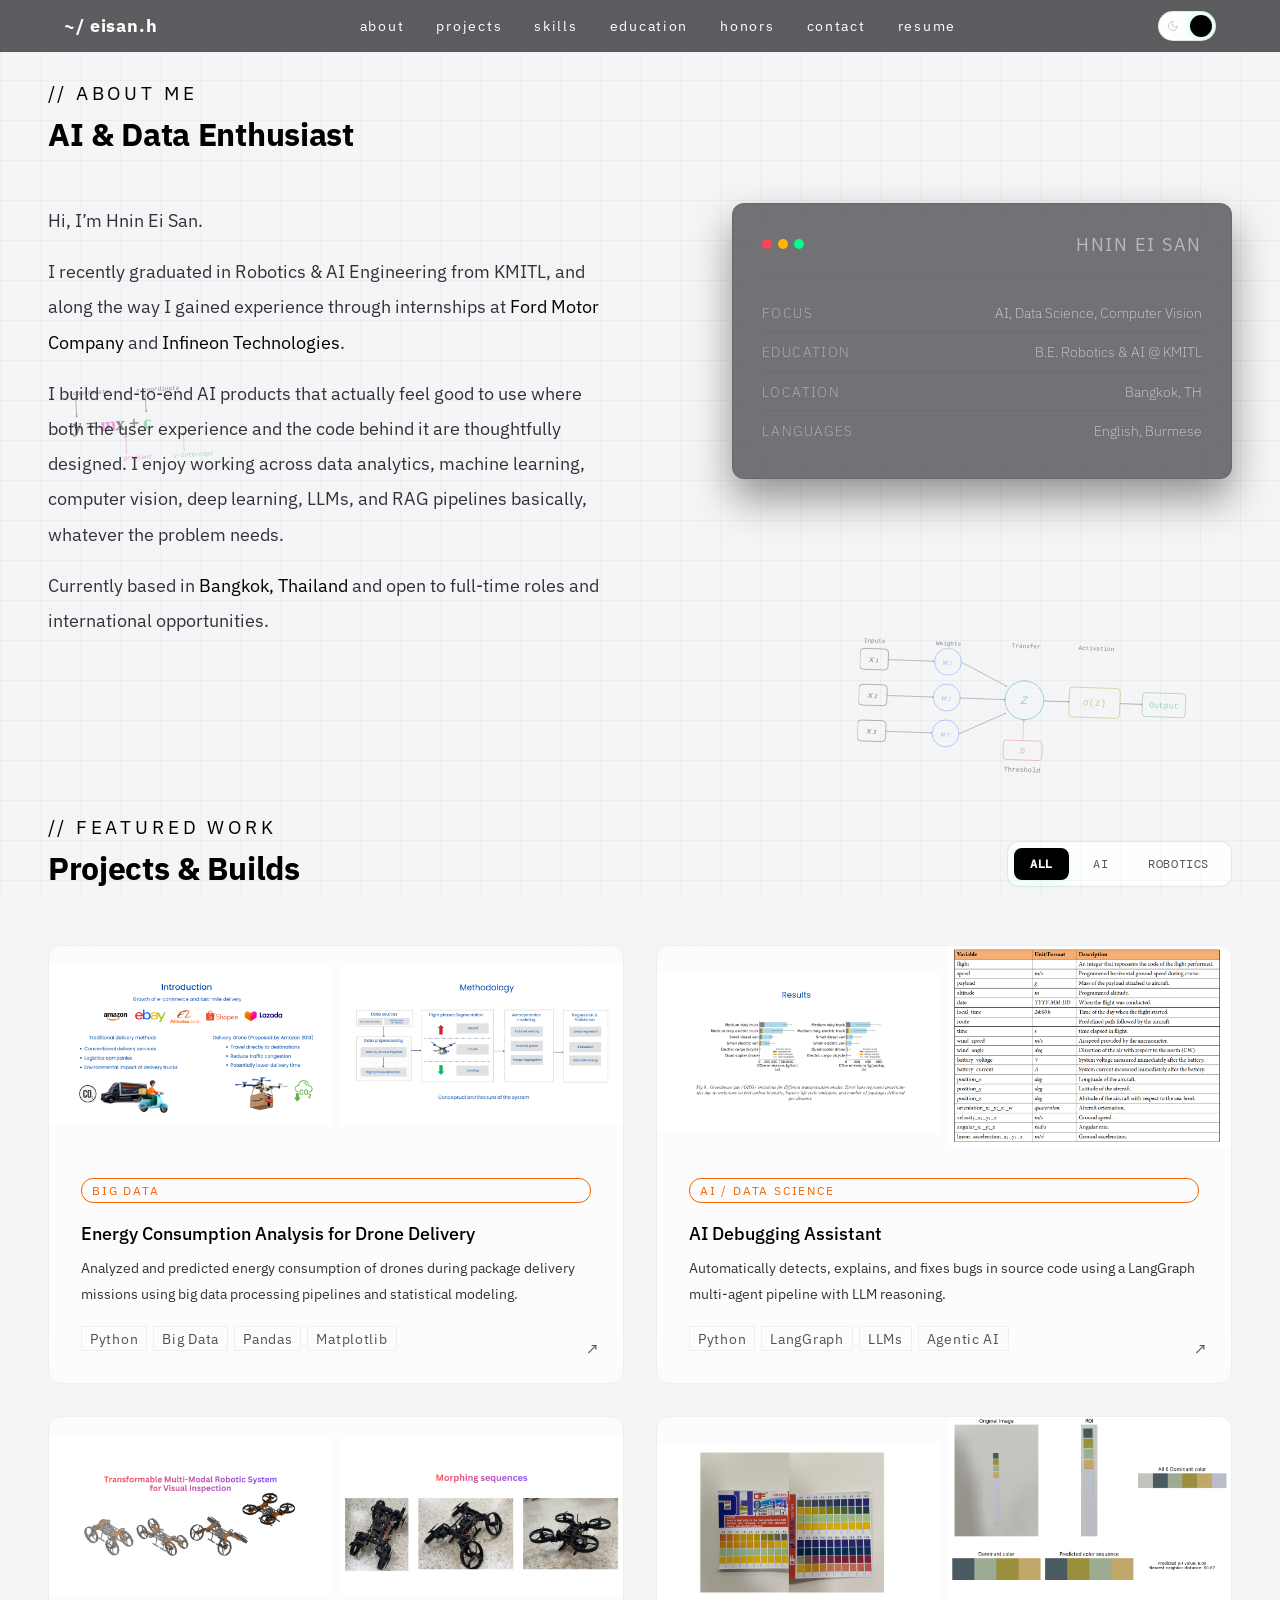
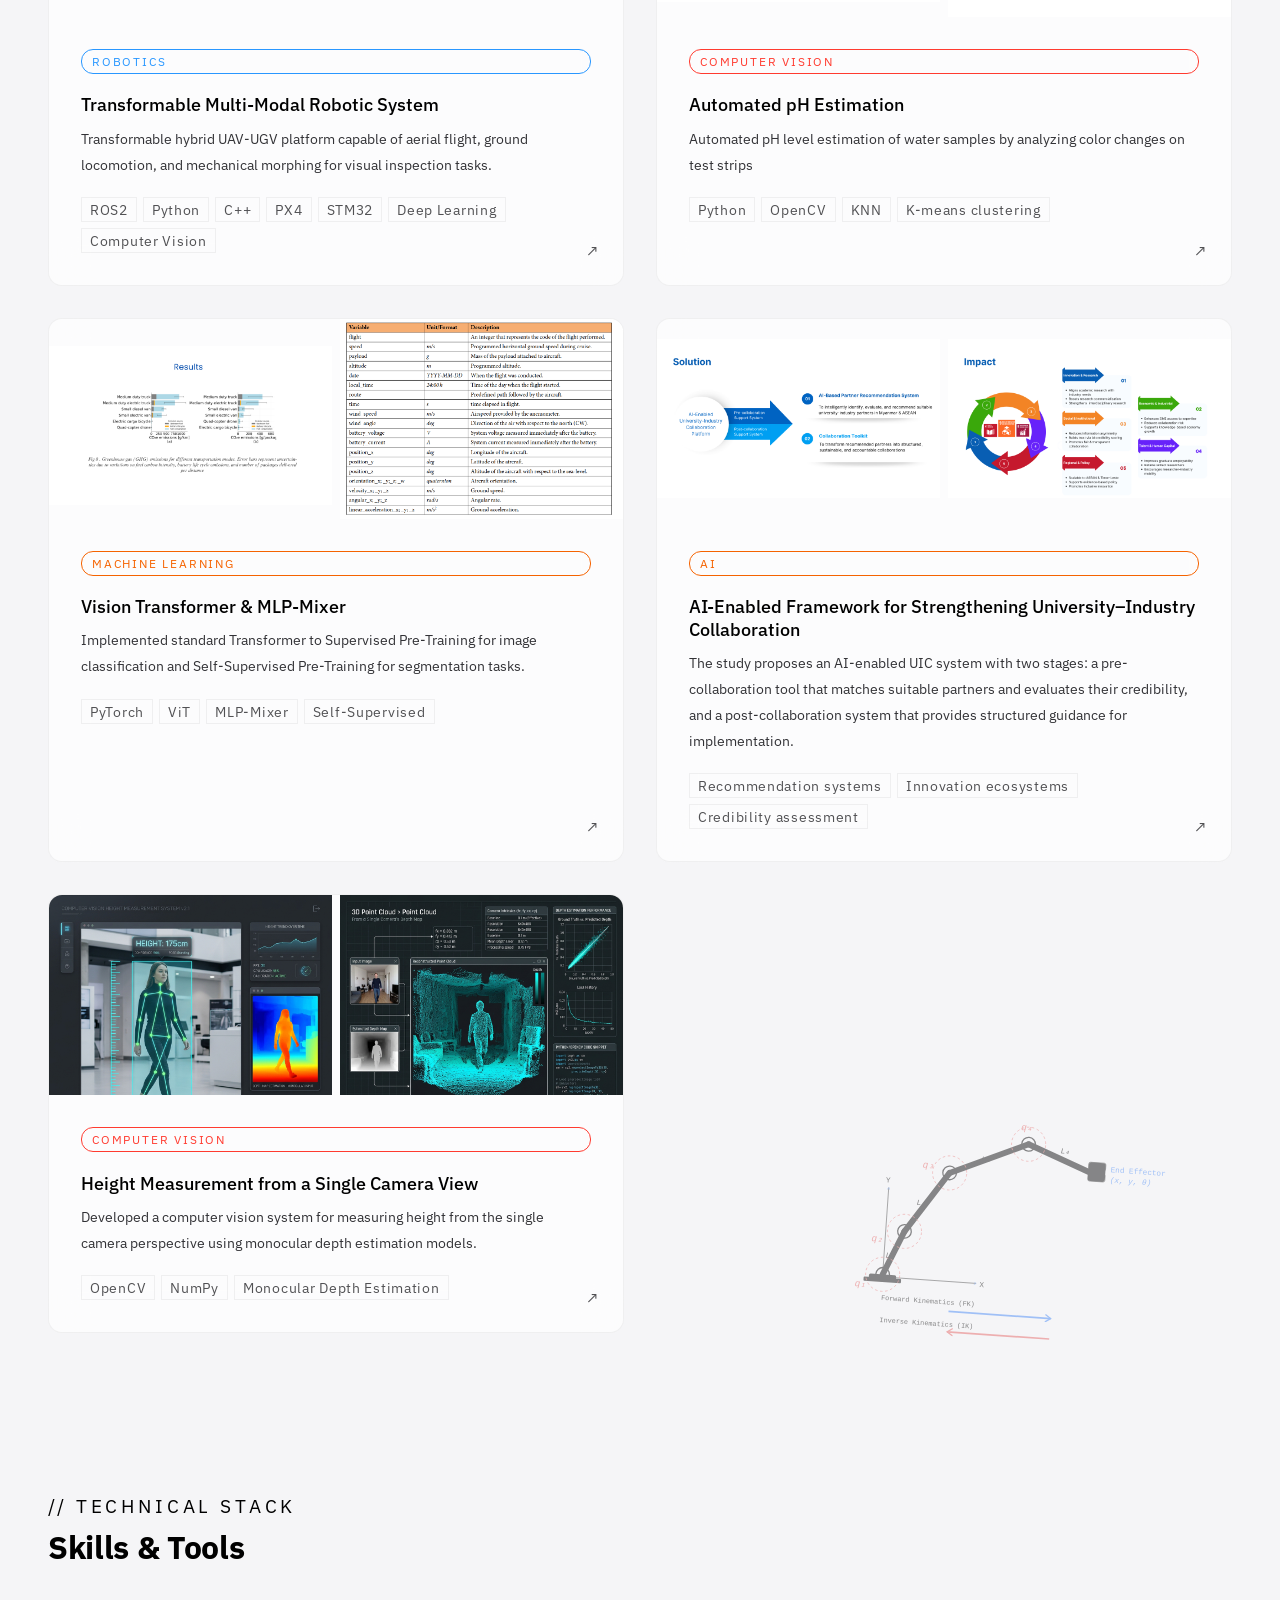
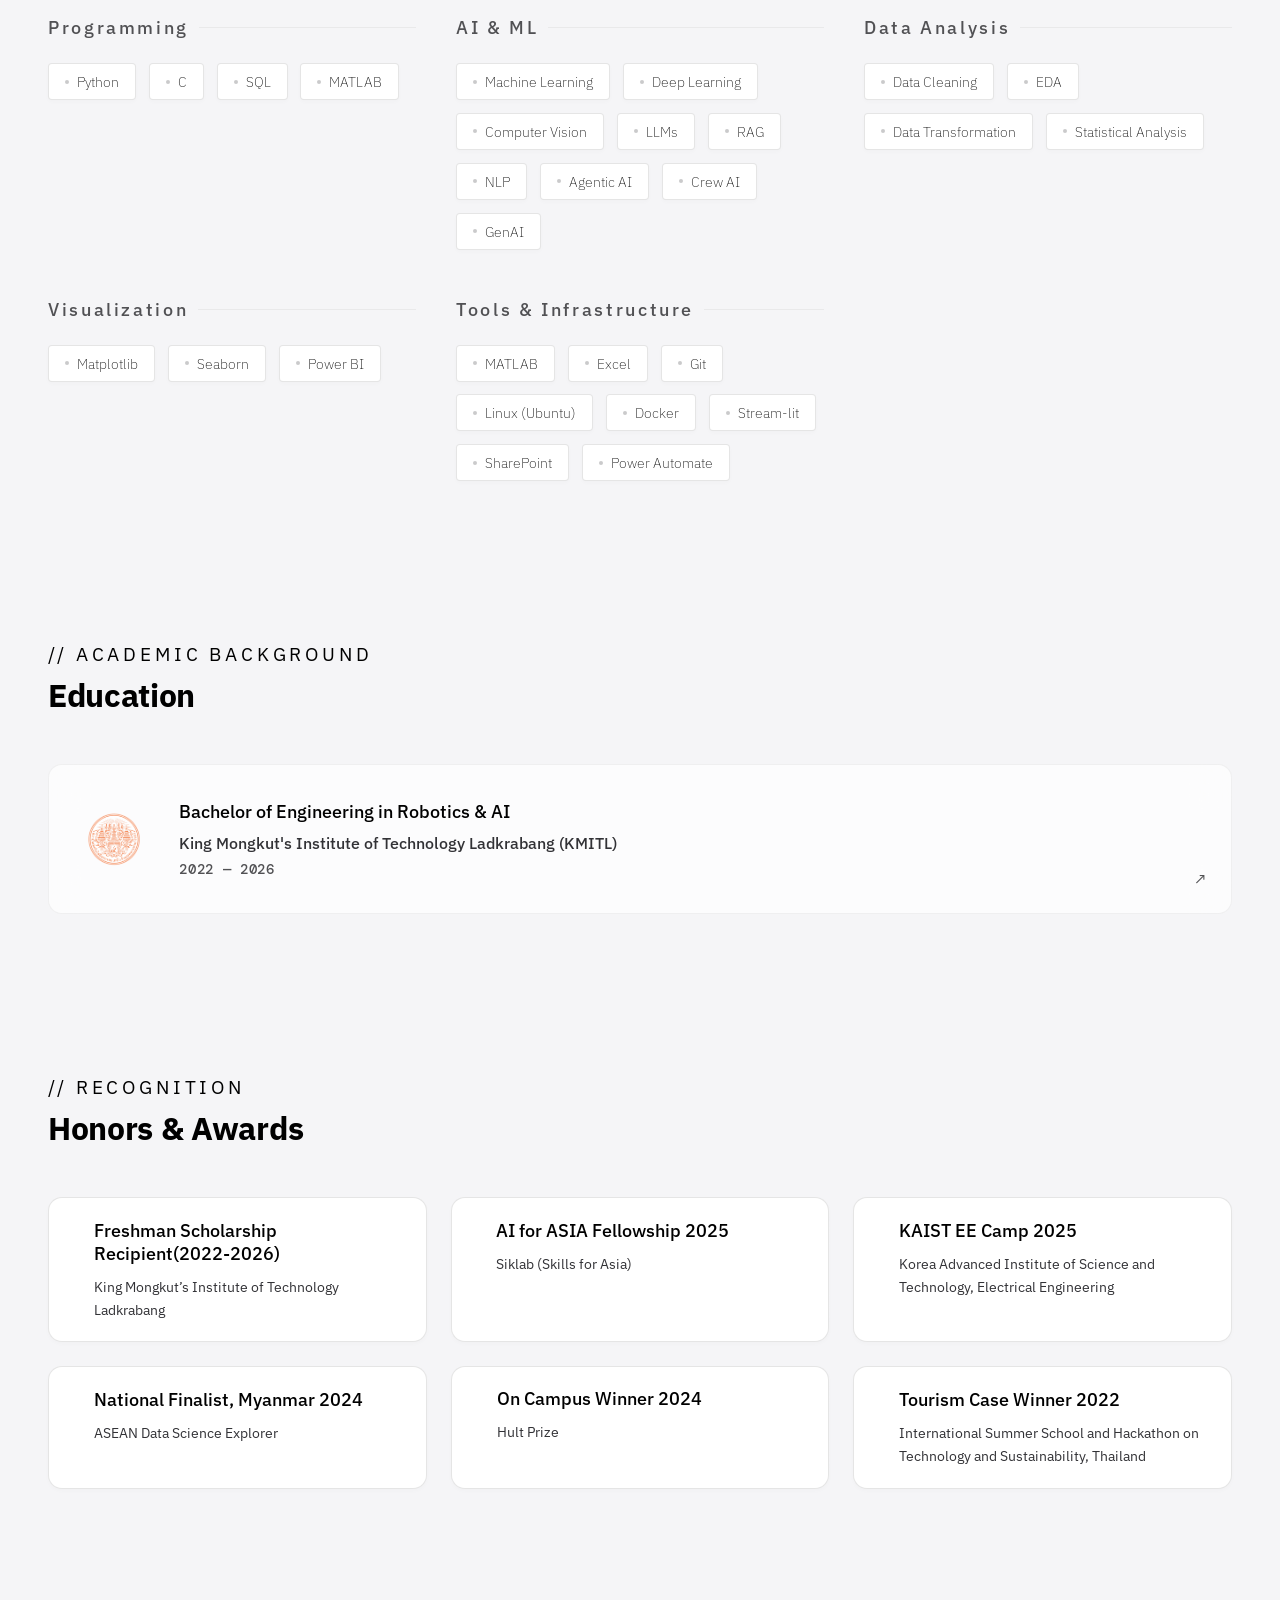
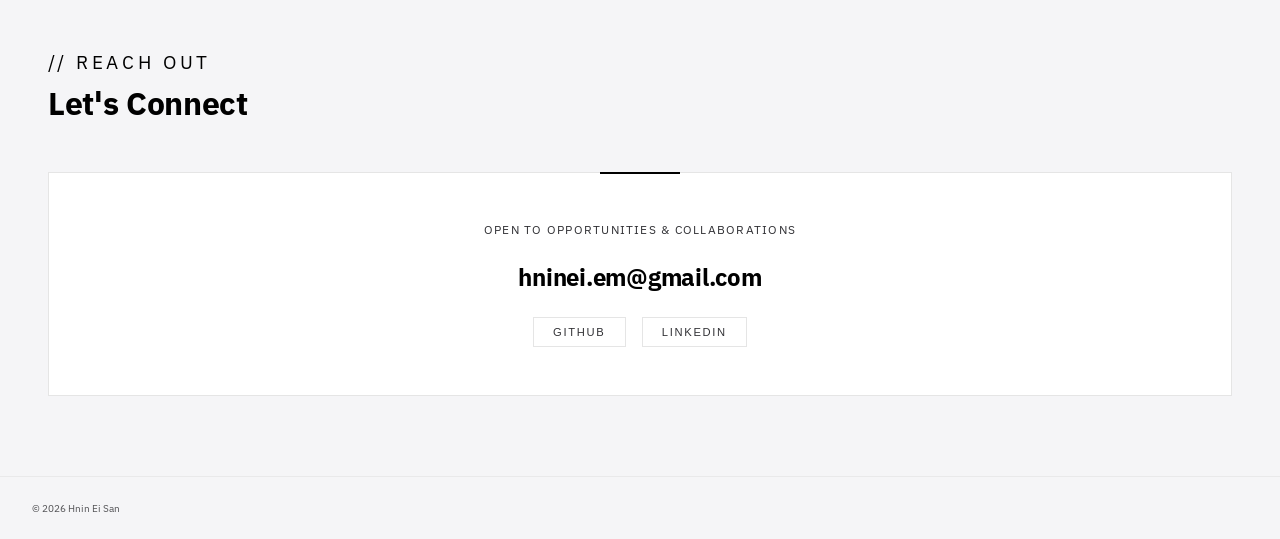
==== index.html @ 5f5bf23e "add details of education" ====
<!DOCTYPE html>
<html lang="en">

<head>
  <meta charset="UTF-8">
  <meta name="viewport" content="width=device-width, initial-scale=1.0">
  <title>Hnin Ei San — Robotics & AI Engineer</title>
  <link
    href="https://fonts.googleapis.com/css2?family=DM+Mono:wght@300;400;500&family=IBM+Plex+Sans:wght@300;400;500;600;700&display=swap"
    rel="stylesheet">
  <link rel="stylesheet" href="assets/css/style.css">
</head>

<body>

  <!-- Grid background -->
  <div class="grid-bg"></div>

  <!-- Decorative Background Illustrations -->
  <div class="decorative-bg" aria-hidden="true">
    <!-- 1. y = mx + c (top-left) -->
    <div class="bg-illustration illus-eq">
      <svg viewBox="0 0 320 160" xmlns="http://www.w3.org/2000/svg">
        <defs>
          <marker id="arr-eq" viewBox="0 0 10 10" refX="8" refY="5" markerWidth="5" markerHeight="5"
            orient="auto-start-reverse">
            <path d="M2 1L8 5L2 9" fill="none" stroke="currentColor" stroke-width="1.5" stroke-linecap="round" />
          </marker>
        </defs>
        <text x="14" y="90" font-size="32" font-weight="700" font-family="Georgia,serif" fill="currentColor"
          letter-spacing="-1">y = <tspan fill="#d63ab8">m</tspan>x + <tspan fill="#2db84b">c</tspan></text>
        <text x="6" y="28" font-size="10" font-family="monospace" fill="currentColor"
          font-style="italic">y-coordinate</text>
        <line x1="22" y1="32" x2="22" y2="65" stroke="currentColor" stroke-width="1" marker-end="url(#arr-eq)" />
        <text x="123" y="28" font-size="10" font-family="monospace" fill="currentColor"
          font-style="italic">x-coordinate</text>
        <line x1="138" y1="32" x2="138" y2="62" stroke="currentColor" stroke-width="1" marker-end="url(#arr-eq)" />
        <text x="96" y="140" font-size="10" font-family="monospace" fill="#d63ab8" font-style="italic">gradient</text>
        <line x1="102" y1="130" x2="102" y2="100" stroke="#d63ab8" stroke-width="1" marker-end="url(#arr-eq)" />
        <text x="180" y="140" font-size="10" font-family="monospace" fill="#2db84b"
          font-style="italic">y-intercept</text>
        <line x1="198" y1="130" x2="198" y2="100" stroke="#2db84b" stroke-width="1" marker-end="url(#arr-eq)" />
      </svg>
    </div>



    <!-- 3. Single Neuron (bottom-left) -->
    <div class="bg-illustration illus-neuron">
      <svg viewBox="0 0 480 200" xmlns="http://www.w3.org/2000/svg">
        <defs>
          <marker id="arr-n" viewBox="0 0 10 10" refX="8" refY="5" markerWidth="4" markerHeight="4"
            orient="auto-start-reverse">
            <path d="M2 1L8 5L2 9" fill="none" stroke="currentColor" stroke-width="1.5" stroke-linecap="round" />
          </marker>
        </defs>
        <!-- Input boxes -->
        <rect x="0" y="18" width="38" height="28" rx="5" fill="none" stroke="currentColor" stroke-width="0.8" />
        <rect x="0" y="66" width="38" height="28" rx="5" fill="none" stroke="currentColor" stroke-width="0.8" />
        <rect x="0" y="114" width="38" height="28" rx="5" fill="none" stroke="currentColor" stroke-width="0.8" />
        <text x="19" y="36" font-size="12" font-family="monospace" fill="currentColor" text-anchor="middle"
          font-style="italic">x₁</text>
        <text x="19" y="84" font-size="12" font-family="monospace" fill="currentColor" text-anchor="middle"
          font-style="italic">x₂</text>
        <text x="19" y="132" font-size="12" font-family="monospace" fill="currentColor" text-anchor="middle"
          font-style="italic">x₃</text>
        <!-- Weight circles -->
        <circle cx="118" cy="32" r="18" fill="none" stroke="#3b82f6" stroke-width="1" />
        <circle cx="118" cy="80" r="18" fill="none" stroke="#3b82f6" stroke-width="1" />
        <circle cx="118" cy="128" r="18" fill="none" stroke="#3b82f6" stroke-width="1" />
        <text x="118" y="36" font-size="11" font-family="monospace" fill="#3b82f6" text-anchor="middle"
          font-style="italic">w₁</text>
        <text x="118" y="84" font-size="11" font-family="monospace" fill="#3b82f6" text-anchor="middle"
          font-style="italic">w₂</text>
        <text x="118" y="132" font-size="11" font-family="monospace" fill="#3b82f6" text-anchor="middle"
          font-style="italic">w₃</text>
        <!-- x→w -->
        <line x1="38" y1="32" x2="100" y2="32" stroke="currentColor" stroke-width="0.7" marker-end="url(#arr-n)" />
        <line x1="38" y1="80" x2="100" y2="80" stroke="currentColor" stroke-width="0.7" marker-end="url(#arr-n)" />
        <line x1="38" y1="128" x2="100" y2="128" stroke="currentColor" stroke-width="0.7" marker-end="url(#arr-n)" />
        <!-- Transfer Z -->
        <circle cx="222" cy="80" r="26" fill="none" stroke="#0ea5a5" stroke-width="1.2" />
        <text x="222" y="85" font-size="15" font-family="monospace" fill="#0ea5a5" text-anchor="middle"
          font-style="italic">Z</text>
        <!-- w→Z -->
        <line x1="136" y1="32" x2="198" y2="62" stroke="currentColor" stroke-width="0.7" marker-end="url(#arr-n)" />
        <line x1="136" y1="80" x2="196" y2="80" stroke="currentColor" stroke-width="0.7" marker-end="url(#arr-n)" />
        <line x1="136" y1="128" x2="198" y2="98" stroke="currentColor" stroke-width="0.7" marker-end="url(#arr-n)" />
        <!-- Bias -->
        <rect x="196" y="134" width="52" height="26" rx="4" fill="none" stroke="#e45c5c" stroke-width="1" />
        <text x="222" y="151" font-size="12" font-family="monospace" fill="#e45c5c" text-anchor="middle"
          font-style="italic">b</text>
        <line x1="222" y1="134" x2="222" y2="106" stroke="#e45c5c" stroke-width="0.8" marker-end="url(#arr-n)" />
        <text x="222" y="176" font-size="9" font-family="monospace" fill="currentColor" text-anchor="middle"
          opacity="0.6">Threshold</text>
        <!-- Activation -->
        <rect x="282" y="60" width="68" height="40" rx="5" fill="none" stroke="#b68a14" stroke-width="1" />
        <text x="316" y="84" font-size="13" font-family="monospace" fill="#b68a14" text-anchor="middle">σ(z)</text>
        <line x1="248" y1="80" x2="282" y2="80" stroke="currentColor" stroke-width="0.8" marker-end="url(#arr-n)" />
        <!-- Output -->
        <rect x="380" y="64" width="58" height="32" rx="5" fill="none" stroke="#2db84b" stroke-width="1" />
        <text x="409" y="84" font-size="11" font-family="monospace" fill="#2db84b" text-anchor="middle">Output</text>
        <line x1="350" y1="80" x2="380" y2="80" stroke="currentColor" stroke-width="0.8" marker-end="url(#arr-n)" />
        <!-- Column labels -->
        <text x="19" y="10" font-size="8" font-family="monospace" fill="currentColor" text-anchor="middle"
          opacity="0.5">Inputs</text>
        <text x="118" y="10" font-size="8" font-family="monospace" fill="currentColor" text-anchor="middle"
          opacity="0.5">Weights</text>
        <text x="222" y="10" font-size="8" font-family="monospace" fill="currentColor" text-anchor="middle"
          opacity="0.5">Transfer</text>
        <text x="316" y="10" font-size="8" font-family="monospace" fill="currentColor" text-anchor="middle"
          opacity="0.5">Activation</text>
      </svg>
    </div>

    <!-- 4. Robot Arm Kinematics (bottom-right) -->
    <div class="bg-illustration illus-arm">
      <svg viewBox="0 0 420 320" xmlns="http://www.w3.org/2000/svg">
        <defs>
          <marker id="arr-fk" viewBox="0 0 10 10" refX="8" refY="5" markerWidth="5" markerHeight="5"
            orient="auto-start-reverse">
            <path d="M2 1L8 5L2 9" fill="none" stroke="#3b82f6" stroke-width="1.5" stroke-linecap="round" />
          </marker>
          <marker id="arr-ik" viewBox="0 0 10 10" refX="8" refY="5" markerWidth="5" markerHeight="5"
            orient="auto-start-reverse">
            <path d="M2 1L8 5L2 9" fill="none" stroke="#e45c5c" stroke-width="1.5" stroke-linecap="round" />
          </marker>
        </defs>
        <!-- Axes -->
        <line x1="50" y1="255" x2="50" y2="150" stroke="currentColor" stroke-width="0.8" opacity="0.6"
          marker-end="url(#arr-fk)" />
        <line x1="50" y1="255" x2="160" y2="255" stroke="currentColor" stroke-width="0.8" opacity="0.6"
          marker-end="url(#arr-fk)" />
        <text x="46" y="144" font-size="9" font-family="monospace" fill="currentColor" opacity="0.6">Y</text>
        <text x="164" y="259" font-size="9" font-family="monospace" fill="currentColor" opacity="0.6">X</text>
        <!-- Base -->
        <rect x="34" y="252" width="32" height="6" rx="2" fill="currentColor" opacity="0.5" />
        <rect x="28" y="256" width="44" height="5" rx="1" fill="currentColor" opacity="0.3" />
        <!-- Arm links -->
        <line x1="50" y1="252" x2="72" y2="200" stroke="currentColor" stroke-width="7" stroke-linecap="round"
          opacity="0.65" />
        <line x1="72" y1="200" x2="120" y2="128" stroke="currentColor" stroke-width="7" stroke-linecap="round"
          opacity="0.65" />
        <line x1="120" y1="128" x2="210" y2="88" stroke="currentColor" stroke-width="7" stroke-linecap="round"
          opacity="0.65" />
        <line x1="210" y1="88" x2="284" y2="116" stroke="currentColor" stroke-width="7" stroke-linecap="round"
          opacity="0.65" />
        <!-- Joints -->
        <circle cx="50" cy="252" r="8" fill="none" stroke="currentColor" stroke-width="1.5" opacity="0.85" />
        <circle cx="72" cy="200" r="8" fill="none" stroke="currentColor" stroke-width="1.5" opacity="0.85" />
        <circle cx="120" cy="128" r="8" fill="none" stroke="currentColor" stroke-width="1.5" opacity="0.85" />
        <circle cx="210" cy="88" r="8" fill="none" stroke="currentColor" stroke-width="1.5" opacity="0.85" />
        <!-- Joint angle arcs -->
        <circle cx="50" cy="252" r="20" fill="none" stroke="#e45c5c" stroke-width="0.8" stroke-dasharray="3,3" />
        <circle cx="72" cy="200" r="20" fill="none" stroke="#e45c5c" stroke-width="0.8" stroke-dasharray="3,3" />
        <circle cx="120" cy="128" r="20" fill="none" stroke="#e45c5c" stroke-width="0.8" stroke-dasharray="3,3" />
        <circle cx="210" cy="88" r="20" fill="none" stroke="#e45c5c" stroke-width="0.8" stroke-dasharray="3,3" />
        <!-- q labels -->
        <text x="18" y="268" font-size="11" font-family="monospace" fill="#e45c5c" font-style="italic">q₁</text>
        <text x="34" y="214" font-size="11" font-family="monospace" fill="#e45c5c" font-style="italic">q₂</text>
        <text x="88" y="124" font-size="11" font-family="monospace" fill="#e45c5c" font-style="italic">q₃</text>
        <text x="200" y="72" font-size="11" font-family="monospace" fill="#e45c5c" font-style="italic">q₄</text>
        <!-- L labels -->
        <text x="52" y="232" font-size="9" font-family="monospace" fill="currentColor" opacity="0.6"
          font-style="italic">L₁</text>
        <text x="84" y="168" font-size="9" font-family="monospace" fill="currentColor" opacity="0.6"
          font-style="italic">L₂</text>
        <text x="156" y="112" font-size="9" font-family="monospace" fill="currentColor" opacity="0.6"
          font-style="italic">L₃</text>
        <text x="248" y="96" font-size="9" font-family="monospace" fill="currentColor" opacity="0.6"
          font-style="italic">L₄</text>
        <!-- End effector -->
        <rect x="282" y="104" width="20" height="22" rx="3" fill="currentColor" opacity="0.5" />
        <rect x="282" y="104" width="20" height="9" rx="2" fill="none" stroke="currentColor" stroke-width="0.8"
          opacity="0.7" />
        <rect x="282" y="117" width="20" height="9" rx="2" fill="none" stroke="currentColor" stroke-width="0.8"
          opacity="0.7" />
        <!-- EE pose label -->
        <text x="308" y="114" font-size="9" font-family="monospace" fill="#3b82f6" opacity="0.9">End Effector</text>
        <text x="308" y="126" font-size="9" font-family="monospace" fill="#3b82f6" opacity="0.9" font-style="italic">(x,
          y, θ)</text>
        <!-- FK / IK -->
        <text x="50" y="282" font-size="8" font-family="monospace" fill="currentColor" opacity="0.5">Forward Kinematics
          (FK)</text>
        <line x1="130" y1="290" x2="250" y2="290" stroke="#3b82f6" stroke-width="2" marker-end="url(#arr-fk)"
          opacity="0.7" />
        <text x="50" y="308" font-size="8" font-family="monospace" fill="currentColor" opacity="0.5">Inverse Kinematics
          (IK)</text>
        <line x1="250" y1="314" x2="130" y2="314" stroke="#e45c5c" stroke-width="2" marker-end="url(#arr-ik)"
          opacity="0.7" />
      </svg>
    </div>
  </div>

  <!-- Navigation -->
  <nav>
    <div class="logo">~/ eisan.h</div>
    <div class="nav-links">
      <a href="#about">about</a>
      <a href="#projects">projects</a>
      <a href="#skills">skills</a>
      <a href="#education">education</a>
      <a href="#honors">honors</a>
      <a href="#contact">contact</a>
      <a href="resume.html">resume</a>
    </div>
    <button id="theme-toggle" class="theme-toggle" aria-label="Toggle Theme">
      <div class="track-icons">
        <svg xmlns="http://www.w3.org/2000/svg" viewBox="0 0 24 24" fill="none" stroke="currentColor" stroke-width="2"
          stroke-linecap="round" stroke-linejoin="round">
          <path d="M12 3a6 6 0 0 0 9 9 9 9 0 1 1-9-9Z" />
        </svg>
        <svg xmlns="http://www.w3.org/2000/svg" viewBox="0 0 24 24" fill="none" stroke="currentColor" stroke-width="2"
          stroke-linecap="round" stroke-linejoin="round">
          <circle cx="12" cy="12" r="4" />
          <path d="M12 2v2" />
          <path d="M12 20v2" />
          <path d="m4.93 4.93 1.41 1.41" />
          <path d="m17.66 17.66 1.41 1.41" />
          <path d="M2 12h2" />
          <path d="M20 12h2" />
          <path d="m6.34 17.66-1.41 1.41" />
          <path d="m19.07 4.93-1.41 1.41" />
        </svg>
      </div>
      <div class="toggle-thumb">
        <svg xmlns="http://www.w3.org/2000/svg" viewBox="0 0 24 24" fill="none" stroke="currentColor" stroke-width="2"
          stroke-linecap="round" stroke-linejoin="round" class="sun-icon">
          <circle cx="12" cy="12" r="4" />
          <path d="M12 2v2" />
          <path d="M12 20v2" />
          <path d="m4.93 4.93 1.41 1.41" />
          <path d="m17.66 17.66 1.41 1.41" />
          <path d="M2 12h2" />
          <path d="M20 12h2" />
          <path d="m6.34 17.66-1.41 1.41" />
          <path d="m19.07 4.93-1.41 1.41" />
        </svg>
        <svg xmlns="http://www.w3.org/2000/svg" viewBox="0 0 24 24" fill="none" stroke="currentColor" stroke-width="2"
          stroke-linecap="round" stroke-linejoin="round" class="moon-icon">
          <path d="M12 3a6 6 0 0 0 9 9 9 9 0 1 1-9-9Z" />
        </svg>
      </div>
    </button>
  </nav>

  <!-- About Section -->
  <section id="about">
    <p class="section-label">ABOUT ME</p>
    <h2>AI & <span>Data Enthusiast</span></h2>
    <div class="about-grid">
      <div>
        <div class="about-text">
          <p>Hi, I’m Hnin Ei San.</p>
          <p>I recently graduated in Robotics &amp; AI Engineering from KMITL, and along the way I gained experience
            through internships at <span class="highlight">Ford Motor Company</span> and <span
              class="highlight">Infineon Technologies</span>.
          <p>I build end-to-end AI products that actually feel good to use where both the user experience and the code
            behind it are thoughtfully designed. I enjoy working across data analytics, machine learning, computer
            vision, deep learning, LLMs, and RAG
            pipelines basically, whatever the problem needs.
          </p>
          <p>Currently based in <span class="highlight">Bangkok, Thailand</span> and open to full-time roles and
            international opportunities.</p>
        </div>
      </div>
      <div class="hero-terminal">
        <div class="term-header">
          <div class="term-dot" style="background:#ff4455"></div>
          <div class="term-dot" style="background:#ffb800"></div>
          <div class="term-dot" style="background:#00ff88"></div>
          <span class="term-title">HNIN EI SAN</span>
        </div>
        <div>
          <ul class="info-list">

            <li><span class="key">FOCUS</span><span>AI, Data Science, Computer Vision</span></li>
            <li><span class="key">EDUCATION</span><span>B.E. Robotics &amp; AI @ KMITL</span></li>
            <li><span class="key">LOCATION</span><span>Bangkok, TH</span></li>
            <li><span class="key">LANGUAGES</span><span>English, Burmese</span></li>
          </ul>
        </div>
      </div>
    </div>
  </section>



  <!-- Stats Bar -->
  <!--
  <div class="stats-bar">
    <div class="stat">
      <div class="stat-num">5+</div>
      <div class="stat-label">PROJECTS BUILT</div>
    </div>
    <div class="stat">
      <div class="stat-num">2</div>
      <div class="stat-label">INTERNSHIPS</div>
    </div>
    <div class="stat">
      <div class="stat-num">5</div>
      <div class="stat-label">AWARDS WON</div>
    </div>

  </div>
  -->

  <!-- Projects Section -->
  <section id="projects">
    <div class="projects-header">
      <div>
        <p class="section-label">FEATURED WORK</p>
        <h2>Projects <span>&</span> Builds</h2>
      </div>
      <div class="project-filters">
        <button class="filter-btn active" data-filter="all">All</button>
        <button class="filter-btn" data-filter="ai">AI</button>
        <button class="filter-btn" data-filter="robotics">Robotics</button>
      </div>
    </div>
    <div class="projects-grid">

      <div class="project-card" id="drone-project" data-category="ai">
        <div class="project-card-img">
          <img src="assets/images/project1_1.png" alt="Energy Consumption Analysis 1">
          <img src="assets/images/project1_2.png" alt="Energy Consumption Analysis 2">
        </div>
        <div class="project-card-body">
          <div class="card-tag ai">BIG DATA</div>
          <div class="card-title">Energy Consumption Analysis for Drone Delivery</div>
          <div class="card-desc">Analyzed and predicted energy consumption of drones during package delivery missions
            using big data processing pipelines and statistical modeling.</div>
          <div class="card-stack">
            <span class="stack-tag">Python</span>
            <span class="stack-tag">Big Data</span>
            <span class="stack-tag">Pandas</span>
            <span class="stack-tag">Matplotlib</span>
          </div>
          <div class="card-arrow">↗</div>
        </div>
      </div>

      <div class="project-card" data-category="ai">
        <div class="project-card-img">
          <img src="assets/images/Big Data(1).png" alt="AI Debugging Assistant 1">
          <img src="assets/images/image(1).png" alt="AI Debugging Assistant 2">
        </div>
        <div class="project-card-body">
          <div class="card-tag ai">AI / DATA SCIENCE</div>
          <div class="card-title">AI Debugging Assistant</div>
          <div class="card-desc">Automatically detects, explains, and fixes bugs in source code using a LangGraph
            multi-agent pipeline with LLM reasoning.</div>
          <div class="card-stack">
            <span class="stack-tag">Python</span>
            <span class="stack-tag">LangGraph</span>
            <span class="stack-tag">LLMs</span>
            <span class="stack-tag">Agentic AI</span>
          </div>
          <div class="card-arrow">↗</div>
        </div>
      </div>

      <div class="project-card" data-category="robotics">
        <div class="project-card-img">
          <img src="assets/images/project3_5.png" alt="Transformable Robotic System 1">
          <img src="assets/images/project3_4.png" alt="Transformable Robotic System 2">
        </div>
        <div class="project-card-body">
          <div class="card-tag robotics">ROBOTICS</div>
          <div class="card-title">Transformable Multi-Modal Robotic System</div>
          <div class="card-desc">Transformable hybrid UAV-UGV platform capable of aerial flight, ground locomotion, and
            mechanical morphing for visual inspection tasks.</div>
          <div class="card-stack">
            <span class="stack-tag">ROS2</span>
            <span class="stack-tag">Python</span>
            <span class="stack-tag">C++</span>
            <span class="stack-tag">PX4</span>
            <span class="stack-tag">STM32</span>
            <span class="stack-tag">Deep Learning</span>
            <span class="stack-tag">Computer Vision</span>
          </div>
          <div class="card-arrow">↗</div>
        </div>
      </div>

      <div class="project-card" data-category="ai">
        <div class="project-card-img">
          <img src="assets/images/project4_2.png" alt="Automated pH Estimation 1">
          <img src="assets/images/project4_1.png" alt="Automated pH Estimation 2">
        </div>
        <div class="project-card-body">
          <div class="card-tag cv">COMPUTER VISION</div>
          <div class="card-title">Automated pH Estimation</div>
          <div class="card-desc">Automated pH level estimation of water samples
            by analyzing color changes on test strips</div>
          <div class="card-stack">
            <span class="stack-tag">Python</span>
            <span class="stack-tag">OpenCV</span>
            <span class="stack-tag">KNN</span>
            <span class="stack-tag">K-means clustering</span>

          </div>
          <div class="card-arrow">↗</div>
        </div>
      </div>

      <div class="project-card" data-category="ai">
        <div class="project-card-img">
          <img src="assets/images/Big Data(1).png" alt="Vision Transformer 1">
          <img src="assets/images/image(1).png" alt="Vision Transformer 2">
        </div>
        <div class="project-card-body">
          <div class="card-tag ai">MACHINE LEARNING</div>
          <div class="card-title">Vision Transformer &amp; MLP-Mixer</div>
          <div class="card-desc">Implemented standard Transformer to Supervised Pre-Training for image classification
            and
            Self-Supervised Pre-Training for segmentation tasks.</div>
          <div class="card-stack">
            <span class="stack-tag">PyTorch</span>
            <span class="stack-tag">ViT</span>
            <span class="stack-tag">MLP-Mixer</span>
            <span class="stack-tag">Self-Supervised</span>
          </div>
          <div class="card-arrow">↗</div>
        </div>
      </div>

      <a href="aiforasia.pdf" target="_blank" class="project-card" data-category="ai">
        <div class="project-card-img">
          <img src="assets/images/aiforasia1.png" alt="LLM & RAG 1">
          <img src="assets/images/aiforasia2.png" alt="LLM & RAG 2">
        </div>
        <div class="project-card-body">
          <div class="card-tag ai">AI</div>
          <div class="card-title">AI-Enabled Framework for Strengthening University–Industry Collaboration</div>
          <div class="card-desc">The study proposes an AI-enabled UIC system with two stages: a pre-collaboration tool
            that matches suitable partners and evaluates their credibility, and a post-collaboration system that
            provides structured guidance for implementation.</div>
          <div class="card-stack">
            <span class="stack-tag">Recommendation systems</span>
            <span class="stack-tag">Innovation ecosystems</span>
            <span class="stack-tag">Credibility assessment</span>
          </div>
          <div class="card-arrow">↗</div>
        </div>
      </a>

      <div class="project-card" data-category="ai">
        <div class="project-card-img">
          <img src="assets/images/height_cv1.png" alt="Height Measurement 1">
          <img src="assets/images/height_cv2.png" alt="Height Measurement 2">
        </div>
        <div class="project-card-body">
          <div class="card-tag cv">COMPUTER VISION</div>
          <div class="card-title">Height Measurement from a Single Camera View</div>
          <div class="card-desc">Developed a computer vision system for measuring height from the single camera
            perspective using monocular depth estimation models.</div>
          <div class="card-stack">
            <span class="stack-tag">OpenCV</span>
            <span class="stack-tag">NumPy</span>
            <span class="stack-tag">Monocular Depth Estimation</span>
          </div>
          <div class="card-arrow">↗</div>
        </div>
      </div>

    </div>
  </section>

  <!-- Skills Section -->
  <section id="skills">
    <p class="section-label">TECHNICAL STACK</p>
    <h2>Skills <span>&</span> Tools</h2>
    <div class="skills-container">

      <div class="skill-group">
        <h3>Programming</h3>
        <div class="skill-tag-list">
          <div class="skill-tag">Python</div>
          <div class="skill-tag">C</div>
          <div class="skill-tag">SQL</div>
          <div class="skill-tag">MATLAB</div>
        </div>
      </div>

      <div class="skill-group">
        <h3>AI & ML</h3>
        <div class="skill-tag-list">
          <div class="skill-tag">Machine Learning</div>
          <div class="skill-tag">Deep Learning</div>
          <div class="skill-tag">Computer Vision</div>
          <div class="skill-tag">LLMs</div>
          <div class="skill-tag">RAG</div>
          <div class="skill-tag">NLP</div>
          <div class="skill-tag">Agentic AI</div>
          <div class="skill-tag">Crew AI</div>
          <div class="skill-tag">GenAI</div>
        </div>
      </div>

      <div class="skill-group">
        <h3>Data Analysis</h3>
        <div class="skill-tag-list">
          <div class="skill-tag">Data Cleaning</div>
          <div class="skill-tag">EDA</div>
          <div class="skill-tag">Data Transformation</div>
          <div class="skill-tag">Statistical Analysis</div>
        </div>
      </div>

      <div class="skill-group">
        <h3>Visualization</h3>
        <div class="skill-tag-list">
          <div class="skill-tag">Matplotlib</div>
          <div class="skill-tag">Seaborn</div>
          <div class="skill-tag">Power BI</div>
        </div>
      </div>

      <div class="skill-group">
        <h3>Tools & Infrastructure</h3>
        <div class="skill-tag-list">
          <div class="skill-tag">MATLAB</div>
          <div class="skill-tag">Excel</div>
          <div class="skill-tag">Git</div>
          <div class="skill-tag">Linux (Ubuntu)</div>
          <div class="skill-tag">Docker</div>
          <div class="skill-tag">Stream-lit</div>
          <div class="skill-tag">SharePoint</div>
          <div class="skill-tag">Power Automate</div>
        </div>
      </div>

    </div>
  </section>

  <!-- Education Section -->
  <section id="education">
    <p class="section-label">ACADEMIC BACKGROUND</p>
    <h2>Education</h2>
    <div class="honors-grid">
      <div id="education-card">
        <div class="honor-icon">
          <img src="assets/images/uni1.png" alt="KMITL Logo">
        </div>
        <div class="project-card-info">
          <h3>Bachelor of Engineering in Robotics & AI</h3>
          <p>King Mongkut's Institute of Technology Ladkrabang (KMITL)</p>
          <p class="edu-date">2022 — 2026</p>
        </div>
        <div class="card-arrow">↗</div>
      </div>
    </div>
  </section>

  <!-- Honors Section -->
  <section id="honors">
    <p class="section-label">RECOGNITION</p>
    <h2>Honors <span>&</span> Awards</h2>
    <div class="honors-grid">
      <div class="honor-card">
        <div class="honor-icon">
          <svg viewBox="0 0 24 24" fill="none" stroke="currentColor" stroke-width="2" stroke-linecap="round"
            stroke-linejoin="round">
            <path d="M19 21l-7-5-7 5V5a2 2 0 0 1 2-2h10a2 2 0 0 1 2 2z" />
          </svg>
        </div>
        <div class="honor-info">
          <h3>Freshman Scholarship Recipient(2022-2026)</h3>
          <p>King Mongkut’s Institute of Technology Ladkrabang </p>
        </div>
      </div>
      <div class="honor-card">
        <div class="honor-icon">
          <svg viewBox="0 0 24 24" fill="none" stroke="currentColor" stroke-width="2" stroke-linecap="round"
            stroke-linejoin="round">
            <circle cx="12" cy="8" r="7" />
            <polyline points="8.21 13.89 7 23 12 20 17 23 15.79 13.88" />
          </svg>
        </div>
        <div class="honor-info">
          <h3>AI for ASIA Fellowship 2025</h3>
          <p>Siklab (Skills for Asia)</p>
        </div>
      </div>
      <div class="honor-card">
        <div class="honor-icon">
          <svg viewBox="0 0 24 24" fill="none" stroke="currentColor" stroke-width="2" stroke-linecap="round"
            stroke-linejoin="round">
            <path d="M22 10v6M2 10v6M12 4v16M4 15h16" />
            <path d="M12 4c4.5 0 8 3.5 8 8s-3.5 8-8 8-8-3.5-8-8 3.5-8 8-8z" />
          </svg>
        </div>
        <div class="honor-info">
          <h3>KAIST EE Camp 2025</h3>
          <p>Korea Advanced Institute of Science and Technology, Electrical Engineering</p>
        </div>
      </div>
      <div class="honor-card">
        <div class="honor-icon">
          <svg viewBox="0 0 24 24" fill="none" stroke="currentColor" stroke-width="2" stroke-linecap="round"
            stroke-linejoin="round">
            <path d="M21.21 15.89A10 10 0 1 1 8 2.83M22 12A10 10 0 0 0 12 2v10z" />
          </svg>
        </div>
        <div class="honor-info">
          <h3>National Finalist, Myanmar 2024</h3>
          <p>ASEAN Data Science Explorer</p>
        </div>
      </div>
      <div class="honor-card">
        <div class="honor-icon">
          <svg viewBox="0 0 24 24" fill="none" stroke="currentColor" stroke-width="2" stroke-linecap="round"
            stroke-linejoin="round">
            <path d="M6 9H4.5a2.5 2.5 0 0 1 0-5H6" />
            <path d="M18 9h1.5a2.5 2.5 0 0 0 0-5H18" />
            <path d="M4 22h16" />
            <path d="M10 14.66V17c0 .55-.47.98-.97 1.21C7.85 18.75 7 20.24 7 22" />
            <path d="M14 14.66V17c0 .55.47.98.97 1.21C16.15 18.75 17 20.24 17 22" />
            <path d="M18 2H6v7a6 6 0 0 0 12 0V2Z" />
          </svg>
        </div>
        <div class="honor-info">
          <h3>On Campus Winner 2024</h3>
          <p>Hult Prize</p>
        </div>
      </div>
      <div class="honor-card">
        <div class="honor-icon">
          <svg viewBox="0 0 24 24" fill="none" stroke="currentColor" stroke-width="2" stroke-linecap="round"
            stroke-linejoin="round">
            <path d="M14.5 2H6a2 2 0 0 0-2 2v16a2 2 0 0 0 2 2h12a2 2 0 0 0 2-2V7.5L14.5 2z" />
            <polyline points="14 2 14 8 20 8" />
          </svg>
        </div>
        <div class="honor-info">
          <h3>Tourism Case Winner 2022</h3>
          <p>International Summer School and Hackathon on Technology and Sustainability, Thailand</p>
        </div>
      </div>
    </div>
  </section>

  <!-- Contact Section -->
  <section id="contact">
    <p class="section-label">REACH OUT</p>
    <h2>Let's <span>Connect</span></h2>
    <div class="contact-box">
      <p style="font-size:0.78rem;color:var(--text2);letter-spacing:0.1em">OPEN TO OPPORTUNITIES &amp; COLLABORATIONS
      </p>
      <div class="contact-email">hninei.em@gmail.com</div>
      <div class="contact-links">
        <a href="https://github.com/Hninei-san" target="_blank" rel="noopener noreferrer"><button
            class="contact-link">GITHUB</button></a>
        <a href="https://www.linkedin.com/in/hnin-ei-san-57493b177/" target="_blank" rel="noopener noreferrer"><button
            class="contact-link">LINKEDIN</button></a>


      </div>
    </div>
  </section>

  <!-- Footer -->
  <footer>
    <span>© 2026 Hnin Ei San </span>

  </footer>

  <!-- Project Detail Modal -->
  <div id="project-modal" class="project-modal">
    <div class="modal-backdrop" id="modal-backdrop"></div>
    <div class="modal-content">
      <div class="modal-header">
        <div class="logo">~/ case_study.sh</div>
        <button class="close-modal" id="close-modal">
          <svg width="20" height="20" viewBox="0 0 24 24" fill="none" stroke="currentColor" stroke-width="2">
            <path d="M18 6L6 18M6 6l12 12" />
          </svg>
          Close
        </button>
      </div>
      <div class="modal-body">
        <span class="modal-tag">FEATURED CASE STUDY</span>
        <h2 class="modal-title">Energy Consumption Analysis for Drone Delivery</h2>
        <p class="modal-desc-long">
          This project is designed to predict the energy requirements of autonomous drones during package delivery
          lifecycles. By integrating high-fidelity telemetry data with physical and statistical modeling, the system
          achieves an understanding of flight dynamics and battery performance.
        </p>

        <div class="case-card-grid">

          <div class="case-card">
            <h4>Technical Overview</h4>
            <ul>
              <li><strong>Identify Flight Regimes :</strong> Automatically detect takeoff, cruise, and landing phases
                using altitude-time profiles and Gaussian filtering.</li>
              <li><strong>Calculate Physic Components :</strong> Compute induced power and other energy-related metrics
                based on flight dynamics and environmental conditions.</li>
              <li><strong>Model Energy Consumption :</strong> Train a linear regression model that correlates physical
                power requirements with measured battery usage.</li>
              <li><strong>Validate Model :</strong> Estimate energy consumption for test flights and evaluate accuracy
                using Average Relative Error (ARE).</li>
            </ul>
          </div>

          <div class="case-card">
            <h4>Analytics & Results</h4>
            <ul>
              <li><strong>Environmental Impact :</strong> Evaluated CO₂ reduction potential, demonstrating drones as a
                sustainable alternative for last-mile delivery.</li>
              <li><strong>Model Reliability :</strong> Achieved high precision regression results, validated against
                real-world test flight data using ARE metrics.</li>
              <li><strong>Variable Correlation :</strong> Identified key drivers of battery discharge, providing
                insights
                into how payload affects energy usage.</li>
              <li><strong>Actionable Data :</strong> Developed a pipeline for processing telemetry data, enabling
                better path planning for autonomous missions.</li>
            </ul>
          </div>
        </div>

        <div class="case-gallery">
          <div class="case-img-container">
            <img src="assets/images/Big Data.png" alt="Methodology Diagram">
            <div class="case-img-caption">Conceptual architecture and flight phase segmentation methodology.</div>
          </div>
          <div class="case-img-container">
            <img src="assets/images/Big Data(1).png" alt="GHG Results Chart">
            <div class="case-img-caption">GHG emission comparison between drones and conventional transport.</div>
          </div>
          <div class="case-img-container">
            <img src="assets/images/image(1).png" alt="Data Variables Table">
            <div class="case-img-caption">Technical Variable description for the processed high-frequency data records.
            </div>
          </div>
        </div>
      </div>
    </div>
  </div>

  <!-- Education Detail Modal -->
  <div id="education-modal" class="project-modal">
    <div class="modal-backdrop" id="edu-modal-backdrop"></div>
    <div class="modal-content">
      <div class="modal-header">
        <div class="logo">~/ education_details.sh</div>
        <button class="close-modal" id="close-edu-modal">
          <svg width="20" height="20" viewBox="0 0 24 24" fill="none" stroke="currentColor" stroke-width="2">
            <path d="M18 6L6 18M6 6l12 12" />
          </svg>
          Close
        </button>
      </div>
      <div class="modal-body">
        <span class="modal-tag">King Mongkut's Institute of Technology Ladkrabang</span>
        <h2 class="modal-title">Robotics & AI Engineering</h2>

        <div class="case-card-grid" style="grid-template-columns: 1fr;">
          <div class="case-card">
            <h4>Highlights</h4>
            <ul>
              <li>KMITL Freshman Scholarship Recipient</li>
              <li>Teacher Assistant @ Physics Lab I</li>
              <li>Teacher Assistant @ Physics Lab II</li>
              <li>Teacher Assistant @ Introduction to AI Course</li>
              <li>GPA : 3.64/4.00</li>
            </ul>
          </div>

          <div class="case-card">
            <h4>Coursework</h4>

            <ul class="stack-list"
              style="display: grid; grid-template-columns: 1fr 1fr; gap: 0.8rem; list-style: none;">
              <li style="font-size: 0.9rem; color: var(--text2); display: flex; align-items: center; gap: 8px;">
                <span style="color: var(--green); opacity: 0.6;"></span> Machine Learning in Practice
              </li>
              <li style="font-size: 0.9rem; color: var(--text2); display: flex; align-items: center; gap: 8px;">
                <span style="color: var(--green); opacity: 0.6;"></span> Computer Vision
              </li>
              <li style="font-size: 0.9rem; color: var(--text2); display: flex; align-items: center; gap: 8px;">
                <span style="color: var(--green); opacity: 0.6;"></span> Introduction to Data Science
              </li>
              <li style="font-size: 0.9rem; color: var(--text2); display: flex; align-items: center; gap: 8px;">
                <span style="color: var(--green); opacity: 0.6;"></span> Big Data
              </li>
              <li style="font-size: 0.9rem; color: var(--text2); display: flex; align-items: center; gap: 8px;">
                <span style="color: var(--green); opacity: 0.6;"></span> Artificial Intelligence Technology
              </li>
              <li style="font-size: 0.9rem; color: var(--text2); display: flex; align-items: center; gap: 8px;">
                <span style="color: var(--green); opacity: 0.6;"></span> Mathematics of Data Science
              </li>
              <li style="font-size: 0.9rem; color: var(--text2); display: flex; align-items: center; gap: 8px;">
                <span style="color: var(--green); opacity: 0.6;"></span> Probability and Statistics
              </li>
              <li style="font-size: 0.9rem; color: var(--text2); display: flex; align-items: center; gap: 8px;">
                <span style="color: var(--green); opacity: 0.6;"></span> Differential Equations & Matrix Algebra
              </li>
              <li style="font-size: 0.9rem; color: var(--text2); display: flex; align-items: center; gap: 8px;">
                <span style="color: var(--green); opacity: 0.6;"></span> Introduction to Algorithms
              </li>
              <li style="font-size: 0.9rem; color: var(--text2); display: flex; align-items: center; gap: 8px;">
                <span style="color: var(--green); opacity: 0.6;"></span> Information Systems & Databases
              </li>
              <li style="font-size: 0.9rem; color: var(--text2); display: flex; align-items: center; gap: 8px;">
                <span style="color: var(--green); opacity: 0.6;"></span> Mobile Application Development
              </li>
              <li style="font-size: 0.9rem; color: var(--text2); display: flex; align-items: center; gap: 8px;">
                <span style="color: var(--green); opacity: 0.6;"></span> Microprocessor & Interface
              </li>
              <li style="font-size: 0.9rem; color: var(--text2); display: flex; align-items: center; gap: 8px;">
                <span style="color: var(--green); opacity: 0.6;"></span> Robotics Laboratory
              </li>
            </ul>
          </div>
        </div>
      </div>
    </div>
  </div>

  <script src="assets/js/theme.js"></script>

</body>

</html>
---- assets/css/style.css ----
/* ============================================================
   ROBOTICS AI PORTFOLIO — style.css
   ============================================================ */

/* Reset */
* {
  margin: 0;
  padding: 0;
  box-sizing: border-box;
}

/* CSS Variables */
:root {
  --green: #f5f5f7;
  /* Apple Silver */
  --green-dim: #d2d2d7;
  --green-dark: #86868b;
  --cyan: #2997ff;
  /* Apple Blue */
  --amber: #f56300;
  --red: #ff3b30;
  --bg: #000000;
  /* True Black */
  --bg2: #1c1c1e;
  /* Space Grey */
  --bg3: #2c2c2e;
  --border: rgba(255, 255, 255, 0.1);
  --border2: rgba(255, 255, 255, 0.15);
  --text: #f5f5f7;
  /* Silver Text */
  --text2: #86868b;
  /* System Grey */
  --text3: #424245;
}

/* Light Mode Overrides */
body.light-mode {
  --bg: #f5f5f7;
  /* Apple Off-white */
  --bg2: #ffffff;
  --bg3: #f1f1f4;
  --border: rgba(0, 0, 0, 0.05);
  --border2: rgba(0, 0, 0, 0.1);
  --text: #000000;
  /* Pure Black for headers */
  --text2: #323236;
  /* High-contrast dark grey for secondary */
  --text3: #515154;
  /* Solid grey for tertiary labels */
  --green: #000000;
  /* Pure Black focus */
}

body.light-mode .grid-bg {
  opacity: 0.3;
}

body.light-mode .decorative-bg {
  opacity: 0.45;
}

body.light-mode .decorative-bg svg * {
  opacity: 1 !important;
}

body.light-mode body::before {
  opacity: 0.01;
}

/* Base */
body {
  background: var(--bg);
  color: var(--text);
  font-family: 'IBM Plex Sans', sans-serif;
  overflow-x: hidden;
  position: relative;
}

/* Scanline overlay */
body::before {
  content: '';
  position: fixed;
  top: 0;
  left: 0;
  right: 0;
  bottom: 0;
  background: repeating-linear-gradient(0deg,
      transparent, transparent 2px,
      rgba(45, 212, 191, 0.01) 2px, rgba(45, 212, 191, 0.01) 4px);
  pointer-events: none;
  z-index: 999;
}

/* Decorative background */
.decorative-bg {
  position: absolute;
  top: 0;
  left: 0;
  width: 100%;
  height: 100%;
  z-index: -1;
  pointer-events: none;
  opacity: 0.45;
  overflow: hidden;
  user-select: none;
}

.bg-illustration {
  position: absolute;
  color: var(--green);
}

.bg-illustration svg {
  width: 100%;
  height: auto;
}

.illus-eq {
  top: 7%;
  left: 5%;
  width: clamp(120px, 15vw, 200px);
  transform: rotate(-3deg);
}



.illus-neuron {
  top: 12%;
  right: 5%;
  width: clamp(200px, 28vw, 400px);
  transform: rotate(2deg);
}

.illus-arm {
  top: 50%;
  right: 6%;
  width: clamp(200px, 28vw, 380px);
  transform: rotate(4deg);
}

@media(max-width: 600px) {

  .illus-neuron,
  .illus-arm {
    display: none;
  }

  .illus-eq {
    width: 140px;
  }
}

/* Grid background */
.grid-bg {
  position: fixed;
  top: 0;
  left: 0;
  right: 0;
  bottom: 0;
  background-image:
    linear-gradient(var(--border2) 1px, transparent 1px),
    linear-gradient(90deg, var(--border2) 1px, transparent 1px);
  background-size: 40px 40px;
  opacity: 0.2;
  pointer-events: none;
}

/* ── Navigation ── */
nav {
  position: fixed;
  top: 0;
  left: 0;
  right: 0;
  z-index: 100;
  background: rgba(var(--bg-rgb, 28, 28, 30), 0.7);
  border-bottom: 1px solid var(--border);
  backdrop-filter: blur(25px);
  -webkit-backdrop-filter: blur(25px);
  padding: 0 4rem;
  display: flex;
  align-items: center;
  justify-content: space-between;
  height: 52px;
}

.logo {
  font-family: 'IBM Plex Sans', sans-serif;
  font-weight: 800;
  font-size: 1.1rem;
  color: #fff !important;
  letter-spacing: 0.05em;
}

.logo span {
  color: var(--text2);
  font-weight: 400;
}

.nav-links {
  display: flex;
  gap: 2rem;
}

.nav-links a {
  color: #fff !important;
  text-decoration: none;
  font-size: 0.9rem;
  letter-spacing: 0.12em;
  transition: color 0.2s;
}

.nav-links a:hover {
  color: var(--green);
}

.nav-status {
  display: flex;
  align-items: center;
  gap: 8px;
  font-size: 0.65rem;
  color: var(--text3);
}

.status-dot {
  width: 6px;
  height: 6px;
  border-radius: 50%;
  background: var(--green);
  box-shadow: 0 0 6px var(--green);
  animation: pulse 2s infinite;
}

@keyframes pulse {

  0%,
  100% {
    opacity: 1
  }

  50% {
    opacity: 0.4
  }
}

/* ── Theme Toggle Switch ── */
.theme-toggle {
  background: var(--bg2);
  border: 1px solid var(--border2);
  width: 58px;
  height: 30px;
  border-radius: 20px;
  display: flex;
  align-items: center;
  padding: 3px;
  cursor: pointer;
  transition: all 0.3s cubic-bezier(0.4, 0, 0.2, 1);
  position: relative;
  overflow: hidden;
}

.theme-toggle:hover {
  border-color: var(--green);
  box-shadow: 0 0 10px rgba(0, 255, 136, 0.1);
}

.toggle-thumb {
  width: 22px;
  height: 22px;
  background: var(--green);
  border-radius: 50%;
  display: flex;
  align-items: center;
  justify-content: center;
  transition: transform 0.3s cubic-bezier(0.4, 0, 0.2, 1), background-color 0.3s;
  z-index: 2;
  box-shadow: 0 0 8px rgba(0, 255, 136, 0.3);
}

.theme-toggle svg {
  width: 14px;
  height: 14px;
  color: #000;
  transition: opacity 0.2s;
}

/* Position mapping */
body.light-mode .toggle-thumb {
  transform: translateX(28px);
}

.sun-icon {
  display: none;
}

.moon-icon {
  display: block;
}

body.light-mode .sun-icon {
  display: block;
}

body.light-mode .moon-icon {
  display: none;
}

/* Subtle background indicators */
.theme-toggle .track-icons {
  position: absolute;
  width: 100%;
  height: 100%;
  left: 0;
  top: 0;
  display: flex;
  justify-content: space-between;
  align-items: center;
  padding: 0 8px;
  opacity: 0.3;
  pointer-events: none;
}

.theme-toggle .track-icons svg {
  width: 12px;
  height: 12px;
  color: var(--text3);
}

/* ── Hero ── */
.hero {
  min-height: 100vh;
  display: flex;
  align-items: center;
  padding: 6rem 3rem 4rem;
  position: relative;
  max-width: 1400px;
  margin: 0 auto;
}

.hero-content {
  flex: 1;
}

.hero-label {
  font-size: 0.68rem;
  letter-spacing: 0.2em;
  color: var(--green);
  margin-bottom: 1rem;
  display: flex;
  align-items: center;
  gap: 8px;
}

.hero-label::before {
  content: '>';
  color: var(--green);
}

h1 {
  font-family: 'IBM Plex Sans', sans-serif;
  font-size: clamp(2.8rem, 6vw, 5.5rem);
  color: var(--text);
  margin-bottom: 1.5rem;
  letter-spacing: -0.02em;
}

h1 .accent {
  color: var(--green);
  display: block;
}

h1 .sub {
  font-size: clamp(1.4rem, 3vw, 2.5rem);
  color: var(--text2);
  font-weight: 400;
  display: block;
  margin-top: 0.3rem;
}

.hero-desc {
  font-size: 1.3rem;
  color: var(--text2);
  line-height: 1.8;
  max-width: 520px;
  margin-bottom: 2.5rem;
  font-family: 'DM Mono', monospace;
}

.hero-btns {
  display: flex;
  gap: 1rem;
  flex-wrap: wrap;
}

.btn-primary {
  background: var(--green);
  color: #000;
  padding: 0.75rem 2rem;
  font-family: 'DM Mono', monospace;
  font-size: 0.78rem;
  font-weight: 700;
  letter-spacing: 0.1em;
  border: none;
  cursor: pointer;
  transition: all 0.2s;
  text-decoration: none;
  display: inline-block;
}

.btn-primary:hover {
  background: var(--text);
  color: var(--bg);
  box-shadow: 0 4px 15px rgba(255, 255, 255, 0.1);
  transform: translateY(-1px);
}

.btn-outline {
  background: transparent;
  color: var(--green);
  padding: 0.75rem 2rem;
  font-family: 'DM Mono', monospace;
  font-size: 0.78rem;
  font-weight: 500;
  letter-spacing: 0.1em;
  border: 1px solid var(--border2);
  cursor: pointer;
  transition: all 0.2s;
  text-decoration: none;
  display: inline-block;
}

.btn-outline:hover {
  border-color: var(--green);
  background: rgba(0, 255, 136, 0.05);
}

/* Hero terminal */
.hero-terminal {
  position: relative;
  width: 100%;
  max-width: 500px;
  background: rgba(28, 28, 30, 0.6);
  border: 1px solid var(--border2);
  backdrop-filter: blur(20px);
  -webkit-backdrop-filter: blur(20px);
  padding: 1.8rem;
  margin-left: auto;
  border-radius: 12px;
  box-shadow: 0 20px 40px rgba(0, 0, 0, 0.4);
  color: #fff;
}

@media(max-width:900px) {
  .hero-terminal {
    margin: 2rem auto 0;
  }
}

.term-header {
  display: flex;
  align-items: center;
  gap: 6px;
  margin-bottom: 1rem;
  padding-bottom: 1.3rem;
  border-bottom: 1px solid var(--border);
}

.term-dot {
  width: 10px;
  height: 10px;
  border-radius: 50%;
}

.term-title {
  font-size: 1.1rem;
  color: #fff;
  opacity: 0.5;
  margin-left: auto;
  letter-spacing: 0.1em;
}

.term-line {
  font-size: 0.7rem;
  line-height: 2;
  color: var(--text2);
}

.term-line .prompt {
  color: var(--green);
}

.term-line .cmd {
  color: var(--text);
}

.term-line .out {
  color: var(--text3);
}

.term-line .hi {
  color: var(--cyan);
}

.cursor {
  display: inline-block;
  width: 8px;
  height: 14px;
  background: var(--green);
  animation: blink 1s step-end infinite;
  vertical-align: middle;
  margin-left: 2px;
}

@keyframes blink {
  50% {
    opacity: 0;
  }
}

/* ── Stats Bar ── */
.stats-bar {
  background: var(--bg2);
  border-top: 1px solid var(--border);
  border-bottom: 1px solid var(--border);
  padding: 1.2rem 2rem;
  display: flex;
  gap: 3rem;
  justify-content: center;
  overflow-x: auto;
}

.stat {
  text-align: center;
}

.stat-num {
  font-family: 'IBM Plex Sans', sans-serif;
  font-size: 1.6rem;
  font-weight: 800;
  color: var(--green);
}

.stat-label {
  font-size: 0.62rem;
  color: var(--text3);
  letter-spacing: 0.15em;
  margin-top: 2px;
}

/* ── Sections ── */
section {
  max-width: 1400px;
  margin: 0 auto;
  padding: 5rem 3rem;
}

.section-label {
  font-size: 1.2rem;
  letter-spacing: 0.2em;
  color: var(--green);
  margin-bottom: 0.5rem;
  display: flex;
  align-items: center;
  gap: 8px;
}

.section-label::before {
  content: '//';
}

h2 {
  font-family: 'IBM Plex Sans', sans-serif;
  font-size: 2rem;
  font-weight: 800;
  color: var(--text);
  margin-bottom: 3rem;
  letter-spacing: -0.01em;
}

h2 span {
  color: var(--green);
}

.projects-header {
  display: flex;
  justify-content: space-between;
  align-items: flex-end;
  margin-bottom: 3.5rem;
}

.projects-header h2 {
  margin-bottom: 0;
}

@media(max-width: 768px) {
  .projects-header {
    flex-direction: column;
    align-items: flex-start;
    gap: 1.5rem;
  }
}

.project-filters {
  display: flex;
  gap: 0.5rem;
  background: var(--bg2);
  padding: 6px;
  border-radius: 12px;
  border: 1px solid var(--border2);
  margin-bottom: 2px;
}

.filter-btn {
  background: transparent;
  border: none;
  color: var(--text3);
  font-family: 'DM Mono', monospace;
  font-size: 0.75rem;
  padding: 8px 16px;
  border-radius: 8px;
  cursor: pointer;
  transition: all 0.3s;
  letter-spacing: 0.05em;
  text-transform: uppercase;
}

.filter-btn:hover {
  color: var(--text2);
  background: rgba(255, 255, 255, 0.03);
}

.filter-btn.active {
  background: var(--green);
  color: #000;
  font-weight: 700;
  box-shadow: 0 4px 12px rgba(0, 255, 136, 0.2);
}

body.light-mode .filter-btn.active {
  color: #fff;
  box-shadow: 0 4px 12px rgba(0, 255, 136, 0.1);
}

/* ── Project Cards ── */
.projects-grid {
  display: grid;
  grid-template-columns: repeat(2, 1fr);
  gap: 2rem;
}

@media(max-width: 1000px) {
  .projects-grid {
    grid-template-columns: 1fr;
  }
}

.project-card {
  text-decoration: none;
  color: inherit;
  background: rgba(var(--bg-rgb), 0.4);
  backdrop-filter: blur(20px);
  -webkit-backdrop-filter: blur(20px);
  border: 1px solid var(--border);
  border-radius: 14px;
  display: flex;
  flex-direction: column;
  height: 100%;
  transition: all 0.4s cubic-bezier(0.4, 0, 0.2, 1);
  position: relative;
  overflow: hidden;
  cursor: pointer;
  padding: 0;
}

body.light-mode .project-card {
  background: rgba(255, 255, 255, 0.7);
  border: 1px solid rgba(0, 0, 0, 0.05);
}

.project-card:hover {
  border-color: rgba(255, 255, 255, 0.3);
  background: rgba(255, 255, 255, 0.05);
  box-shadow: 0 15px 35px rgba(0, 0, 0, 0.25);
}

body.light-mode .project-card:hover {
  border-color: rgba(0, 0, 0, 0.2);
  background: rgba(0, 0, 0, 0.02);
  box-shadow: 0 15px 35px rgba(0, 0, 0, 0.05);
}

/* ── Interactive Education Card (Separate from Project Filtering) ── */
#education-card {
  /* Base card styles (copied from project-card but isolated from filtering JS) */
  background: rgba(var(--bg-rgb, 28, 28, 30), 0.4);
  backdrop-filter: blur(20px);
  -webkit-backdrop-filter: blur(20px);
  border: 1px solid var(--border);
  border-radius: 14px;
  transition: all 0.4s cubic-bezier(0.4, 0, 0.2, 1);
  position: relative;
  overflow: hidden;

  /* Layout overrides */
  padding: 2.2rem;
  display: flex !important;
  flex-direction: row;
  align-items: center;
  gap: 2.2rem;
  cursor: pointer;
  backface-visibility: hidden;
  transform: translateZ(0);
}

body.light-mode #education-card {
  background: rgba(255, 255, 255, 0.7);
  border: 1px solid rgba(0, 0, 0, 0.05);
}

@media (max-width: 768px) {

  #education-card,
  .education-card {
    flex-direction: column;
    align-items: flex-start;
    gap: 1.5rem;
    padding: 2rem;
  }
}

#education-card .honor-icon,
.education-card .honor-icon {
  flex-shrink: 0;
  width: 60px;
  height: 60px;
  display: flex;
  align-items: center;
  justify-content: center;
}

#education-card .honor-icon img {
  width: 100%;
  height: 100%;
  object-fit: contain;
}

#education-card h3 {

  margin-bottom: 0.6rem;
  font-family: 'IBM Plex Sans', sans-serif;
  font-size: 1.1rem;
  font-weight: 500;
  color: var(--text);
}

#education-card p {
  font-weight: 500;
  color: var(--text2);
  font-size: 1rem;
  margin: 0;
}

#education-card .edu-date {
  font-size: 0.85rem;
  color: var(--text3);
  margin-top: 8px;
  letter-spacing: 0.05em;
  font-family: 'DM Mono', monospace;
}

#education-card:hover {
  /* Override project-card hover with honor-card hover */
  border-color: rgba(255, 255, 255, 0.4) !important;
  background: rgba(255, 255, 255, 0.05) !important;
  box-shadow: 0 4px 12px rgba(0, 0, 0, 0.1) !important;
}

body.light-mode #education-card:hover {
  border-color: rgba(0, 0, 0, 0.2) !important;
  box-shadow: 0 4px 12px rgba(0, 0, 0, 0.05) !important;
}

/* Top bar removed for calmer aesthetic */
.project-card-img {
  width: 100%;
  height: 200px;
  overflow: hidden;
  display: grid;
  grid-template-columns: 1fr 1fr;
  gap: 8px;
}

.project-card-img img {
  width: 100%;
  height: 100%;
  object-fit: contain;
  transition: opacity 0.3s ease;
}

.project-card-body {
  padding: 2rem;
  display: flex;
  flex-direction: column;
  flex-grow: 1;
}

/* Hover line removed */

.card-tag {
  font-size: 0.75rem;
  letter-spacing: 0.15em;
  padding: 4px 10px;
  background: rgba(255, 255, 255, 0.03);
  border: 1px solid var(--border2);
  color: var(--text2);
  display: inline-block;
  margin-bottom: 1.2rem;
  border-radius: 12px;
}

.card-tag.robotics {
  border-color: var(--cyan);
  color: var(--cyan);
}

.card-tag.ai {
  border-color: var(--amber);
  color: var(--amber);
}

.card-tag.cv {
  border-color: var(--red);
  color: var(--red);
}

.card-title {
  font-family: 'IBM Plex Sans', sans-serif;
  font-size: 1.1rem;
  font-weight: 500;
  color: var(--text);
  margin-bottom: 0.6rem;
}

.card-desc {
  font-size: 0.9rem;
  color: var(--text2);
  line-height: 1.8;
  margin-bottom: 1.2rem;
}

.card-stack {
  display: flex;
  flex-wrap: wrap;
  gap: 6px;
}

.stack-tag {
  font-size: 0.9rem;
  background: rgba(255, 255, 255, 0.04);
  border: 1px solid var(--border);
  color: var(--text3);
  padding: 2px 8px;
  letter-spacing: 0.05em;
}

.card-arrow {
  position: absolute;
  bottom: 1.5rem;
  right: 1.5rem;
  color: var(--text3);
  font-size: 1rem;
  transition: all 0.2s;
}

.project-card:hover .card-arrow {
  color: var(--text);
  transform: translate(3px, -3px);
}

/* ── Skills & Technical Stack ── */
.skills-container {
  display: grid;
  grid-template-columns: repeat(auto-fit, minmax(300px, 1fr));
  gap: 3rem 2.5rem;
}

.skill-group h3 {
  font-family: 'IBM Plex Sans', sans-serif;

  font-size: 1.1rem;
  font-weight: 500;

  color: var(--text3);
  letter-spacing: 0.15em;
  /* text-transform: uppercase; */
  margin-bottom: 1.5rem;
  display: flex;
  align-items: center;
  gap: 10px;
}

.skill-group h3::after {
  content: '';
  flex: 1;
  height: 1px;
  background: var(--border);
}

.skill-tag-list {
  display: flex;
  flex-wrap: wrap;
  gap: 0.8rem;
}

.skill-tag {
  background: var(--bg2);
  border: 1px solid var(--border2);
  padding: 0.5rem 1rem;
  font-size: 0.9rem;
  font-weight: 200;
  color: var(--text);
  border-radius: 4px;
  transition: all 0.3s cubic-bezier(0.4, 0, 0.2, 1);
  display: flex;
  align-items: center;
  gap: 8px;
  cursor: default;
}


/* Icons/Logo place holders (can be added later if needed) */
.skill-tag::before {
  content: '';
  width: 4px;
  height: 4px;
  background: var(--text3);
  border-radius: 50%;
  opacity: 0.3;
}

body.light-mode .skill-tag {
  box-shadow: 0 2px 4px rgba(0, 0, 0, 0.02);
}

/* ── About ── */
.about-grid {
  display: grid;
  grid-template-columns: 1fr 1fr;
  gap: 3rem;
  align-items: start;
}

@media(max-width:700px) {
  .about-grid {
    grid-template-columns: 1fr;
  }
}

.about-text {
  font-size: 1.1rem;
  color: var(--text2);
  line-height: 2;
}

.about-text p {
  margin-bottom: 1rem;
}

.highlight {
  color: var(--green);
}

.info-list {
  list-style: none;
}

.info-list li {
  display: flex;
  justify-content: space-between;
  font-size: 0.9rem;
  font-weight: 200;
  padding: 0.6rem 0;
  border-bottom: 1px solid var(--border);
  color: rgba(255, 255, 255, 0.82);
}

.info-list li:last-child {
  border: none;
}

.info-list .key {
  color: #fff;
  opacity: 0.6;
  letter-spacing: 0.1em;
}

/* ── Resume ── */
.resume-actions {
  display: flex;
  gap: 1.5rem;
  margin-bottom: 2.5rem;
  justify-content: flex-start;
}

.resume-viewer-container {
  width: 100%;
  background: rgba(28, 28, 30, 0.4);
  backdrop-filter: blur(15px);
  -webkit-backdrop-filter: blur(15px);
  border: 1px solid var(--border2);
  border-radius: 16px;
  overflow: hidden;
  box-shadow: 0 30px 60px rgba(0, 0, 0, 0.4);
  position: relative;
}

body.light-mode .resume-viewer-container {
  background: rgba(255, 255, 255, 0.7);
  border: 1px solid rgba(0, 0, 0, 0.05);
  box-shadow: 0 30px 60px rgba(0, 0, 0, 0.08);
}

.resume-viewer-container iframe {
  filter: grayscale(0.1);
  transition: filter 0.3s;
}

.resume-viewer-container:hover iframe {
  filter: grayscale(0);
}

/* ── Honors & Awards ── */
.honors-grid {
  display: grid;
  grid-template-columns: repeat(auto-fit, minmax(300px, 1fr));
  gap: 1.5rem;
}

.honor-card {
  background: rgba(var(--bg-rgb, 28, 28, 30), 0.4);
  backdrop-filter: blur(20px);
  -webkit-backdrop-filter: blur(20px);
  border: 1px solid var(--border);
  border-radius: 14px;
  padding: 1.3rem;
  display: flex;
  gap: 1.5rem;
  align-items: flex-start;
  transition: all 0.4s cubic-bezier(0.4, 0, 0.2, 1);
  position: relative;
  overflow: hidden;
  backface-visibility: hidden;
  transform: translateZ(0);
}

body.light-mode .honor-card {
  background: rgba(255, 255, 255, 0.7);
  border: 1px solid rgba(0, 0, 0, 0.05);
}

.honor-card:hover {
  border-color: rgba(255, 255, 255, 0.4);
  background: rgba(255, 255, 255, 0.05);
  box-shadow: 0 4px 12px rgba(0, 0, 0, 0.1);
}

.honor-icon {
  color: var(--green);
  opacity: 0.8;
  flex-shrink: 0;
}

.honor-info h3 {
  font-size: 1.1rem;
  font-family: 'IBM Plex Sans', sans-serif;
  font-weight: 500;
  margin-bottom: 0.6rem;
  color: var(--text);
}

.honor-info p {
  font-size: 0.9rem;
  color: var(--text2);
  line-height: 1.6;
}

body.light-mode .honor-card {
  background: var(--bg2);
  border: 1px solid var(--border2);
  box-shadow: 0 2px 4px rgba(0, 0, 0, 0.02);
}

.honor-card:hover {
  border-color: rgba(255, 255, 255, 0.4);
  background: rgba(255, 255, 255, 0.05);
  box-shadow: 0 4px 12px rgba(0, 0, 0, 0.1);
}

body.light-mode .honor-card:hover {
  border-color: rgba(0, 0, 0, 0.2);
  background: rgba(0, 0, 0, 0.02);
  box-shadow: 0 4px 12px rgba(0, 0, 0, 0.05);
}

/* ── Contact ── */
.contact-box {
  background: var(--bg2);
  border: 1px solid var(--border2);
  padding: 3rem;
  text-align: center;
  position: relative;
}

.contact-box::after {
  content: '';
  position: absolute;
  top: -1px;
  left: 50%;
  transform: translateX(-50%);
  width: 80px;
  height: 2px;
  background: var(--green);
}

.contact-email {
  font-family: 'IBM Plex Sans', sans-serif;
  font-size: 1.5rem;
  font-weight: 700;
  color: var(--green);
  margin: 1.5rem 0;
  letter-spacing: -0.01em;
}

.contact-links {
  display: flex;
  gap: 1rem;
  justify-content: center;
  margin-top: 1.5rem;
  flex-wrap: wrap;
}

.contact-link {
  font-size: 0.7rem;
  letter-spacing: 0.15em;
  color: var(--text2);
  padding: 0.5rem 1.2rem;
  border: 1px solid var(--border2);
  transition: all 0.2s;
  cursor: pointer;
  background: none;
}

.contact-link:hover {
  color: var(--text);
  border-color: rgba(255, 255, 255, 0.3);
  background: rgba(255, 255, 255, 0.05);
}

body.light-mode .contact-link:hover {
  color: var(--text);
  border-color: rgba(0, 0, 0, 0.2);
  background: rgba(0, 0, 0, 0.02);
}

/* ── Footer ── */
footer {
  border-top: 1px solid var(--border);
  padding: 1.5rem 2rem;
  display: flex;
  justify-content: space-between;
  align-items: center;
  font-size: 0.65rem;
  color: var(--text3);
  max-width: 1400px;
  margin: 0 auto;
}

/* ── Scrollbar ── */
::-webkit-scrollbar {
  width: 4px;
}

::-webkit-scrollbar-track {
  background: var(--bg);
}

::-webkit-scrollbar-thumb {
  background: var(--border2);
}

/* ── Animations ── */
.fade-in {
  opacity: 0;
  transform: translateY(16px);
  animation: fadeUp 0.6s forwards;
}

@keyframes fadeUp {
  to {
    opacity: 1;
    transform: translateY(0);
  }
}

.d1 {
  animation-delay: 0.1s;
}

.d2 {
  animation-delay: 0.2s;
}

.d3 {
  animation-delay: 0.3s;
}

.d4 {
  animation-delay: 0.4s;
}

/* ── Project Modal (Case Study) ── */
.project-modal {
  position: fixed;
  top: 0;
  left: 0;
  width: 100%;
  height: 100%;
  z-index: 2000;
  visibility: hidden;
  opacity: 0;
  transition: all 0.5s cubic-bezier(0.4, 0, 0.2, 1);
  display: flex;
  justify-content: flex-end;
}

.project-modal.active {
  visibility: visible;
  opacity: 1;
}

.modal-backdrop {
  position: absolute;
  top: 0;
  left: 0;
  width: 100%;
  height: 100%;
  background: rgba(0, 0, 0, 0.4);
  backdrop-filter: blur(10px);
  -webkit-backdrop-filter: blur(10px);
}

.modal-content {
  position: relative;
  width: 100%;
  max-width: 850px;
  height: 100%;
  background: var(--bg);
  border-left: 1px solid var(--border);
  box-shadow: -20px 0 50px rgba(0, 0, 0, 0.3);
  padding: 0;
  transform: translateX(100%);
  transition: transform 0.6s cubic-bezier(0.4, 0, 0.2, 1);
  overflow-y: auto;
  display: flex;
  flex-direction: column;
}

.project-modal.active .modal-content {
  transform: translateX(0);
}

.modal-header {
  position: sticky;
  top: 0;
  background: var(--bg);
  padding: 1.5rem 3rem;
  border-bottom: 1px solid var(--border);
  display: flex;
  justify-content: space-between;
  align-items: center;
  z-index: 10;
}

.close-modal {
  background: none;
  border: none;
  color: var(--text2);
  font-size: 0.8rem;
  letter-spacing: 0.1em;
  text-transform: uppercase;
  cursor: pointer;
  display: flex;
  align-items: center;
  gap: 8px;
  transition: color 0.2s;
}

.close-modal:hover {
  color: var(--green);
}

.modal-body {
  padding: 4rem 3rem;
}

.modal-tag {
  color: var(--green);
  font-weight: 500;
  letter-spacing: 0.2em;
  font-size: 0.9rem;
  margin-bottom: 1rem;
  display: block;
}

.modal-title {
  font-family: 'IBM Plex Sans', sans-serif;
  font-size: 1.5rem;
  font-weight: 500;
  line-height: 1.1;
  margin-bottom: 1.5rem;
}

.modal-desc-long {
  font-size: 1.12rem;
  line-height: 1.8;
  color: var(--text2);
  margin-bottom: 3.5rem;
}

.case-card-grid {
  display: grid;
  grid-template-columns: 1fr 1fr;
  gap: 1.5rem;
  margin-bottom: 4rem;
}

.case-card {
  padding: 1.8rem;
  background: rgba(45, 184, 75, 0.04);
  border: 1px solid var(--border2);
  border-radius: 12px;
}

.case-card h4 {
  font-size: 1.1rem;
  text-align: center;
  font-weight: 500;
  /* text-transform: uppercase; */
  letter-spacing: 0.15em;
  color: var(--green);
  margin-bottom: 1.2rem;
}

.case-card ul {
  list-style: none;
  padding: 0;
  margin: 0;
}

.case-card li {
  font-size: 0.92rem;
  color: var(--text2);
  margin-bottom: 0.8rem;
  display: flex;
  gap: 12px;
  line-height: 1.4;
}

.case-card li strong {
  font-weight: 500;
  color: var(--green);
  opacity: 0.9;
}

.case-card li::before {
  content: '•';
  color: var(--green);
  font-weight: 800;
}

.case-gallery {
  display: grid;
  grid-template-columns: 1fr;
  gap: 3rem;
  margin-top: 2rem;
}

.case-img-container {
  border: 1px solid var(--border);
  border-radius: 16px;
  overflow: hidden;
  background: rgba(0, 0, 0, 0.2);
  box-shadow: 0 30px 60px rgba(0, 0, 0, 0.2);
}

.case-img-container img {
  width: 100%;
  height: auto;
  display: block;
}

.case-img-caption {
  padding: 1.2rem;
  font-size: 0.8rem;
  color: var(--text3);
  text-align: center;
  font-style: italic;
  border-top: 1px solid var(--border);
  background: var(--bg2);
}

@media (max-width: 900px) {
  .modal-content {
    max-width: 100%;
    transform: translateY(100%);
    border-left: none;
    border-top: 1px solid var(--border);
  }

  .project-modal.active .modal-content {
    transform: translateY(0);
    transform: translateX(0);
  }

  .case-card-grid {
    grid-template-columns: 1fr;
  }

  .modal-body {
    padding: 3rem 1.5rem;
  }

  .modal-title {
    font-size: 2rem;
  }
}
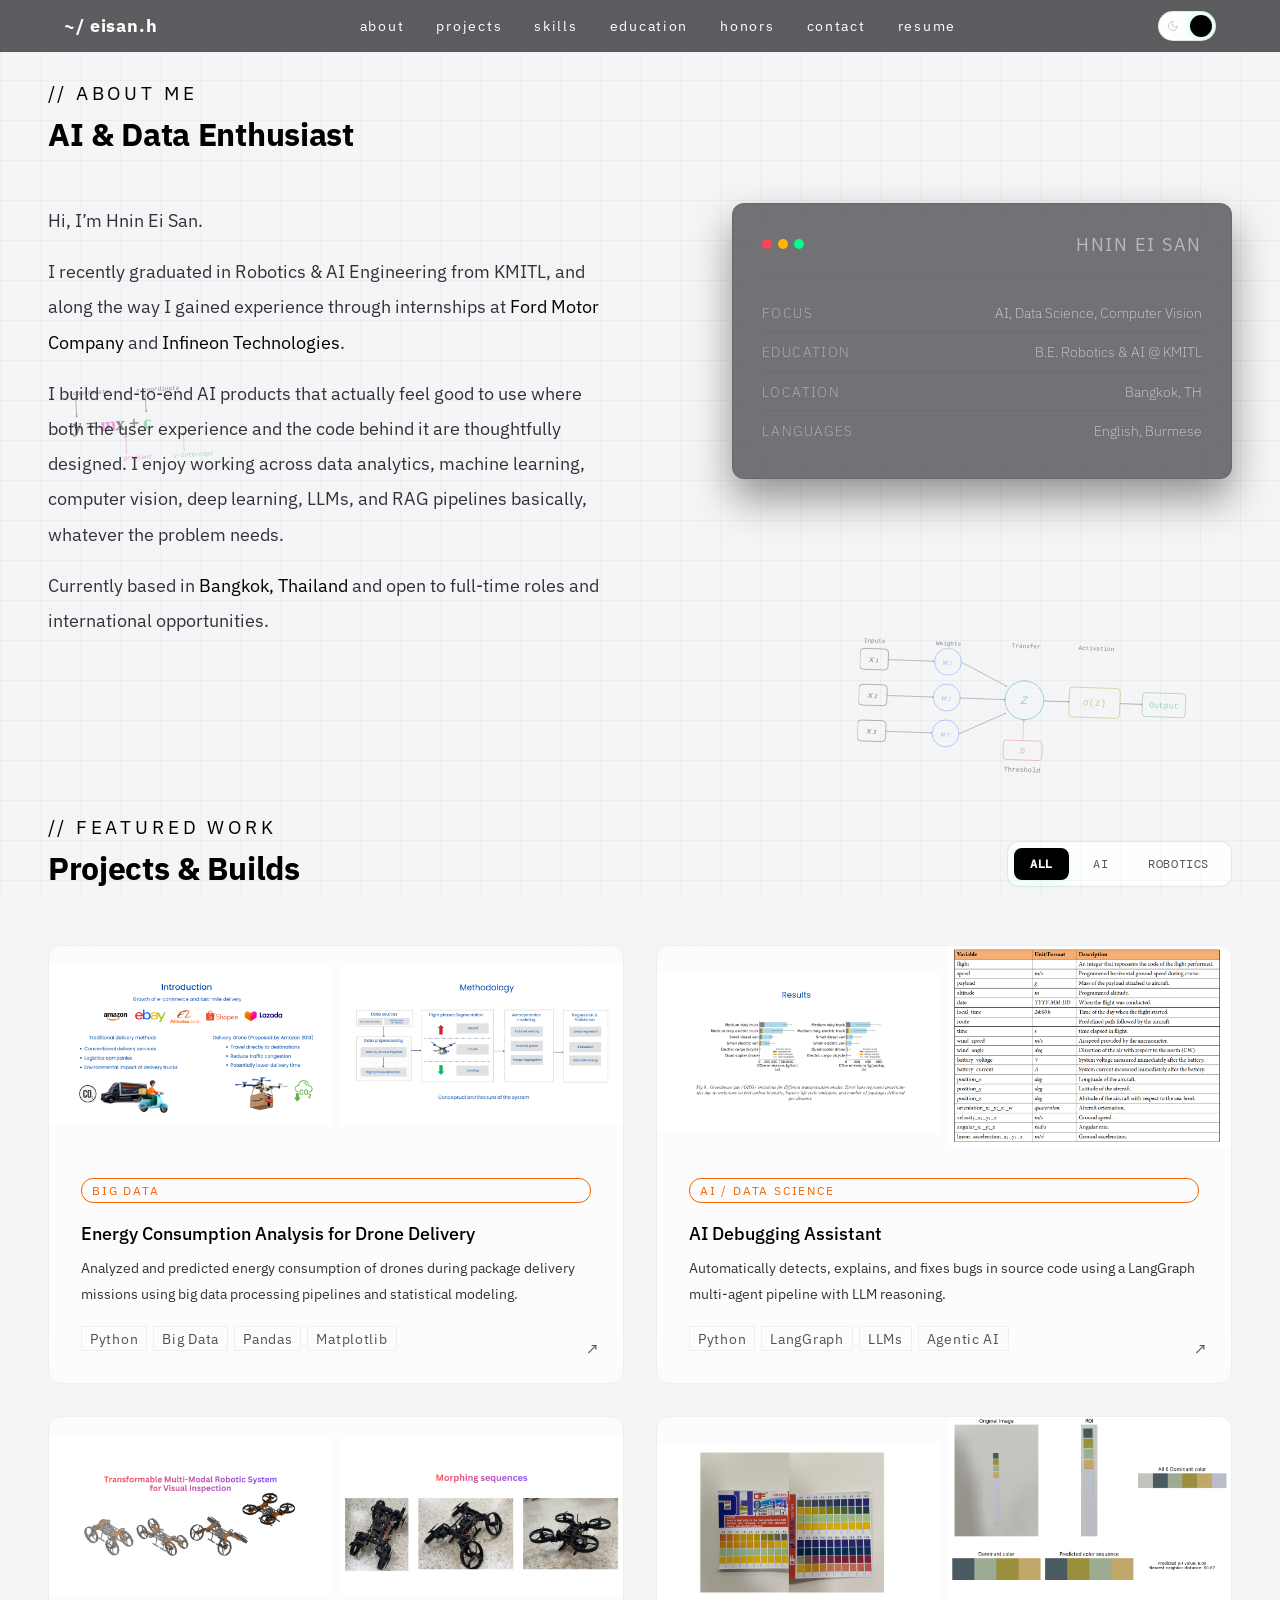
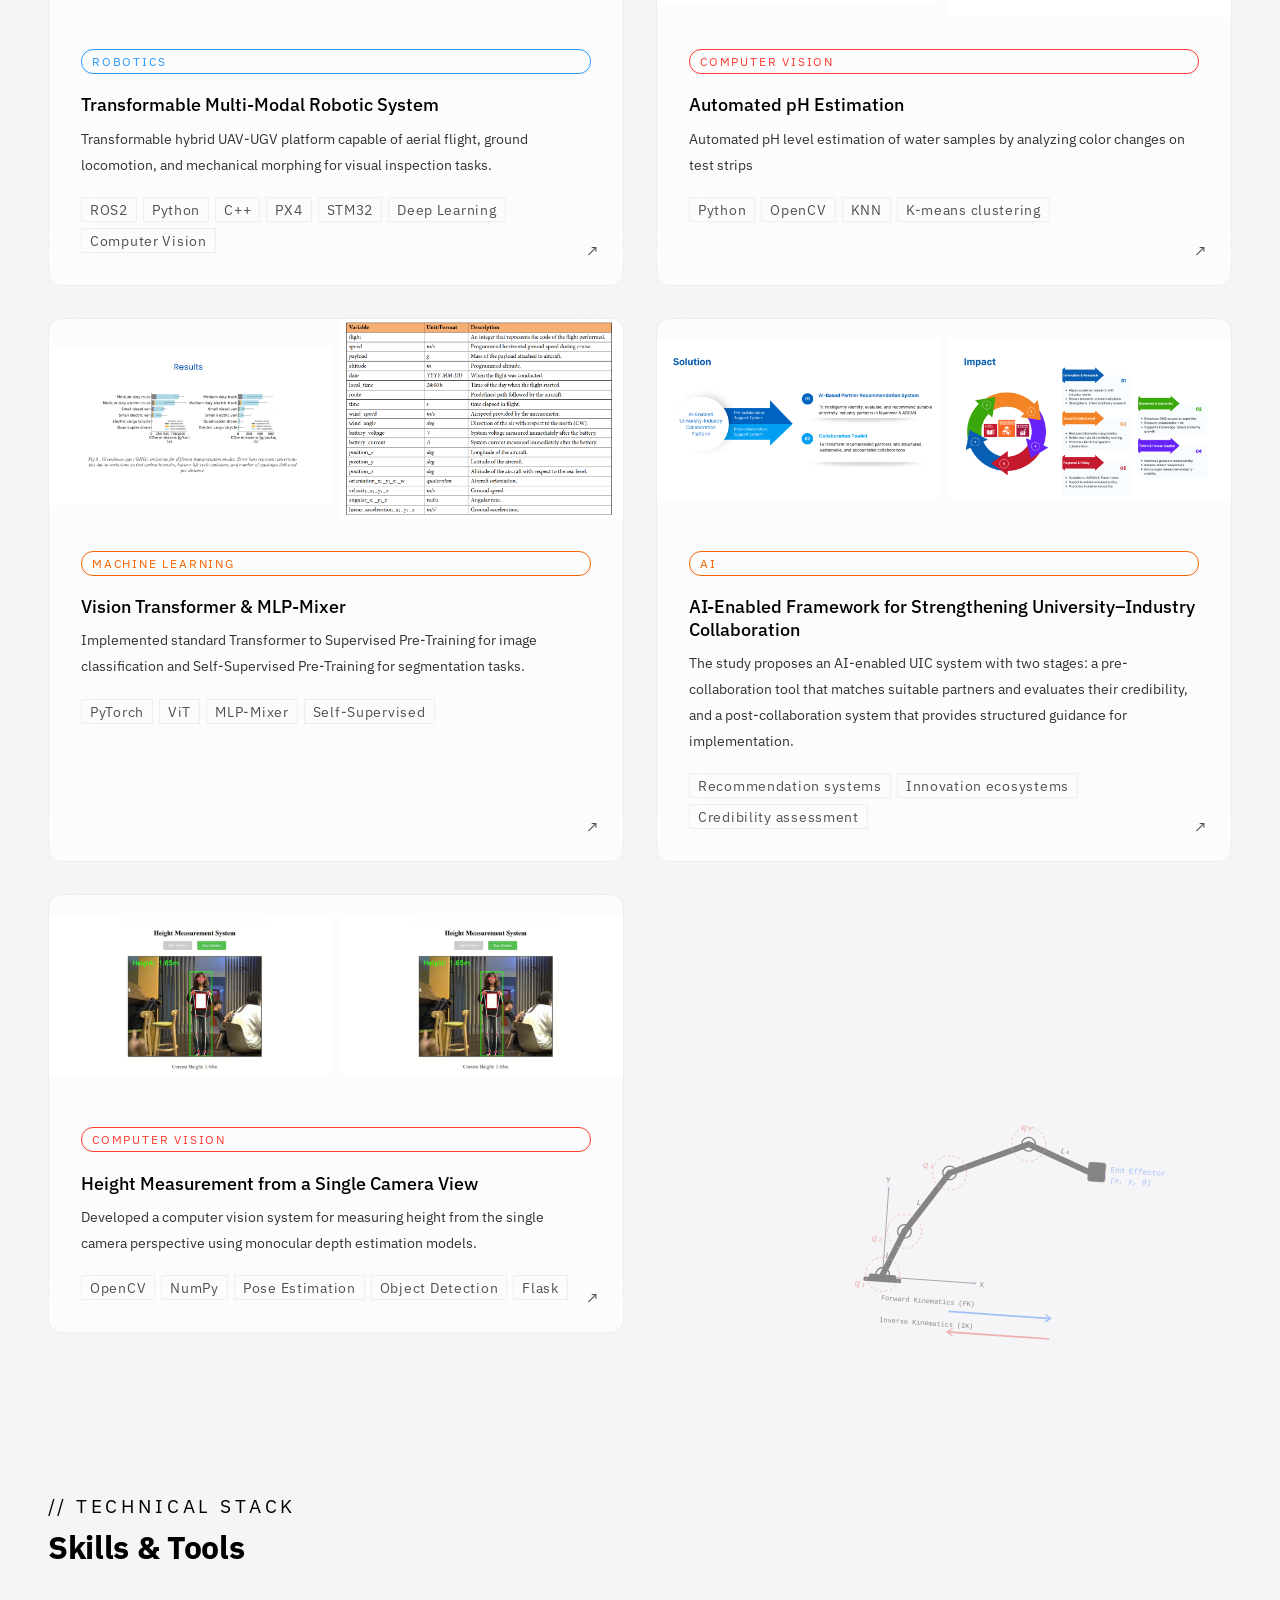
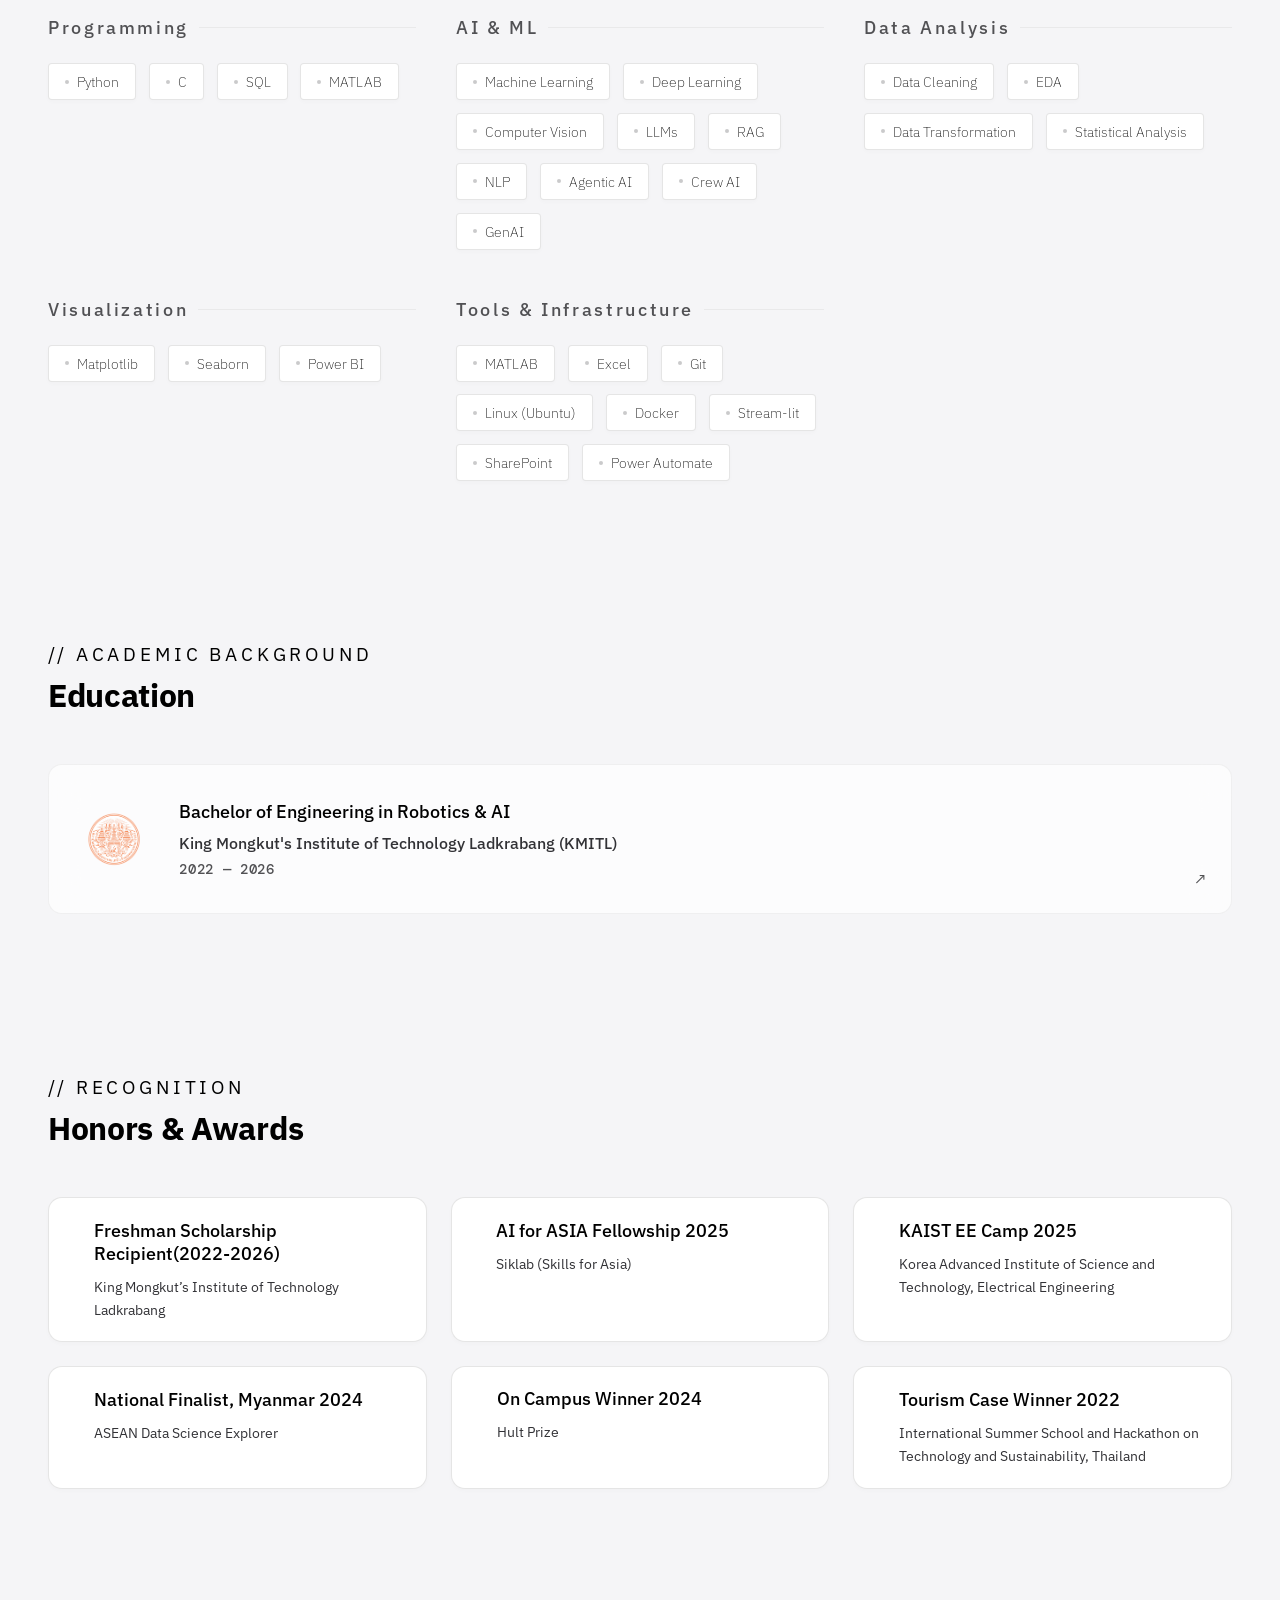
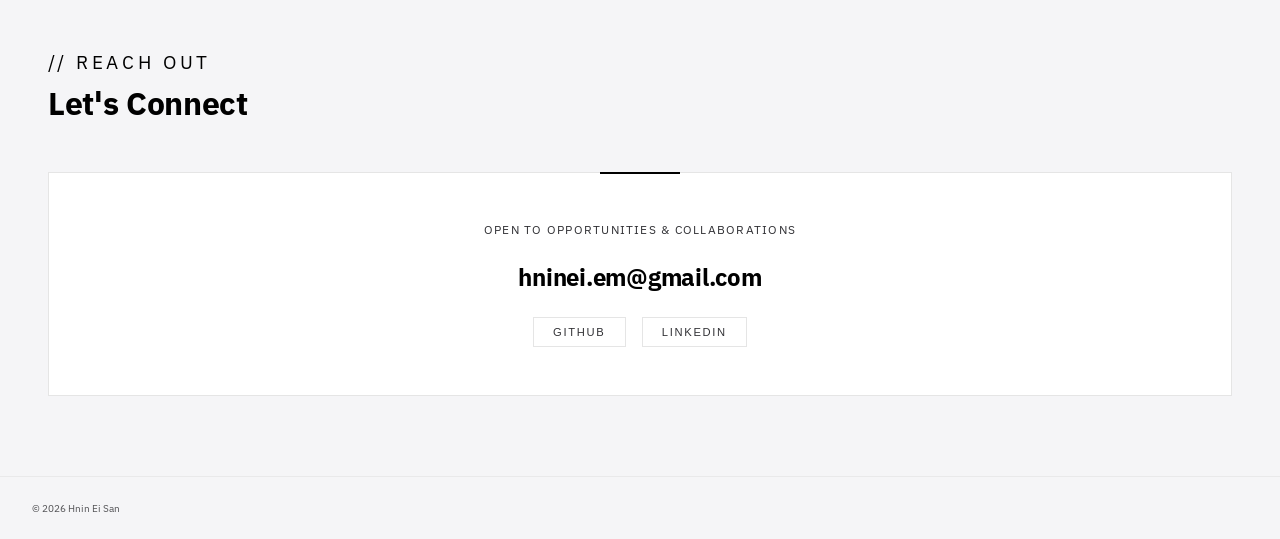
==== commit 711e8b3c: "add details of education" ====
--- a/index.html
+++ b/index.html
@@ -340,7 +340,7 @@
         </div>
       </div>
 
-      <div class="project-card" data-category="ai">
+      <div class="project-card" id="ai-debugger-project" data-category="ai">
         <div class="project-card-img">
           <img src="assets/images/Big Data(1).png" alt="AI Debugging Assistant 1">
           <img src="assets/images/image(1).png" alt="AI Debugging Assistant 2">
@@ -360,7 +360,7 @@
         </div>
       </div>
 
-      <div class="project-card" data-category="robotics">
+      <div class="project-card" id="robotics-system-project" data-category="robotics">
         <div class="project-card-img">
           <img src="assets/images/project3_5.png" alt="Transformable Robotic System 1">
           <img src="assets/images/project3_4.png" alt="Transformable Robotic System 2">
@@ -383,7 +383,7 @@
         </div>
       </div>
 
-      <div class="project-card" data-category="ai">
+      <div class="project-card" id="ph-estimation-project" data-category="ai">
         <div class="project-card-img">
           <img src="assets/images/project4_2.png" alt="Automated pH Estimation 1">
           <img src="assets/images/project4_1.png" alt="Automated pH Estimation 2">
@@ -445,10 +445,10 @@
         </div>
       </a>
 
-      <div class="project-card" data-category="ai">
+      <div class="project-card" id="height-measurement-project" data-category="ai">
         <div class="project-card-img">
-          <img src="assets/images/height_cv1.png" alt="Height Measurement 1">
-          <img src="assets/images/height_cv2.png" alt="Height Measurement 2">
+          <img src="assets/images/height.png" alt="Height Measurement 1">
+          <img src="assets/images/height.png" alt="Height Measurement 2">
         </div>
         <div class="project-card-body">
           <div class="card-tag cv">COMPUTER VISION</div>
@@ -458,7 +458,9 @@
           <div class="card-stack">
             <span class="stack-tag">OpenCV</span>
             <span class="stack-tag">NumPy</span>
-            <span class="stack-tag">Monocular Depth Estimation</span>
+            <span class="stack-tag">Pose Estimation</span>
+            <span class="stack-tag">Object Detection</span>
+            <span class="stack-tag">Flask</span>
           </div>
           <div class="card-arrow">↗</div>
         </div>
@@ -681,7 +683,17 @@
       </div>
       <div class="modal-body">
         <span class="modal-tag">FEATURED CASE STUDY</span>
-        <h2 class="modal-title">Energy Consumption Analysis for Drone Delivery</h2>
+        <div style="display: flex; align-items: center; gap: 1.2rem; margin-bottom: 1.5rem;">
+          <h2 class="modal-title" style="margin-bottom: 0;">Energy Consumption Analysis for Drone Delivery</h2>
+          <a href="https://github.com/Hninei-san/Energy-Consumption-Analysis-and-Prediction-for-Drone-Based-Package-Delivery"
+            target="_blank" class="github-link" style="color: var(--text3); transition: color 0.2s;"
+            onmouseover="this.style.color='var(--text)'" onmouseout="this.style.color='var(--text3)'">
+            <svg width="24" height="24" viewBox="0 0 24 24" fill="currentColor">
+              <path
+                d="M12 0C5.37 0 0 5.37 0 12c0 5.31 3.435 9.795 8.205 11.385.6.105.825-.255.825-.57 0-.285-.015-1.23-.015-2.22-3.33.72-4.035-1.41-4.035-1.41-.54-1.38-1.32-1.755-1.32-1.755-1.08-.735.075-.72.075-.72 1.205.085 1.835 1.24 1.835 1.24 1.07 1.835 2.805 1.305 3.495.995.105-.775.42-1.305.765-1.605-2.67-.3-5.46-1.335-5.46-5.925 0-1.305.465-2.385 1.23-3.225-.12-.3-.54-1.53.12-3.18 0 0 1.005-.315 3.3 1.23.96-.27 1.98-.405 3-.405s2.04.135 3 .405c2.295-1.56 3.3-1.23 3.3-1.23.66 1.65.24 2.88.12 3.18.765.84 1.23 1.92 1.23 3.225 0 4.605-2.805 5.625-5.475 5.925.435.375.81 1.125.81 2.265 0 1.635-.015 2.955-.015 3.345 0 .315.225.69.825.57A12.02 12.02 0 0024 12c0-6.63-5.37-12-12-12z" />
+            </svg>
+          </a>
+        </div>
         <p class="modal-desc-long">
           This project is designed to predict the energy requirements of autonomous drones during package delivery
           lifecycles. By integrating high-fidelity telemetry data with physical and statistical modeling, the system
@@ -693,13 +705,13 @@
           <div class="case-card">
             <h4>Technical Overview</h4>
             <ul>
-              <li><strong>Identify Flight Regimes :</strong> Automatically detect takeoff, cruise, and landing phases
+              <li>Automatically detect takeoff, cruise, and landing phases
                 using altitude-time profiles and Gaussian filtering.</li>
-              <li><strong>Calculate Physic Components :</strong> Compute induced power and other energy-related metrics
+              <li>Compute induced power and other energy-related metrics
                 based on flight dynamics and environmental conditions.</li>
-              <li><strong>Model Energy Consumption :</strong> Train a linear regression model that correlates physical
+              <li>Train a linear regression model that correlates physical
                 power requirements with measured battery usage.</li>
-              <li><strong>Validate Model :</strong> Estimate energy consumption for test flights and evaluate accuracy
+              <li>Estimate energy consumption for test flights and evaluate accuracy
                 using Average Relative Error (ARE).</li>
             </ul>
           </div>
@@ -707,14 +719,13 @@
           <div class="case-card">
             <h4>Analytics & Results</h4>
             <ul>
-              <li><strong>Environmental Impact :</strong> Evaluated CO₂ reduction potential, demonstrating drones as a
+              <li>Evaluated CO₂ reduction potential, demonstrating drones as a
                 sustainable alternative for last-mile delivery.</li>
-              <li><strong>Model Reliability :</strong> Achieved high precision regression results, validated against
+              <li>Achieved high precision regression results, validated against
                 real-world test flight data using ARE metrics.</li>
-              <li><strong>Variable Correlation :</strong> Identified key drivers of battery discharge, providing
-                insights
-                into how payload affects energy usage.</li>
-              <li><strong>Actionable Data :</strong> Developed a pipeline for processing telemetry data, enabling
+              <li>Identified key drivers of battery discharge, providing
+                insights into how payload affects energy usage.</li>
+              <li>Developed a pipeline for processing telemetry data, enabling
                 better path planning for autonomous missions.</li>
             </ul>
           </div>
@@ -756,7 +767,7 @@
         <span class="modal-tag">King Mongkut's Institute of Technology Ladkrabang</span>
         <h2 class="modal-title">Robotics & AI Engineering</h2>
 
-        <div class="case-card-grid" style="grid-template-columns: 1fr;">
+        <div class="case-card-grid">
           <div class="case-card">
             <h4>Highlights</h4>
             <ul>
@@ -819,6 +830,293 @@
     </div>
   </div>
 
+  <!-- AI Debugger Detail Modal -->
+  <div id="ai-debugger-modal" class="project-modal">
+    <div class="modal-backdrop" id="ai-debugger-backdrop"></div>
+    <div class="modal-content">
+      <div class="modal-header">
+        <div class="logo">~/ ai_debugger_overview.sh</div>
+        <button class="close-modal" id="close-ai-debugger-modal">
+          <svg width="20" height="20" viewBox="0 0 24 24" fill="none" stroke="currentColor" stroke-width="2">
+            <path d="M18 6L6 18M6 6l12 12" />
+          </svg>
+          Close
+        </button>
+      </div>
+      <div class="modal-body">
+        <span class="modal-tag">AGENTIC AI CASE STUDY</span>
+        <div style="display: flex; align-items: center; gap: 1.2rem; margin-bottom: 1.5rem;">
+          <h2 class="modal-title" style="margin-bottom: 0;">AI Debugging Assistant</h2>
+          <a href="https://github.com/Hninei-san/AI-Debugging-Assistant" target="_blank" class="github-link"
+            style="color: var(--text3); transition: color 0.2s;" onmouseover="this.style.color='var(--text)'"
+            onmouseout="this.style.color='var(--text3)'">
+            <svg width="24" height="24" viewBox="0 0 24 24" fill="currentColor">
+              <path
+                d="M12 0C5.37 0 0 5.37 0 12c0 5.31 3.435 9.795 8.205 11.385.6.105.825-.255.825-.57 0-.285-.015-1.23-.015-2.22-3.33.72-4.035-1.41-4.035-1.41-.54-1.38-1.32-1.755-1.32-1.755-1.08-.735.075-.72.075-.72 1.205.085 1.835 1.24 1.835 1.24 1.07 1.835 2.805 1.305 3.495.995.105-.775.42-1.305.765-1.605-2.67-.3-5.46-1.335-5.46-5.925 0-1.305.465-2.385 1.23-3.225-.12-.3-.54-1.53.12-3.18 0 0 1.005-.315 3.3 1.23.96-.27 1.98-.405 3-.405s2.04.135 3 .405c2.295-1.56 3.3-1.23 3.3-1.23.66 1.65.24 2.88.12 3.18.765.84 1.23 1.92 1.23 3.225 0 4.605-2.805 5.625-5.475 5.925.435.375.81 1.125.81 2.265 0 1.635-.015 2.955-.015 3.345 0 .315.225.69.825.57A12.02 12.02 0 0024 12c0-6.63-5.37-12-12-12z" />
+            </svg>
+          </a>
+        </div>
+        <p class="modal-desc-long">
+          Modern software debugging is often time-consuming. This assistant leverages a multi-agent orchestration
+          framework using LangGraph to automate the detection, analysis, and fixing of bugs within Python applications,
+          simulating a senior developer's reasoning process.
+        </p>
+
+        <div class="case-card-grid">
+          <div class="case-card">
+            <h4>Technical Overview</h4>
+            <ul>
+              <li>Orchestrates specialized agents (Scanner, Explainer, Fixer) utilizing LangGraph for complex iterative
+                reasoning.</li>
+              <li>Employs advanced LLMs to perform deep semantic analysis of codebases to identify subtle logical
+                errors.
+              </li>
+              <li>Generates and validates precise code fixes, ensuring high reliability through integrated verification.
+              </li>
+              <li>Uses feedback loops to continuously improve fix suggestions until the detected bug is resolved.</li>
+            </ul>
+          </div>
+
+          <div class="case-card">
+            <h4>Analytics & Results</h4>
+            <ul>
+              <li>Significantly reduced debugging time for complex Python applications by providing clear explanations
+                and fixes.</li>
+              <li>Successfully processed multi-file repositories with interdependent modules, demonstrating the
+                robustness of the approach.</li>
+              <li>High success rate in identifying and fixing edge cases that traditional static analysis tools often
+                miss.</li>
+            </ul>
+          </div>
+        </div>
+      </div>
+    </div>
+  </div>
+
+  <!-- Robotics System Detail Modal -->
+  <div id="robotics-system-modal" class="project-modal">
+    <div class="modal-backdrop" id="robotics-system-backdrop"></div>
+    <div class="modal-content">
+      <div class="modal-header">
+        <div class="logo">~/ robotics_system_overview.sh</div>
+        <button class="close-modal" id="close-robotics-system-modal">
+          <svg width="20" height="20" viewBox="0 0 24 24" fill="none" stroke="currentColor" stroke-width="2">
+            <path d="M18 6L6 18M6 6l12 12" />
+          </svg>
+          Close
+        </button>
+      </div>
+      <div class="modal-body">
+        <span class="modal-tag">HYBRID ROBOTICS CASE STUDY</span>
+        <div style="display: flex; align-items: center; gap: 1.2rem; margin-bottom: 1.5rem;">
+          <h2 class="modal-title" style="margin-bottom: 0;">Transformable Multi-Modal Robotic System</h2>
+          <a href="https://github.com/thura-robotics/Hybrid_UAV-UGV" target="_blank" class="github-link"
+            style="color: var(--text3); transition: color 0.2s;" onmouseover="this.style.color='var(--text)'"
+            onmouseout="this.style.color='var(--text3)'">
+            <svg width="24" height="24" viewBox="0 0 24 24" fill="currentColor">
+              <path
+                d="M12 0C5.37 0 0 5.37 0 12c0 5.31 3.435 9.795 8.205 11.385.6.105.825-.255.825-.57 0-.285-.015-1.23-.015-2.22-3.33.72-4.035-1.41-4.035-1.41-.54-1.38-1.32-1.755-1.32-1.755-1.08-.735.075-.72.075-.72 1.205.085 1.835 1.24 1.835 1.24 1.07 1.835 2.805 1.305 3.495.995.105-.775.42-1.305.765-1.605-2.67-.3-5.46-1.335-5.46-5.925 0-1.305.465-2.385 1.23-3.225-.12-.3-.54-1.53.12-3.18 0 0 1.005-.315 3.3 1.23.96-.27 1.98-.405 3-.405s2.04.135 3 .405c2.295-1.56 3.3-1.23 3.3-1.23.66 1.65.24 2.88.12 3.18.765.84 1.23 1.92 1.23 3.225 0 4.605-2.805 5.625-5.475 5.925.435.375.81 1.125.81 2.265 0 1.635-.015 2.955-.015 3.345 0 .315.225.69.825.57A12.02 12.02 0 0024 12c0-6.63-5.37-12-12-12z" />
+            </svg>
+          </a>
+        </div>
+        <p class="modal-desc-long">
+          Development of a hybrid UAV-UGV platform capable of seamless transitions between aerial and terrestrial
+          locomotion for enhanced operational versatility in complex environments.
+        </p>
+
+        <!-- <div class="case-card-grid">
+          <div class="case-card">
+            <h4>Technical Overview</h4>
+            <ul>
+              <li>Developed a specialized control architecture that enables smooth transitioning between flight (UAV
+                mode) and ground movement (UGV mode).</li>
+              <li>Programmed the flight controller and ground drive logic, optimized for real-time response during
+                high-stakes transitions.</li>
+              <li>Engineered a transformable chassis that reconfigures its physical state to optimize for aerodynamic
+                stability or terrestrial power efficiency.</li>
+              <li>Integrated multi-modal sensor arrays (LiDAR, IMU, GPS) to maintain state awareness during both aerial
+                and ground phases.</li>
+            </ul>
+          </div>
+
+          <div class="case-card">
+            <h4>Analytics & Results</h4>
+            <ul>
+              <li>Successfully demonstrated the platform's ability to navigate through narrow terrestrial passages and
+                bypass vertical obstacles via flight.</li>
+              <li>Achieved a significant increase in mission duration by utilizing energy-efficient ground locomotion
+                whenever flight was not required.</li>
+              <li>Completed a series of rigorous field tests in simulated "search and rescue" scenarios, verifying the
+                reliability of the transformation mechanism.</li>
+            </ul>
+          </div>
+        </div> -->
+
+        <div class="case-gallery">
+          <div class="case-img-container">
+            <img src="assets/images/poster.png" alt="poster">
+            <div class="case-img-caption">Poster</div>
+          </div>
+          <div class="case-img-container">
+            <img src="assets/images/project3_5.png" alt="Transformation Mechanism">
+            <div class="case-img-caption">Physical transformation mechanism engaged during UAV-to-UGV transition.</div>
+          </div>
+          <div class="case-img-container">
+            <img src="assets/images/project3_4.png" alt="Embedded Controller">
+            <div class="case-img-caption">Custom embedded control board for multi-modal operation.</div>
+          </div>
+        </div>
+      </div>
+    </div>
+  </div>
+
+  <!-- pH Estimation Detail Modal -->
+  <div id="ph-estimation-modal" class="project-modal">
+    <div class="modal-backdrop" id="ph-estimation-backdrop"></div>
+    <div class="modal-content">
+      <div class="modal-header">
+        <div class="logo">~/ ph_estimation_overview.sh</div>
+        <button class="close-modal" id="close-ph-estimation-modal">
+          <svg width="20" height="20" viewBox="0 0 24 24" fill="none" stroke="currentColor" stroke-width="2">
+            <path d="M18 6L6 18M6 6l12 12" />
+          </svg>
+          Close
+        </button>
+      </div>
+      <div class="modal-body">
+        <span class="modal-tag">COMPUTER VISION CASE STUDY</span>
+        <div style="display: flex; align-items: center; gap: 1.2rem; margin-bottom: 1.5rem;">
+          <h2 class="modal-title" style="margin-bottom: 0;">Automated pH Estimation</h2>
+          <a href="https://github.com/Hninei-san/Automated-pH-Estimation-using-Computer-Vision-" target="_blank"
+            class="github-link" style="color: var(--text3); transition: color 0.2s;"
+            onmouseover="this.style.color='var(--text)'" onmouseout="this.style.color='var(--text3)'">
+            <svg width="24" height="24" viewBox="0 0 24 24" fill="currentColor">
+              <path
+                d="M12 0C5.37 0 0 5.37 0 12c0 5.31 3.435 9.795 8.205 11.385.6.105.825-.255.825-.57 0-.285-.015-1.23-.015-2.22-3.33.72-4.035-1.41-4.035-1.41-.54-1.38-1.32-1.755-1.32-1.755-1.08-.735.075-.72.075-.72 1.205.085 1.835 1.24 1.835 1.24 1.07 1.835 2.805 1.305 3.495.995.105-.775.42-1.305.765-1.605-2.67-.3-5.46-1.335-5.46-5.925 0-1.305.465-2.385 1.23-3.225-.12-.3-.54-1.53.12-3.18 0 0 1.005-.315 3.3 1.23.96-.27 1.98-.405 3-.405s2.04.135 3 .405c2.295-1.56 3.3-1.23 3.3-1.23.66 1.65.24 2.88.12 3.18.765.84 1.23 1.92 1.23 3.225 0 4.605-2.805 5.625-5.475 5.925.435.375.81 1.125.81 2.265 0 1.635-.015 2.955-.015 3.345 0 .315.225.69.825.57A12.02 12.02 0 0024 12c0-6.63-5.37-12-12-12z" />
+            </svg>
+          </a>
+        </div>
+        <p class="modal-desc-long">
+          An automated system for pH level estimation using computer vision and machine learning, designed to provide
+          accurate and real-time analysis of chemical indicator strips.
+        </p>
+
+        <div class="case-card-grid">
+          <div class="case-card">
+            <h4>Technical Overview</h4>
+            <ul>
+              <li>Developed a CV-based pipeline that automatically segments pH indicator strips and extracts precise
+                color values from test regions.</li>
+              <li>Implemented a robust normalization algorithm that uses a reference color chart to account for varied
+                lighting conditions.</li>
+              <li>Trained regression models to map extracted RGB/HSV color vectors to precise pH values, achieving high
+                numerical accuracy.</li>
+              <li>Optimized the image processing workflow to enable real-time pH estimation on embedded devices and
+                mobile platforms.</li>
+            </ul>
+          </div>
+
+          <div class="case-card">
+            <h4>Analytics & Results</h4>
+            <ul>
+              <li>Achieved a mean absolute error (MAE) of less than 0.1 pH units, consistently outperforming human
+                subjects in controlled testing.</li>
+              <li>Successfully validated the system's performance across varied lighting environments through advanced
+                white balancing.</li>
+              <li>Demonstrated the potential for low-cost, automated chemical analysis in agricultural monitoring
+                applications.</li>
+            </ul>
+          </div>
+        </div>
+
+        <div class="case-gallery">
+          <div class="case-img-container">
+            <img src="assets/images/project4_2.png" alt="Color Segmentation">
+            <div class="case-img-caption">Automatic segmentation of indicator regions from laboratory image data.</div>
+          </div>
+          <div class="case-img-container">
+            <img src="assets/images/project4_1.png" alt="pH Regression Results">
+            <div class="case-img-caption">Regression model performance across the full pH spectrum.</div>
+          </div>
+        </div>
+      </div>
+    </div>
+  </div>
+
+  <!-- Height Measurement Detail Modal -->
+  <div id="height-measurement-modal" class="project-modal">
+    <div class="modal-backdrop" id="height-measurement-backdrop"></div>
+    <div class="modal-content">
+      <div class="modal-header">
+        <div class="logo">~/ height_measurement_overview.sh</div>
+        <button class="close-modal" id="close-height-modal">
+          <svg width="20" height="20" viewBox="0 0 24 24" fill="none" stroke="currentColor" stroke-width="2">
+            <path d="M18 6L6 18M6 6l12 12" />
+          </svg>
+          Close
+        </button>
+      </div>
+      <div class="modal-body">
+        <span class="modal-tag">COMPUTER VISION CASE STUDY</span>
+        <div style="display: flex; align-items: center; gap: 1.2rem; margin-bottom: 1.5rem;">
+          <h2 class="modal-title" style="margin-bottom: 0;">Height Measurement from a Single Camera View</h2>
+          <a href="https://github.com/pyaehtookhant/Height-Detection" target="_blank" class="github-link"
+            style="color: var(--text3); transition: color 0.2s;" onmouseover="this.style.color='var(--text)'"
+            onmouseout="this.style.color='var(--text3)'">
+            <svg width="24" height="24" viewBox="0 0 24 24" fill="currentColor">
+              <path
+                d="M12 0C5.37 0 0 5.37 0 12c0 5.31 3.435 9.795 8.205 11.385.6.105.825-.255.825-.57 0-.285-.015-1.23-.015-2.22-3.33.72-4.035-1.41-4.035-1.41-.54-1.38-1.32-1.755-1.32-1.755-1.08-.735.075-.72.075-.72 1.205.085 1.835 1.24 1.835 1.24 1.07 1.835 2.805 1.305 3.495.995.105-.775.42-1.305.765-1.605-2.67-.3-5.46-1.335-5.46-5.925 0-1.305.465-2.385 1.23-3.225-.12-.3-.54-1.53.12-3.18 0 0 1.005-.315 3.3 1.23.96-.27 1.98-.405 3-.405s2.04.135 3 .405c2.295-1.56 3.3-1.23 3.3-1.23.66 1.65.24 2.88.12 3.18.765.84 1.23 1.92 1.23 3.225 0 4.605-2.805 5.625-5.475 5.925.435.375.81 1.125.81 2.265 0 1.635-.015 2.955-.015 3.345 0 .315.225.69.825.57A12.02 12.02 0 0024 12c0-6.63-5.37-12-12-12z" />
+            </svg>
+          </a>
+        </div>
+        <p class="modal-desc-long">
+          A computer vision system designed to accurately estimate the height of objects or individuals from a single
+          calibrated camera view using geometric perspective and reference objects.
+        </p>
+
+        <div class="case-card-grid">
+          <div class="case-card">
+            <h4>Technical Overview</h4>
+            <ul>
+              <li>Implemented a geometric reasoning engine that utilizes vanishing points and horizon line detection to
+                project real-world heights.</li>
+              <li>Developed an automated calibration routine using objects of known height to establish pixel-to-metric
+                conversion factors.</li>
+              <li>Integrated YOLO-based models to automatically detect and segment individuals or objects for
+                measurement within the frame.</li>
+              <li>Developed noise-reduction filters to account for lens distortion and camera tilt, ensuring stability
+                across viewing angles.</li>
+            </ul>
+          </div>
+
+          <div class="case-card">
+            <h4>Analytics & Results</h4>
+            <ul>
+              <li>Achieved a deviation of less than 3% compared to physical measurements at distances up to 10 meters.
+              </li>
+              <li>Optimized for low-latency performance, enabling real-time height estimation for surveillance
+                applications.</li>
+              <li>Demonstrated a streamlined setup process requiring only a single reference object for calibration.
+              </li>
+            </ul>
+          </div>
+        </div>
+
+        <div class="case-gallery">
+          <div class="case-img-container">
+            <img src="assets/images/height.png" alt="Geometric Construction">
+            <div class="case-img-caption">Visualizing the geometric perspective lines and horizon detection for height
+              inference.</div>
+          </div>
+          <div class="case-img-container">
+            <img src="assets/images/height_cv2.png" alt="Measurement UI">
+            <div class="case-img-caption">Real-time measurement overlay during various laboratory test scenarios.</div>
+          </div>
+        </div>
+      </div>
+    </div>
+  </div>
+
   <script src="assets/js/theme.js"></script>
 
 </body>
--- a/assets/css/style.css
+++ b/assets/css/style.css
@@ -793,7 +793,7 @@
   width: 100%;
   height: 100%;
   object-fit: contain;
-  transition: opacity 0.3s ease;
+  transition: transform 0.8s cubic-bezier(0.2, 0, 0.2, 1);
 }
 
 .project-card-body {
@@ -1328,7 +1328,7 @@
 
 .case-card-grid {
   display: grid;
-  grid-template-columns: 1fr 1fr;
+  grid-template-columns: 1fr;
   gap: 1.5rem;
   margin-bottom: 4rem;
 }
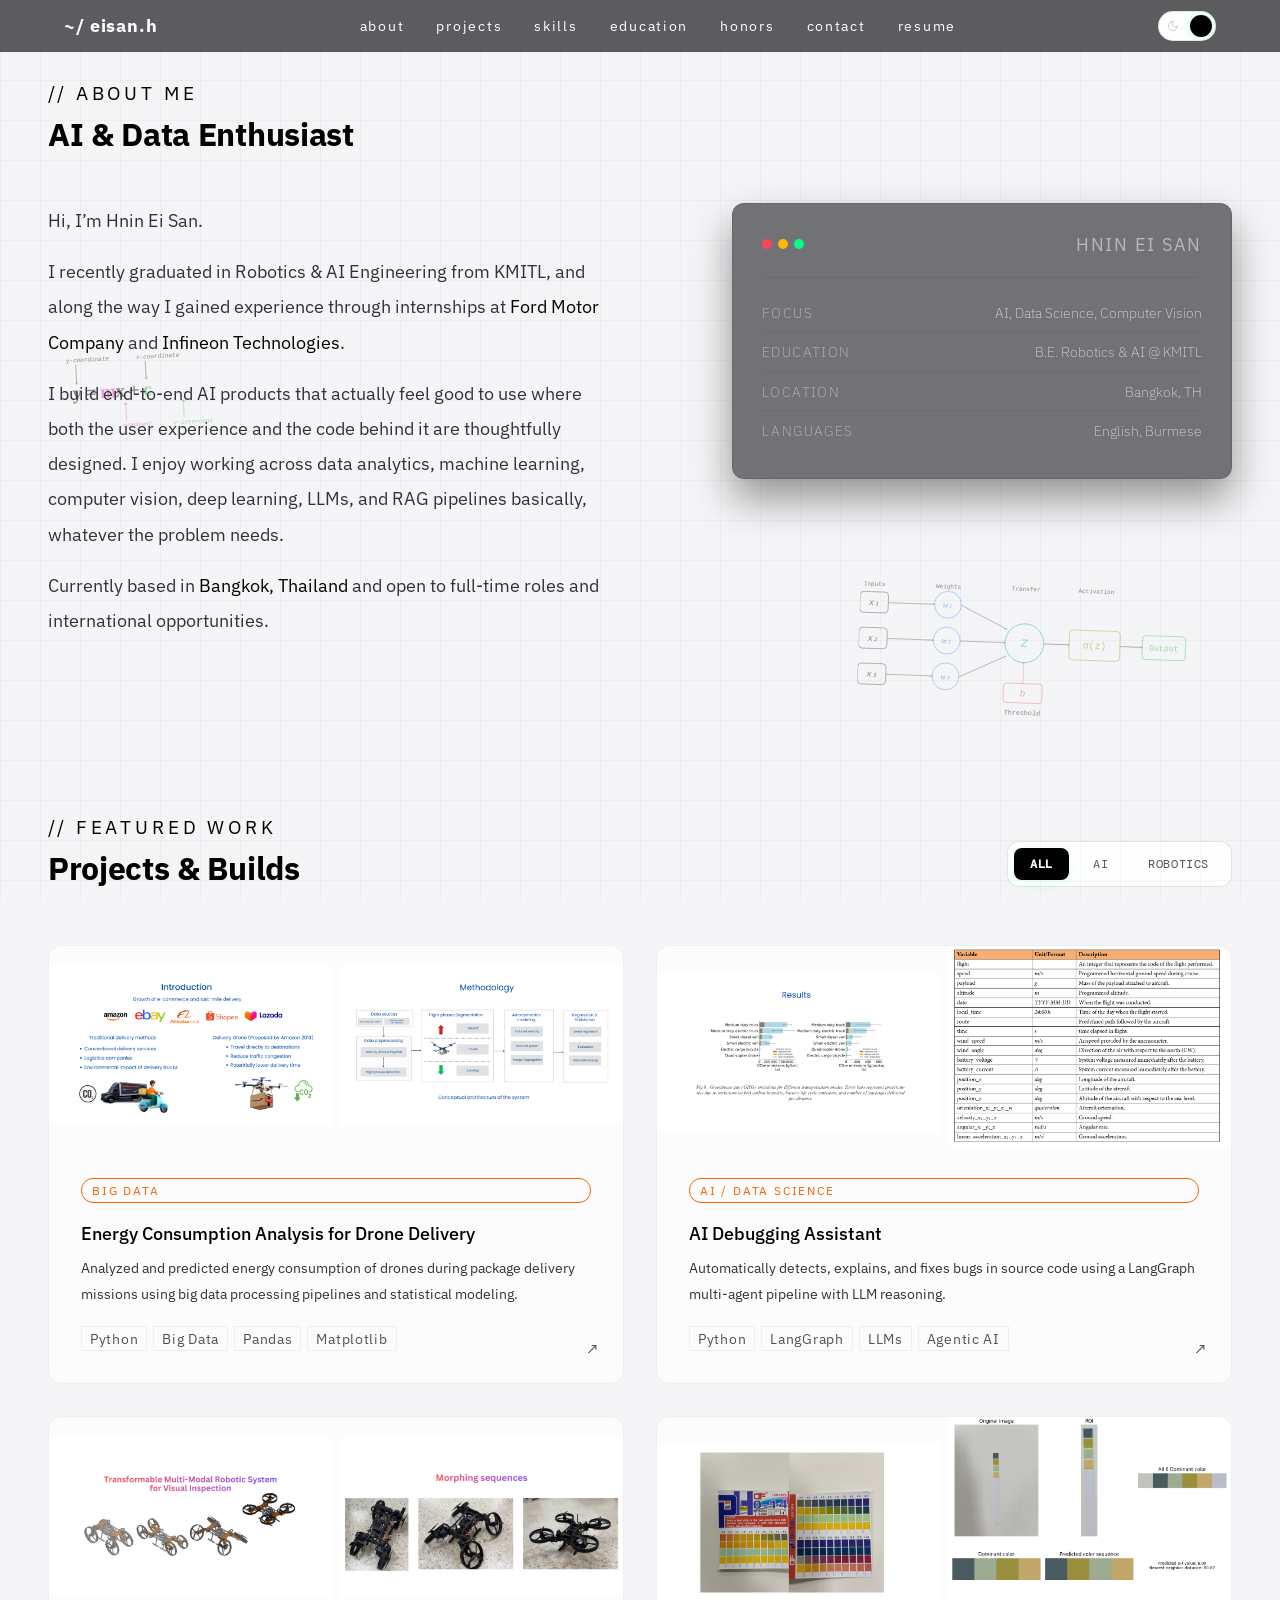
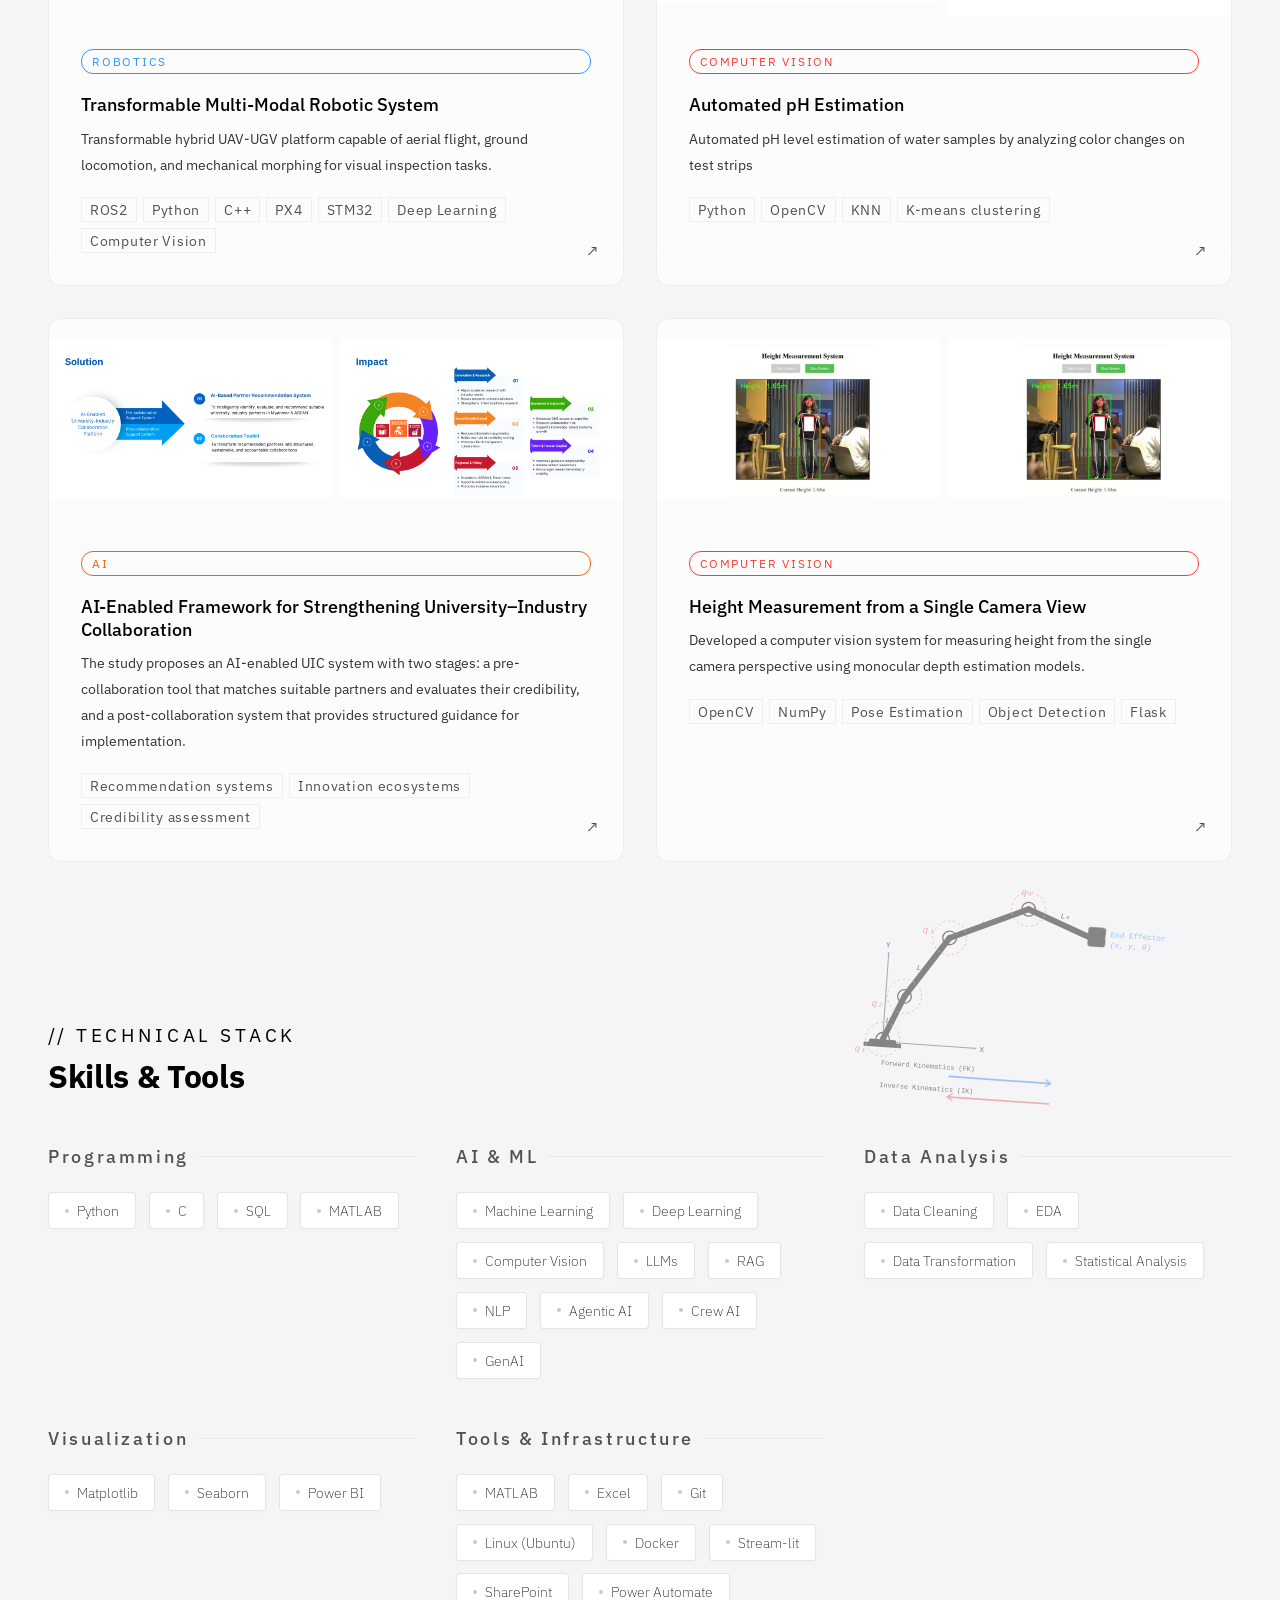
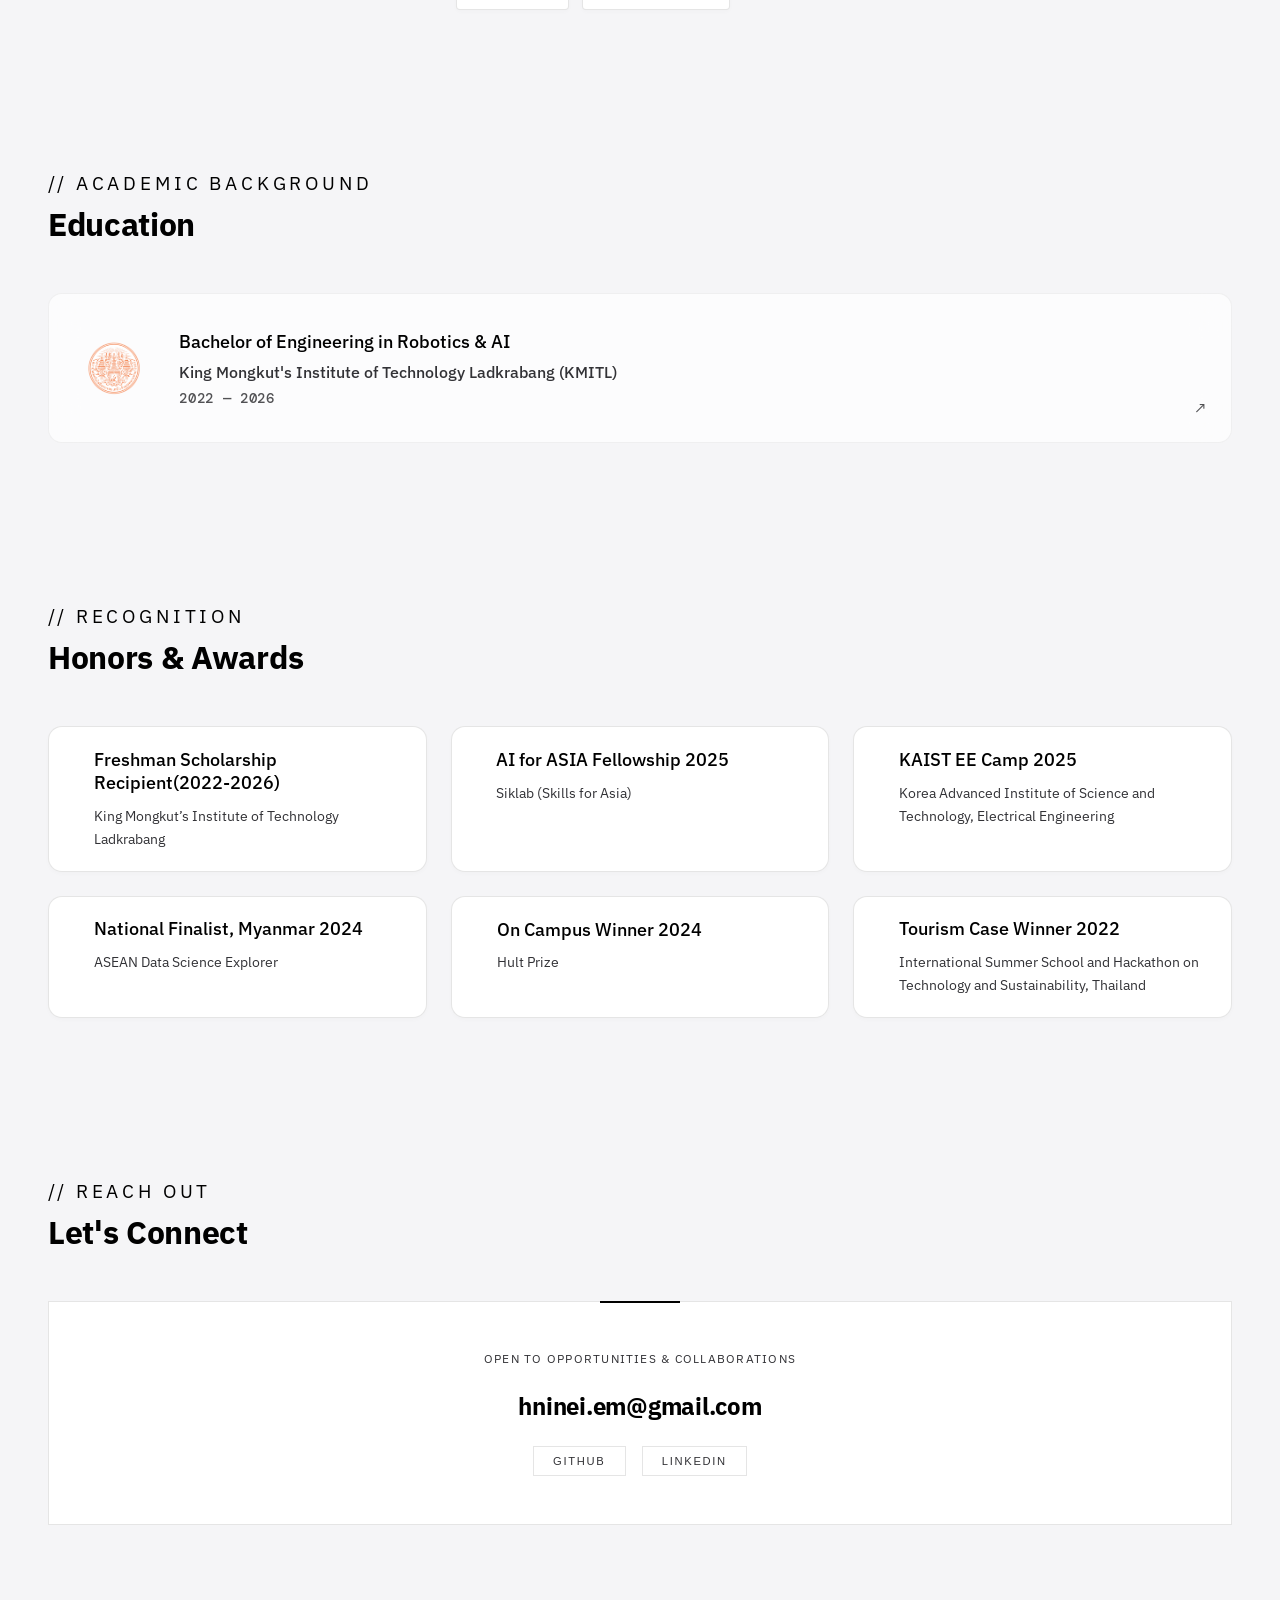
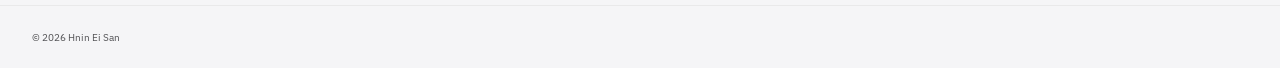
==== commit f9a3da65: "add details of education" ====
--- a/index.html
+++ b/index.html
@@ -404,7 +404,7 @@
         </div>
       </div>
 
-      <div class="project-card" data-category="ai">
+      <!-- <div class="project-card" data-category="ai">
         <div class="project-card-img">
           <img src="assets/images/Big Data(1).png" alt="Vision Transformer 1">
           <img src="assets/images/image(1).png" alt="Vision Transformer 2">
@@ -423,7 +423,7 @@
           </div>
           <div class="card-arrow">↗</div>
         </div>
-      </div>
+      </div> -->
 
       <a href="aiforasia.pdf" target="_blank" class="project-card" data-category="ai">
         <div class="project-card-img">
@@ -673,7 +673,7 @@
     <div class="modal-backdrop" id="modal-backdrop"></div>
     <div class="modal-content">
       <div class="modal-header">
-        <div class="logo">~/ case_study.sh</div>
+        <div class="logo">~/overview.sh</div>
         <button class="close-modal" id="close-modal">
           <svg width="20" height="20" viewBox="0 0 24 24" fill="none" stroke="currentColor" stroke-width="2">
             <path d="M18 6L6 18M6 6l12 12" />
@@ -682,7 +682,7 @@
         </button>
       </div>
       <div class="modal-body">
-        <span class="modal-tag">FEATURED CASE STUDY</span>
+        <span class="modal-tag">BIG DATA CASE STUDY</span>
         <div style="display: flex; align-items: center; gap: 1.2rem; margin-bottom: 1.5rem;">
           <h2 class="modal-title" style="margin-bottom: 0;">Energy Consumption Analysis for Drone Delivery</h2>
           <a href="https://github.com/Hninei-san/Energy-Consumption-Analysis-and-Prediction-for-Drone-Based-Package-Delivery"
@@ -733,18 +733,23 @@
 
         <div class="case-gallery">
           <div class="case-img-container">
-            <img src="assets/images/Big Data.png" alt="Methodology Diagram">
-            <div class="case-img-caption">Conceptual architecture and flight phase segmentation methodology.</div>
+            <img src="assets/images/project1_2.png" alt="Methodology Diagram">
+            <div class="case-img-caption"></div>
+          </div>
+          <div class="case-img-container">
+            <img src="assets/images/image(1).png" alt="Data Variables Table">
+            <div class="case-img-caption">
+            </div>
+          </div>
+          <div class="case-img-container">
+            <img src="assets/images/Big Data(2).png" alt="Results Chart">
+            <div class="case-img-caption"></div>
           </div>
           <div class="case-img-container">
             <img src="assets/images/Big Data(1).png" alt="GHG Results Chart">
-            <div class="case-img-caption">GHG emission comparison between drones and conventional transport.</div>
-          </div>
-          <div class="case-img-container">
-            <img src="assets/images/image(1).png" alt="Data Variables Table">
-            <div class="case-img-caption">Technical Variable description for the processed high-frequency data records.
-            </div>
-          </div>
+            <div class="case-img-caption"></div>
+          </div>
+
         </div>
       </div>
     </div>
@@ -835,7 +840,7 @@
     <div class="modal-backdrop" id="ai-debugger-backdrop"></div>
     <div class="modal-content">
       <div class="modal-header">
-        <div class="logo">~/ ai_debugger_overview.sh</div>
+        <div class="logo">~/overview.sh</div>
         <button class="close-modal" id="close-ai-debugger-modal">
           <svg width="20" height="20" viewBox="0 0 24 24" fill="none" stroke="currentColor" stroke-width="2">
             <path d="M18 6L6 18M6 6l12 12" />
@@ -898,7 +903,7 @@
     <div class="modal-backdrop" id="robotics-system-backdrop"></div>
     <div class="modal-content">
       <div class="modal-header">
-        <div class="logo">~/ robotics_system_overview.sh</div>
+        <div class="logo">~/overview.sh</div>
         <button class="close-modal" id="close-robotics-system-modal">
           <svg width="20" height="20" viewBox="0 0 24 24" fill="none" stroke="currentColor" stroke-width="2">
             <path d="M18 6L6 18M6 6l12 12" />
@@ -907,7 +912,7 @@
         </button>
       </div>
       <div class="modal-body">
-        <span class="modal-tag">HYBRID ROBOTICS CASE STUDY</span>
+        <span class="modal-tag">Senior Capstone Project</span>
         <div style="display: flex; align-items: center; gap: 1.2rem; margin-bottom: 1.5rem;">
           <h2 class="modal-title" style="margin-bottom: 0;">Transformable Multi-Modal Robotic System</h2>
           <a href="https://github.com/thura-robotics/Hybrid_UAV-UGV" target="_blank" class="github-link"
@@ -975,7 +980,7 @@
     <div class="modal-backdrop" id="ph-estimation-backdrop"></div>
     <div class="modal-content">
       <div class="modal-header">
-        <div class="logo">~/ ph_estimation_overview.sh</div>
+        <div class="logo">~/overview.sh</div>
         <button class="close-modal" id="close-ph-estimation-modal">
           <svg width="20" height="20" viewBox="0 0 24 24" fill="none" stroke="currentColor" stroke-width="2">
             <path d="M18 6L6 18M6 6l12 12" />
@@ -1048,7 +1053,7 @@
     <div class="modal-backdrop" id="height-measurement-backdrop"></div>
     <div class="modal-content">
       <div class="modal-header">
-        <div class="logo">~/ height_measurement_overview.sh</div>
+        <div class="logo">~/overview.sh</div>
         <button class="close-modal" id="close-height-modal">
           <svg width="20" height="20" viewBox="0 0 24 24" fill="none" stroke="currentColor" stroke-width="2">
             <path d="M18 6L6 18M6 6l12 12" />
@@ -1108,10 +1113,10 @@
             <div class="case-img-caption">Visualizing the geometric perspective lines and horizon detection for height
               inference.</div>
           </div>
-          <div class="case-img-container">
+          <!-- <div class="case-img-container">
             <img src="assets/images/height_cv2.png" alt="Measurement UI">
             <div class="case-img-caption">Real-time measurement overlay during various laboratory test scenarios.</div>
-          </div>
+          </div> -->
         </div>
       </div>
     </div>
--- a/assets/css/style.css
+++ b/assets/css/style.css
@@ -67,6 +67,10 @@
   opacity: 0.01;
 }
 
+body.light-mode .modal-header .logo {
+  color: var(--text) !important;
+}
+
 /* Base */
 body {
   background: var(--bg);
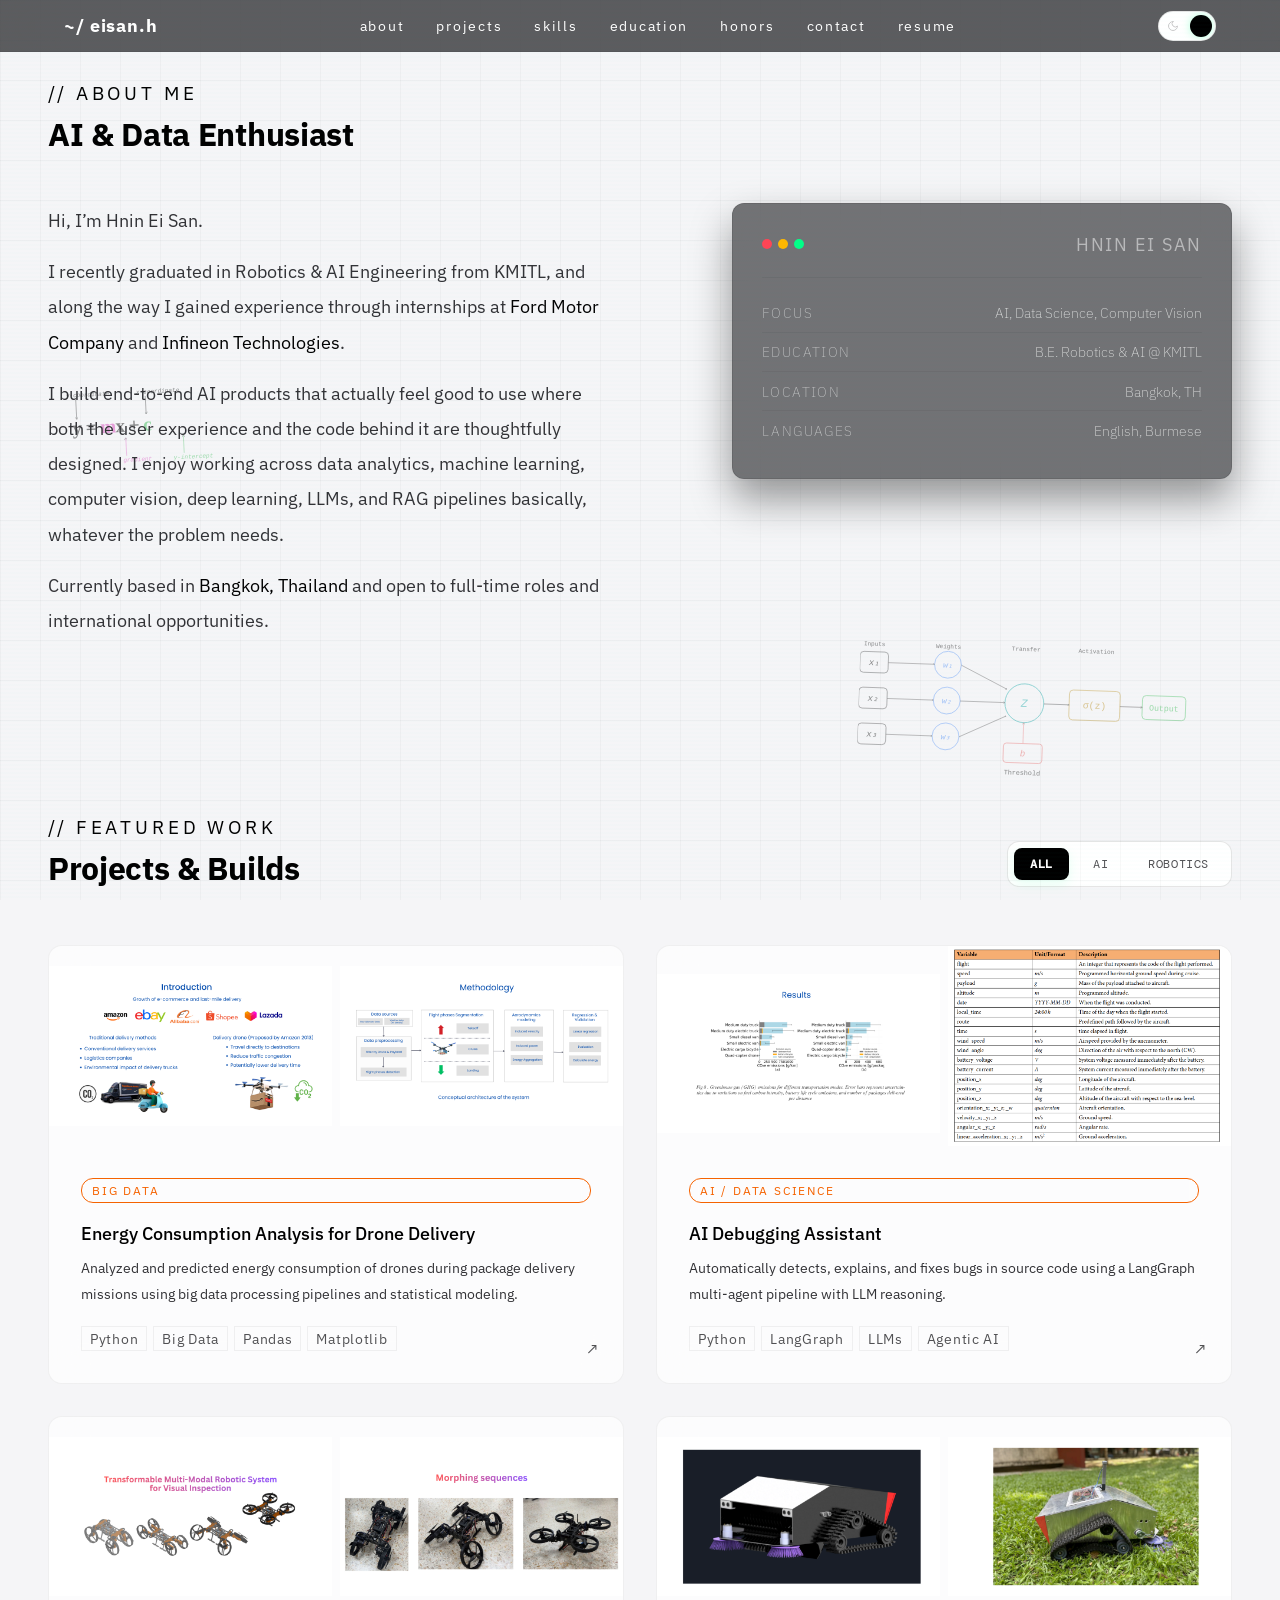
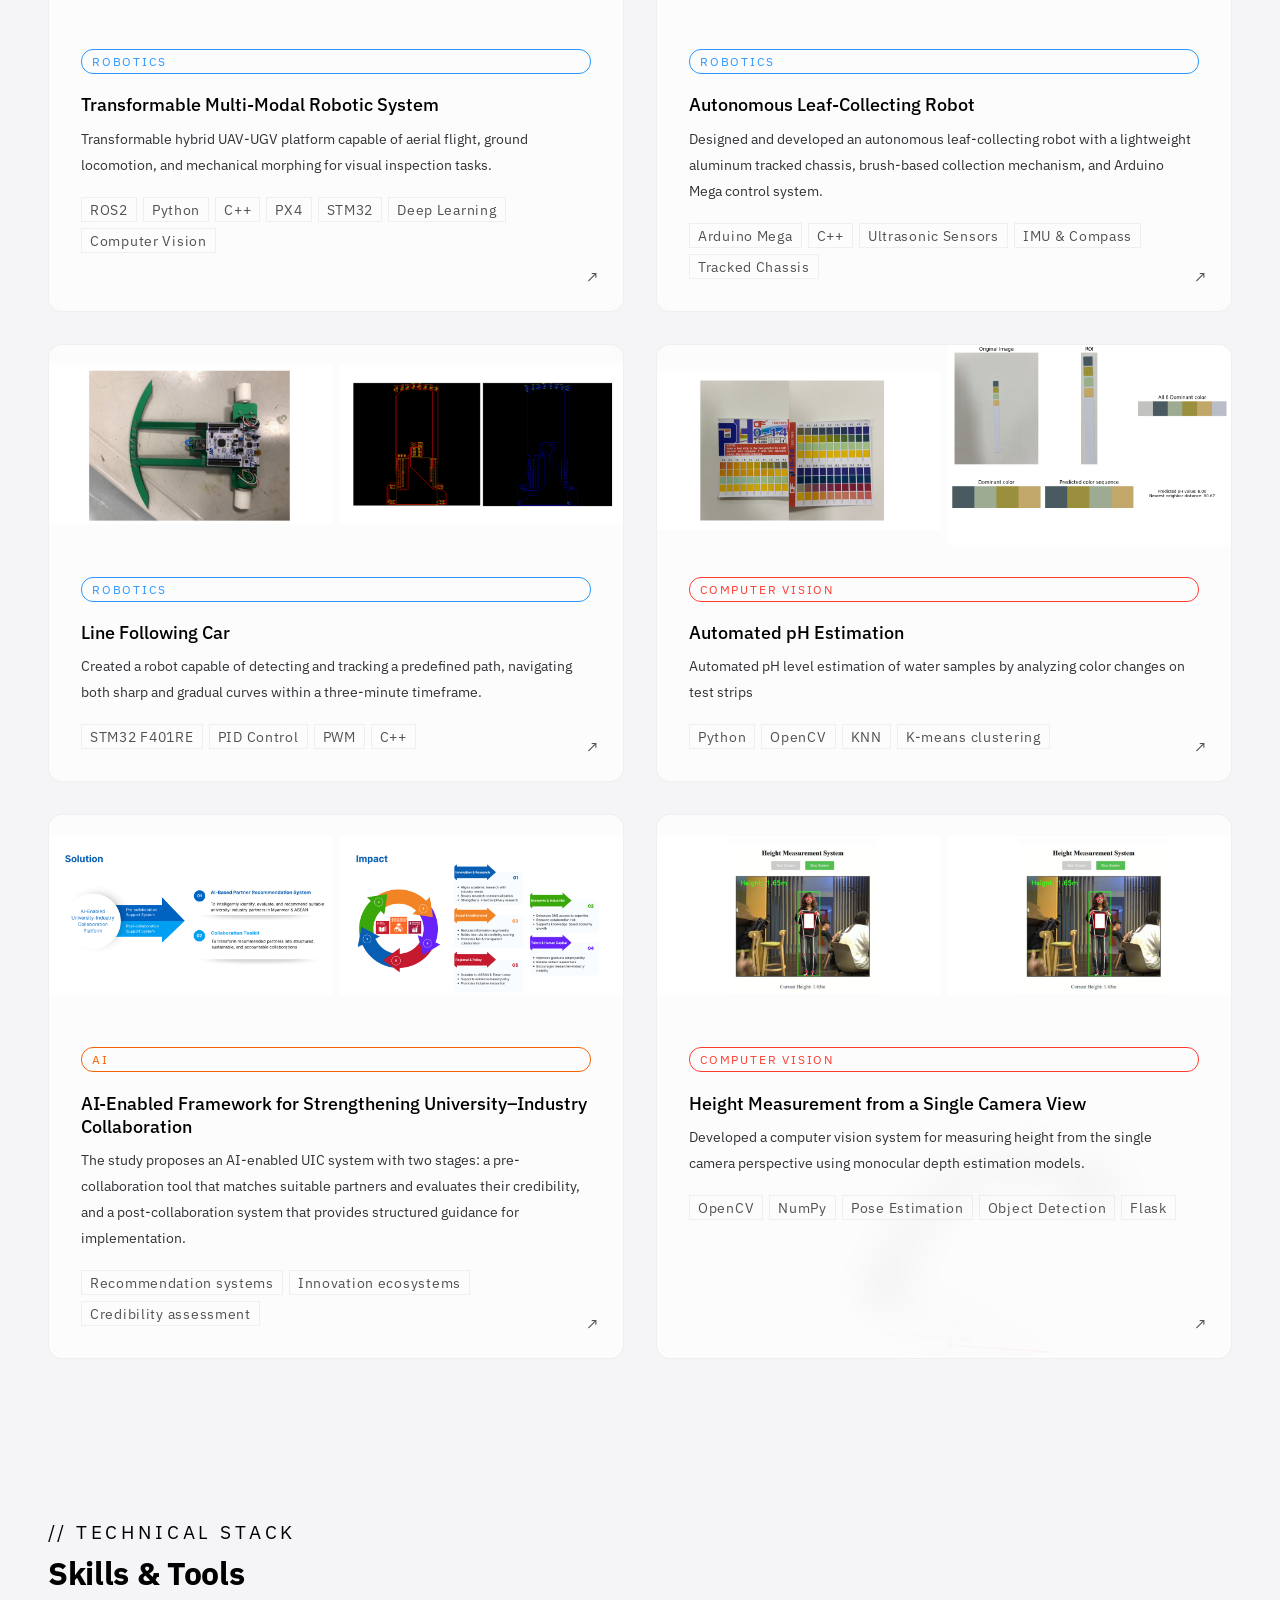
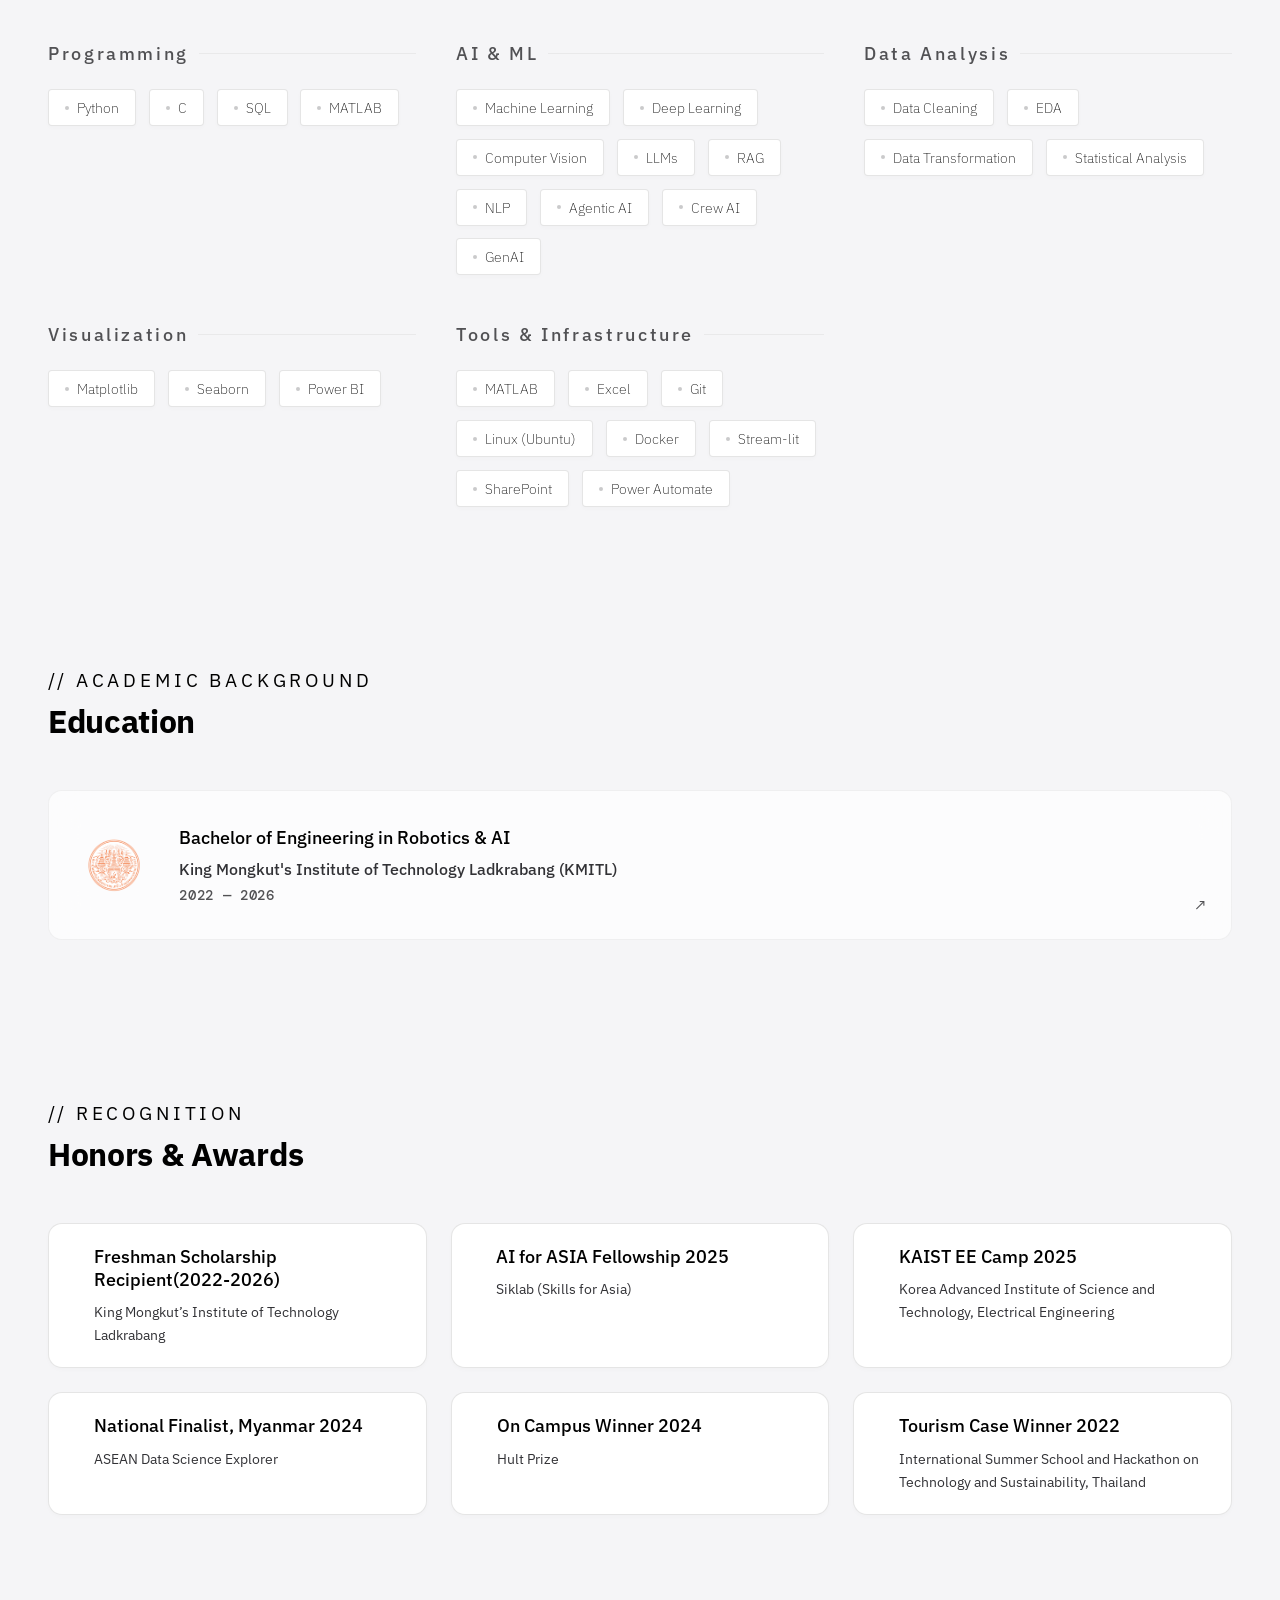
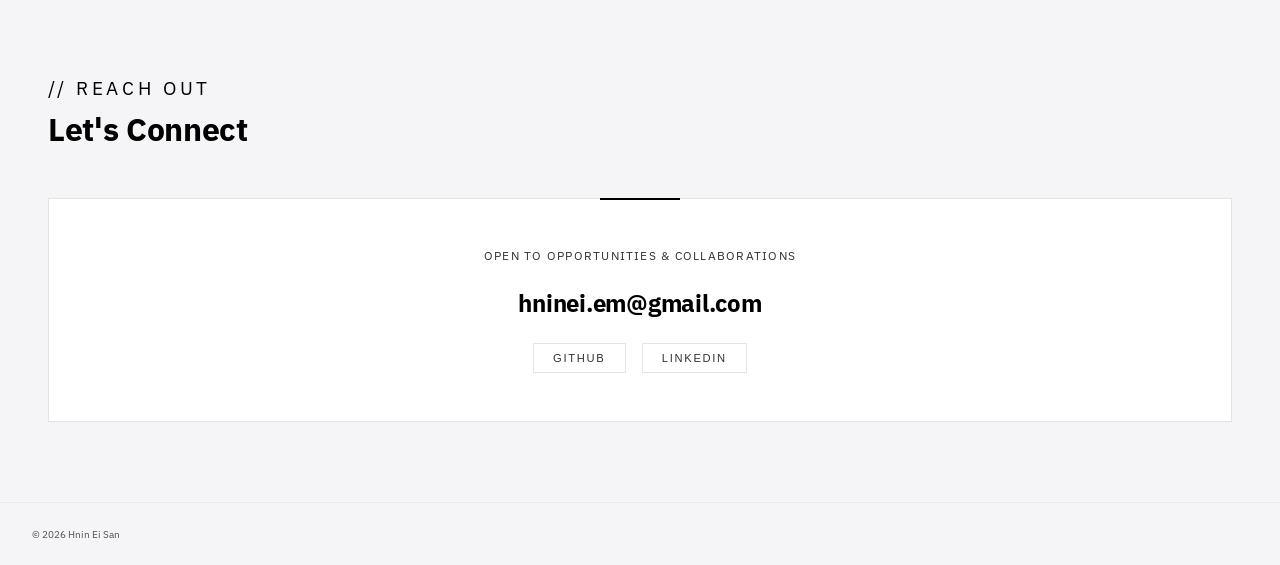
==== commit c939c833: "add projects" ====
--- a/index.html
+++ b/index.html
@@ -383,6 +383,48 @@
         </div>
       </div>
 
+      <div class="project-card" id="leaf-robot-project" data-category="robotics">
+        <div class="project-card-img">
+          <img src="assets/images/leave.png" alt="Autonomous Leaf-Collecting Robot 1">
+          <img src="assets/images/leave1.png." onerror="this.onerror=null; this.src='assets/images/leave1.png';"
+            alt="Autonomous Leaf-Collecting Robot 2">
+        </div>
+        <div class="project-card-body">
+          <div class="card-tag robotics">ROBOTICS</div>
+          <div class="card-title">Autonomous Leaf-Collecting Robot</div>
+          <div class="card-desc">Designed and developed an autonomous leaf-collecting robot with a lightweight aluminum
+            tracked chassis, brush-based collection mechanism, and Arduino Mega control system.</div>
+          <div class="card-stack">
+            <span class="stack-tag">Arduino Mega</span>
+            <span class="stack-tag">C++</span>
+            <span class="stack-tag">Ultrasonic Sensors</span>
+            <span class="stack-tag">IMU &amp; Compass</span>
+            <span class="stack-tag">Tracked Chassis</span>
+          </div>
+          <div class="card-arrow">↗</div>
+        </div>
+      </div>
+
+      <div class="project-card" id="line-following-project" data-category="robotics">
+        <div class="project-card-img">
+          <img src="assets/images/line.png" alt="Line Following Car 1">
+          <img src="assets/images/line0.png" alt="Line Following Car 2">
+        </div>
+        <div class="project-card-body">
+          <div class="card-tag robotics">ROBOTICS</div>
+          <div class="card-title">Line Following Car</div>
+          <div class="card-desc">Created a robot capable of detecting and tracking a predefined path, navigating both
+            sharp and gradual curves within a three-minute timeframe.</div>
+          <div class="card-stack">
+            <span class="stack-tag">STM32 F401RE</span>
+            <span class="stack-tag">PID Control</span>
+            <span class="stack-tag">PWM</span>
+            <span class="stack-tag">C++</span>
+          </div>
+          <div class="card-arrow">↗</div>
+        </div>
+      </div>
+
       <div class="project-card" id="ph-estimation-project" data-category="ai">
         <div class="project-card-img">
           <img src="assets/images/project4_2.png" alt="Automated pH Estimation 1">
@@ -975,13 +1017,13 @@
     </div>
   </div>
 
-  <!-- pH Estimation Detail Modal -->
-  <div id="ph-estimation-modal" class="project-modal">
-    <div class="modal-backdrop" id="ph-estimation-backdrop"></div>
+  <!-- Leaf-Collecting Robot Detail Modal -->
+  <div id="leaf-robot-modal" class="project-modal">
+    <div class="modal-backdrop" id="leaf-robot-backdrop"></div>
     <div class="modal-content">
       <div class="modal-header">
         <div class="logo">~/overview.sh</div>
-        <button class="close-modal" id="close-ph-estimation-modal">
+        <button class="close-modal" id="close-leaf-robot-modal">
           <svg width="20" height="20" viewBox="0 0 24 24" fill="none" stroke="currentColor" stroke-width="2">
             <path d="M18 6L6 18M6 6l12 12" />
           </svg>
@@ -989,140 +1031,307 @@
         </button>
       </div>
       <div class="modal-body">
-        <span class="modal-tag">COMPUTER VISION CASE STUDY</span>
+        <span class="modal-tag">ROBOTICS CASE STUDY</span>
         <div style="display: flex; align-items: center; gap: 1.2rem; margin-bottom: 1.5rem;">
-          <h2 class="modal-title" style="margin-bottom: 0;">Automated pH Estimation</h2>
-          <a href="https://github.com/Hninei-san/Automated-pH-Estimation-using-Computer-Vision-" target="_blank"
-            class="github-link" style="color: var(--text3); transition: color 0.2s;"
-            onmouseover="this.style.color='var(--text)'" onmouseout="this.style.color='var(--text3)'">
-            <svg width="24" height="24" viewBox="0 0 24 24" fill="currentColor">
-              <path
-                d="M12 0C5.37 0 0 5.37 0 12c0 5.31 3.435 9.795 8.205 11.385.6.105.825-.255.825-.57 0-.285-.015-1.23-.015-2.22-3.33.72-4.035-1.41-4.035-1.41-.54-1.38-1.32-1.755-1.32-1.755-1.08-.735.075-.72.075-.72 1.205.085 1.835 1.24 1.835 1.24 1.07 1.835 2.805 1.305 3.495.995.105-.775.42-1.305.765-1.605-2.67-.3-5.46-1.335-5.46-5.925 0-1.305.465-2.385 1.23-3.225-.12-.3-.54-1.53.12-3.18 0 0 1.005-.315 3.3 1.23.96-.27 1.98-.405 3-.405s2.04.135 3 .405c2.295-1.56 3.3-1.23 3.3-1.23.66 1.65.24 2.88.12 3.18.765.84 1.23 1.92 1.23 3.225 0 4.605-2.805 5.625-5.475 5.925.435.375.81 1.125.81 2.265 0 1.635-.015 2.955-.015 3.345 0 .315.225.69.825.57A12.02 12.02 0 0024 12c0-6.63-5.37-12-12-12z" />
+          <h2 class="modal-title" style="margin-bottom: 0;">Autonomous Leaf-Collecting Robot</h2>
+          <a href="feedback.pdf" target="_blank" class="github-link"
+            style="color: var(--text3); transition: color 0.2s;" onmouseover="this.style.color='var(--text)'"
+            onmouseout="this.style.color='var(--text3)'" title="View Feedback PDF Report">
+            <svg width="24" height="24" viewBox="0 0 24 24" fill="none" stroke="currentColor" stroke-width="2"
+              stroke-linecap="round" stroke-linejoin="round">
+              <path d="M14 2H6a2 2 0 0 0-2 2v16a2 2 0 0 0 2 2h12a2 2 0 0 0 2-2V8z"></path>
+              <polyline points="14 2 14 8 20 8"></polyline>
+              <line x1="16" y1="13" x2="8" y2="13"></line>
+              <line x1="16" y1="17" x2="8" y2="17"></line>
+              <line x1="10" y1="9" x2="8" y2="9"></line>
             </svg>
           </a>
         </div>
         <p class="modal-desc-long">
-          An automated system for pH level estimation using computer vision and machine learning, designed to provide
-          accurate and real-time analysis of chemical indicator strips.
+          Designed and developed an autonomous leaf-collecting robot featuring a lightweight aluminum tracked chassis
+          and a brush-based collection mechanism. Powered by an Arduino Mega control system, it integrates multi-modal
+          sensor arrays for robust autonomous navigation and cleaning operations.
         </p>
 
         <div class="case-card-grid">
-          <div class="case-card">
+          <!-- <div class="case-card">
             <h4>Technical Overview</h4>
             <ul>
-              <li>Developed a CV-based pipeline that automatically segments pH indicator strips and extracts precise
-                color values from test regions.</li>
-              <li>Implemented a robust normalization algorithm that uses a reference color chart to account for varied
-                lighting conditions.</li>
-              <li>Trained regression models to map extracted RGB/HSV color vectors to precise pH values, achieving high
-                numerical accuracy.</li>
-              <li>Optimized the image processing workflow to enable real-time pH estimation on embedded devices and
-                mobile platforms.</li>
+              <li>Engineered a lightweight aluminum tracked chassis combined with a highly efficient brush-based leaf
+                collection mechanism.</li>
+              <li>Developed the core firmware on an Arduino Mega control system using C++ for real-time actuator control
+                and sensor polling.</li>
+              <li>Integrated ultrasonic sensors to implement real-time obstacle detection and dynamic collision
+                avoidance algorithms.</li>
+              <li>Utilized accelerometer and compass modules to maintain precise orientation stability and reliable
+                directional navigation across uneven outdoor terrain.</li>
             </ul>
           </div>
 
           <div class="case-card">
-            <h4>Analytics & Results</h4>
+            <h4>Operational Highlights</h4>
             <ul>
-              <li>Achieved a mean absolute error (MAE) of less than 0.1 pH units, consistently outperforming human
-                subjects in controlled testing.</li>
-              <li>Successfully validated the system's performance across varied lighting environments through advanced
-                white balancing.</li>
-              <li>Demonstrated the potential for low-cost, automated chemical analysis in agricultural monitoring
-                applications.</li>
+              <li>Successfully demonstrated autonomous leaf collection in outdoor environments, significantly reducing
+                manual labor requirements.</li>
+              <li>Achieved smooth traversal over varied terrain (grass, pavement, uneven soil) utilizing the optimized
+                weight distribution of the tracked chassis.</li>
+              <li>Ensured reliable heading preservation and stable navigation paths through sensor fusion from the
+                integrated compass and IMU modules.</li>
             </ul>
           </div>
-        </div>
-
-        <div class="case-gallery">
-          <div class="case-img-container">
-            <img src="assets/images/project4_2.png" alt="Color Segmentation">
-            <div class="case-img-caption">Automatic segmentation of indicator regions from laboratory image data.</div>
-          </div>
-          <div class="case-img-container">
-            <img src="assets/images/project4_1.png" alt="pH Regression Results">
-            <div class="case-img-caption">Regression model performance across the full pH spectrum.</div>
-          </div>
-        </div>
-      </div>
-    </div>
-  </div>
-
-  <!-- Height Measurement Detail Modal -->
-  <div id="height-measurement-modal" class="project-modal">
-    <div class="modal-backdrop" id="height-measurement-backdrop"></div>
-    <div class="modal-content">
-      <div class="modal-header">
-        <div class="logo">~/overview.sh</div>
-        <button class="close-modal" id="close-height-modal">
-          <svg width="20" height="20" viewBox="0 0 24 24" fill="none" stroke="currentColor" stroke-width="2">
-            <path d="M18 6L6 18M6 6l12 12" />
-          </svg>
-          Close
-        </button>
-      </div>
-      <div class="modal-body">
-        <span class="modal-tag">COMPUTER VISION CASE STUDY</span>
-        <div style="display: flex; align-items: center; gap: 1.2rem; margin-bottom: 1.5rem;">
-          <h2 class="modal-title" style="margin-bottom: 0;">Height Measurement from a Single Camera View</h2>
-          <a href="https://github.com/pyaehtookhant/Height-Detection" target="_blank" class="github-link"
-            style="color: var(--text3); transition: color 0.2s;" onmouseover="this.style.color='var(--text)'"
-            onmouseout="this.style.color='var(--text3)'">
-            <svg width="24" height="24" viewBox="0 0 24 24" fill="currentColor">
-              <path
-                d="M12 0C5.37 0 0 5.37 0 12c0 5.31 3.435 9.795 8.205 11.385.6.105.825-.255.825-.57 0-.285-.015-1.23-.015-2.22-3.33.72-4.035-1.41-4.035-1.41-.54-1.38-1.32-1.755-1.32-1.755-1.08-.735.075-.72.075-.72 1.205.085 1.835 1.24 1.835 1.24 1.07 1.835 2.805 1.305 3.495.995.105-.775.42-1.305.765-1.605-2.67-.3-5.46-1.335-5.46-5.925 0-1.305.465-2.385 1.23-3.225-.12-.3-.54-1.53.12-3.18 0 0 1.005-.315 3.3 1.23.96-.27 1.98-.405 3-.405s2.04.135 3 .405c2.295-1.56 3.3-1.23 3.3-1.23.66 1.65.24 2.88.12 3.18.765.84 1.23 1.92 1.23 3.225 0 4.605-2.805 5.625-5.475 5.925.435.375.81 1.125.81 2.265 0 1.635-.015 2.955-.015 3.345 0 .315.225.69.825.57A12.02 12.02 0 0024 12c0-6.63-5.37-12-12-12z" />
+        </div> -->
+
+          <div class="case-gallery">
+            <div class="case-img-container">
+              <img src="assets/images/leave_details.png" alt="Autonomous Leaf-Collecting Robot Front View">
+              <div class="case-img-caption">Front isometric view displaying the brush collection mechanism and
+                integrated
+                sensors.</div>
+            </div>
+            <div class="case-img-container">
+              <img src="assets/images/leave_details1.png"
+                onerror="this.onerror=null; this.src='assets/images/leave1.png';"
+                alt="Autonomous Leaf-Collecting Robot Side View">
+              <div class="case-img-caption">Side profile showcasing the lightweight aluminum tracked chassis and
+                internal
+                hardware layout.</div>
+            </div>
+          </div>
+        </div>
+      </div>
+    </div>
+
+    <!-- Line Following Car Detail Modal -->
+    <div id="line-following-modal" class="project-modal">
+      <div class="modal-backdrop" id="line-following-backdrop"></div>
+      <div class="modal-content">
+        <div class="modal-header">
+          <div class="logo">~/overview.sh</div>
+          <button class="close-modal" id="close-line-following-modal">
+            <svg width="20" height="20" viewBox="0 0 24 24" fill="none" stroke="currentColor" stroke-width="2">
+              <path d="M18 6L6 18M6 6l12 12" />
             </svg>
-          </a>
-        </div>
-        <p class="modal-desc-long">
-          A computer vision system designed to accurately estimate the height of objects or individuals from a single
-          calibrated camera view using geometric perspective and reference objects.
-        </p>
-
-        <div class="case-card-grid">
-          <div class="case-card">
-            <h4>Technical Overview</h4>
-            <ul>
-              <li>Implemented a geometric reasoning engine that utilizes vanishing points and horizon line detection to
-                project real-world heights.</li>
-              <li>Developed an automated calibration routine using objects of known height to establish pixel-to-metric
-                conversion factors.</li>
-              <li>Integrated YOLO-based models to automatically detect and segment individuals or objects for
-                measurement within the frame.</li>
-              <li>Developed noise-reduction filters to account for lens distortion and camera tilt, ensuring stability
-                across viewing angles.</li>
-            </ul>
-          </div>
-
-          <div class="case-card">
-            <h4>Analytics & Results</h4>
-            <ul>
-              <li>Achieved a deviation of less than 3% compared to physical measurements at distances up to 10 meters.
-              </li>
-              <li>Optimized for low-latency performance, enabling real-time height estimation for surveillance
-                applications.</li>
-              <li>Demonstrated a streamlined setup process requiring only a single reference object for calibration.
-              </li>
-            </ul>
-          </div>
-        </div>
-
-        <div class="case-gallery">
-          <div class="case-img-container">
-            <img src="assets/images/height.png" alt="Geometric Construction">
-            <div class="case-img-caption">Visualizing the geometric perspective lines and horizon detection for height
-              inference.</div>
-          </div>
-          <!-- <div class="case-img-container">
+            Close
+          </button>
+        </div>
+        <div class="modal-body">
+          <span class="modal-tag">ROBOTICS CASE STUDY</span>
+          <div style="display: flex; align-items: center; gap: 1.2rem; margin-bottom: 1.5rem;">
+            <h2 class="modal-title" style="margin-bottom: 0;">Autonomous Line Following Car</h2>
+            <a href="line.pdf" target="_blank" class="github-link"
+              style="color: var(--text3); transition: color 0.2s;" onmouseover="this.style.color='var(--text)'"
+              onmouseout="this.style.color='var(--text3)'" title="View Line Following PDF Report">
+              <svg width="24" height="24" viewBox="0 0 24 24" fill="none" stroke="currentColor" stroke-width="2" stroke-linecap="round" stroke-linejoin="round">
+                <path d="M14 2H6a2 2 0 0 0-2 2v16a2 2 0 0 0 2 2h12a2 2 0 0 0 2-2V8z"></path>
+                <polyline points="14 2 14 8 20 8"></polyline>
+                <line x1="16" y1="13" x2="8" y2="13"></line>
+                <line x1="16" y1="17" x2="8" y2="17"></line>
+                <line x1="10" y1="9" x2="8" y2="9"></line>
+              </svg>
+            </a>
+          </div>
+          <p class="modal-desc-long">
+            Designed and developed a robust autonomous line following robot capable of real-time path tracking using
+            sensor arrays and advanced control theory. Built on an STM32 F401RE microcontroller, the platform
+            successfully navigates sharp and gradual curves under strict timeframe constraints.
+          </p>
+
+          <div class="case-card-grid">
+            <div class="case-card">
+              <h4>Technical Overview</h4>
+              <ul>
+                <li>Engineered core control firmware on the high-performance STM32 F401RE ARM Cortex-M4 microcontroller.
+                </li>
+                <li>Implemented highly responsive Proportional-Integral-Derivative (PID) control algorithms to minimize
+                  lateral path deviation.</li>
+                <li>Utilized precise Pulse Width Modulation (PWM) techniques for smooth and dynamic differential motor
+                  speed adjustments.</li>
+                <li>Optimized sensor polling routines to reliably identify line transitions across continuous high-speed
+                  runs.</li>
+              </ul>
+            </div>
+
+            <div class="case-card">
+              <h4>Performance & Results</h4>
+              <ul>
+                <li>Successfully tracked complex predefined paths containing both sharp hairpin turns and long gradual
+                  sweeps.</li>
+                <li>Consistently completed navigation challenges within the strict three-minute operational timeframe.
+                </li>
+                <li>Demonstrated stable controller tuning, eliminating jitter and overshooting during sudden directional
+                  transitions.</li>
+              </ul>
+            </div>
+          </div>
+
+          <div class="case-gallery">
+            <div class="case-img-container">
+              <img src="assets/images/line.png" alt="Line Following Car Top View">
+              <div class="case-img-caption">Top-down view displaying the chassis layout, microcontroller integration,
+                and drive alignment.</div>
+            </div>
+            <div class="case-img-container">
+              <img src="assets/images/line0.png" alt="Line Following Car Action Shot">
+              <div class="case-img-caption">Operational demonstration tracking a predefined high-contrast circuit path.
+              </div>
+            </div>
+          </div>
+        </div>
+      </div>
+    </div>
+
+    <!-- pH Estimation Detail Modal -->
+    <div id="ph-estimation-modal" class="project-modal">
+      <div class="modal-backdrop" id="ph-estimation-backdrop"></div>
+      <div class="modal-content">
+        <div class="modal-header">
+          <div class="logo">~/overview.sh</div>
+          <button class="close-modal" id="close-ph-estimation-modal">
+            <svg width="20" height="20" viewBox="0 0 24 24" fill="none" stroke="currentColor" stroke-width="2">
+              <path d="M18 6L6 18M6 6l12 12" />
+            </svg>
+            Close
+          </button>
+        </div>
+        <div class="modal-body">
+          <span class="modal-tag">COMPUTER VISION CASE STUDY</span>
+          <div style="display: flex; align-items: center; gap: 1.2rem; margin-bottom: 1.5rem;">
+            <h2 class="modal-title" style="margin-bottom: 0;">Automated pH Estimation</h2>
+            <a href="https://github.com/Hninei-san/Automated-pH-Estimation-using-Computer-Vision-" target="_blank"
+              class="github-link" style="color: var(--text3); transition: color 0.2s;"
+              onmouseover="this.style.color='var(--text)'" onmouseout="this.style.color='var(--text3)'">
+              <svg width="24" height="24" viewBox="0 0 24 24" fill="currentColor">
+                <path
+                  d="M12 0C5.37 0 0 5.37 0 12c0 5.31 3.435 9.795 8.205 11.385.6.105.825-.255.825-.57 0-.285-.015-1.23-.015-2.22-3.33.72-4.035-1.41-4.035-1.41-.54-1.38-1.32-1.755-1.32-1.755-1.08-.735.075-.72.075-.72 1.205.085 1.835 1.24 1.835 1.24 1.07 1.835 2.805 1.305 3.495.995.105-.775.42-1.305.765-1.605-2.67-.3-5.46-1.335-5.46-5.925 0-1.305.465-2.385 1.23-3.225-.12-.3-.54-1.53.12-3.18 0 0 1.005-.315 3.3 1.23.96-.27 1.98-.405 3-.405s2.04.135 3 .405c2.295-1.56 3.3-1.23 3.3-1.23.66 1.65.24 2.88.12 3.18.765.84 1.23 1.92 1.23 3.225 0 4.605-2.805 5.625-5.475 5.925.435.375.81 1.125.81 2.265 0 1.635-.015 2.955-.015 3.345 0 .315.225.69.825.57A12.02 12.02 0 0024 12c0-6.63-5.37-12-12-12z" />
+              </svg>
+            </a>
+          </div>
+          <p class="modal-desc-long">
+            An automated system for pH level estimation using computer vision and machine learning, designed to provide
+            accurate and real-time analysis of chemical indicator strips.
+          </p>
+
+          <div class="case-card-grid">
+            <div class="case-card">
+              <h4>Technical Overview</h4>
+              <ul>
+                <li>Developed a CV-based pipeline that automatically segments pH indicator strips and extracts precise
+                  color values from test regions.</li>
+                <li>Implemented a robust normalization algorithm that uses a reference color chart to account for varied
+                  lighting conditions.</li>
+                <li>Trained regression models to map extracted RGB/HSV color vectors to precise pH values, achieving
+                  high
+                  numerical accuracy.</li>
+                <li>Optimized the image processing workflow to enable real-time pH estimation on embedded devices and
+                  mobile platforms.</li>
+              </ul>
+            </div>
+
+            <div class="case-card">
+              <h4>Analytics & Results</h4>
+              <ul>
+                <li>Achieved a mean absolute error (MAE) of less than 0.1 pH units, consistently outperforming human
+                  subjects in controlled testing.</li>
+                <li>Successfully validated the system's performance across varied lighting environments through advanced
+                  white balancing.</li>
+                <li>Demonstrated the potential for low-cost, automated chemical analysis in agricultural monitoring
+                  applications.</li>
+              </ul>
+            </div>
+          </div>
+
+          <div class="case-gallery">
+            <div class="case-img-container">
+              <img src="assets/images/project4_2.png" alt="Color Segmentation">
+              <div class="case-img-caption">Automatic segmentation of indicator regions from laboratory image data.
+              </div>
+            </div>
+            <div class="case-img-container">
+              <img src="assets/images/project4_1.png" alt="pH Regression Results">
+              <div class="case-img-caption">Regression model performance across the full pH spectrum.</div>
+            </div>
+          </div>
+        </div>
+      </div>
+    </div>
+
+    <!-- Height Measurement Detail Modal -->
+    <div id="height-measurement-modal" class="project-modal">
+      <div class="modal-backdrop" id="height-measurement-backdrop"></div>
+      <div class="modal-content">
+        <div class="modal-header">
+          <div class="logo">~/overview.sh</div>
+          <button class="close-modal" id="close-height-modal">
+            <svg width="20" height="20" viewBox="0 0 24 24" fill="none" stroke="currentColor" stroke-width="2">
+              <path d="M18 6L6 18M6 6l12 12" />
+            </svg>
+            Close
+          </button>
+        </div>
+        <div class="modal-body">
+          <span class="modal-tag">COMPUTER VISION CASE STUDY</span>
+          <div style="display: flex; align-items: center; gap: 1.2rem; margin-bottom: 1.5rem;">
+            <h2 class="modal-title" style="margin-bottom: 0;">Height Measurement from a Single Camera View</h2>
+            <a href="https://github.com/pyaehtookhant/Height-Detection" target="_blank" class="github-link"
+              style="color: var(--text3); transition: color 0.2s;" onmouseover="this.style.color='var(--text)'"
+              onmouseout="this.style.color='var(--text3)'">
+              <svg width="24" height="24" viewBox="0 0 24 24" fill="currentColor">
+                <path
+                  d="M12 0C5.37 0 0 5.37 0 12c0 5.31 3.435 9.795 8.205 11.385.6.105.825-.255.825-.57 0-.285-.015-1.23-.015-2.22-3.33.72-4.035-1.41-4.035-1.41-.54-1.38-1.32-1.755-1.32-1.755-1.08-.735.075-.72.075-.72 1.205.085 1.835 1.24 1.835 1.24 1.07 1.835 2.805 1.305 3.495.995.105-.775.42-1.305.765-1.605-2.67-.3-5.46-1.335-5.46-5.925 0-1.305.465-2.385 1.23-3.225-.12-.3-.54-1.53.12-3.18 0 0 1.005-.315 3.3 1.23.96-.27 1.98-.405 3-.405s2.04.135 3 .405c2.295-1.56 3.3-1.23 3.3-1.23.66 1.65.24 2.88.12 3.18.765.84 1.23 1.92 1.23 3.225 0 4.605-2.805 5.625-5.475 5.925.435.375.81 1.125.81 2.265 0 1.635-.015 2.955-.015 3.345 0 .315.225.69.825.57A12.02 12.02 0 0024 12c0-6.63-5.37-12-12-12z" />
+              </svg>
+            </a>
+          </div>
+          <p class="modal-desc-long">
+            A computer vision system designed to accurately estimate the height of objects or individuals from a single
+            calibrated camera view using geometric perspective and reference objects.
+          </p>
+
+          <div class="case-card-grid">
+            <div class="case-card">
+              <h4>Technical Overview</h4>
+              <ul>
+                <li>Implemented a geometric reasoning engine that utilizes vanishing points and horizon line detection
+                  to
+                  project real-world heights.</li>
+                <li>Developed an automated calibration routine using objects of known height to establish
+                  pixel-to-metric
+                  conversion factors.</li>
+                <li>Integrated YOLO-based models to automatically detect and segment individuals or objects for
+                  measurement within the frame.</li>
+                <li>Developed noise-reduction filters to account for lens distortion and camera tilt, ensuring stability
+                  across viewing angles.</li>
+              </ul>
+            </div>
+
+            <div class="case-card">
+              <h4>Analytics & Results</h4>
+              <ul>
+                <li>Achieved a deviation of less than 3% compared to physical measurements at distances up to 10 meters.
+                </li>
+                <li>Optimized for low-latency performance, enabling real-time height estimation for surveillance
+                  applications.</li>
+                <li>Demonstrated a streamlined setup process requiring only a single reference object for calibration.
+                </li>
+              </ul>
+            </div>
+          </div>
+
+          <div class="case-gallery">
+            <div class="case-img-container">
+              <img src="assets/images/height.png" alt="Geometric Construction">
+              <div class="case-img-caption">Visualizing the geometric perspective lines and horizon detection for height
+                inference.</div>
+            </div>
+            <!-- <div class="case-img-container">
             <img src="assets/images/height_cv2.png" alt="Measurement UI">
             <div class="case-img-caption">Real-time measurement overlay during various laboratory test scenarios.</div>
           </div> -->
-        </div>
-      </div>
-    </div>
-  </div>
-
-  <script src="assets/js/theme.js"></script>
+          </div>
+        </div>
+      </div>
+    </div>
+
+    <script src="assets/js/theme.js"></script>
 
 </body>
 
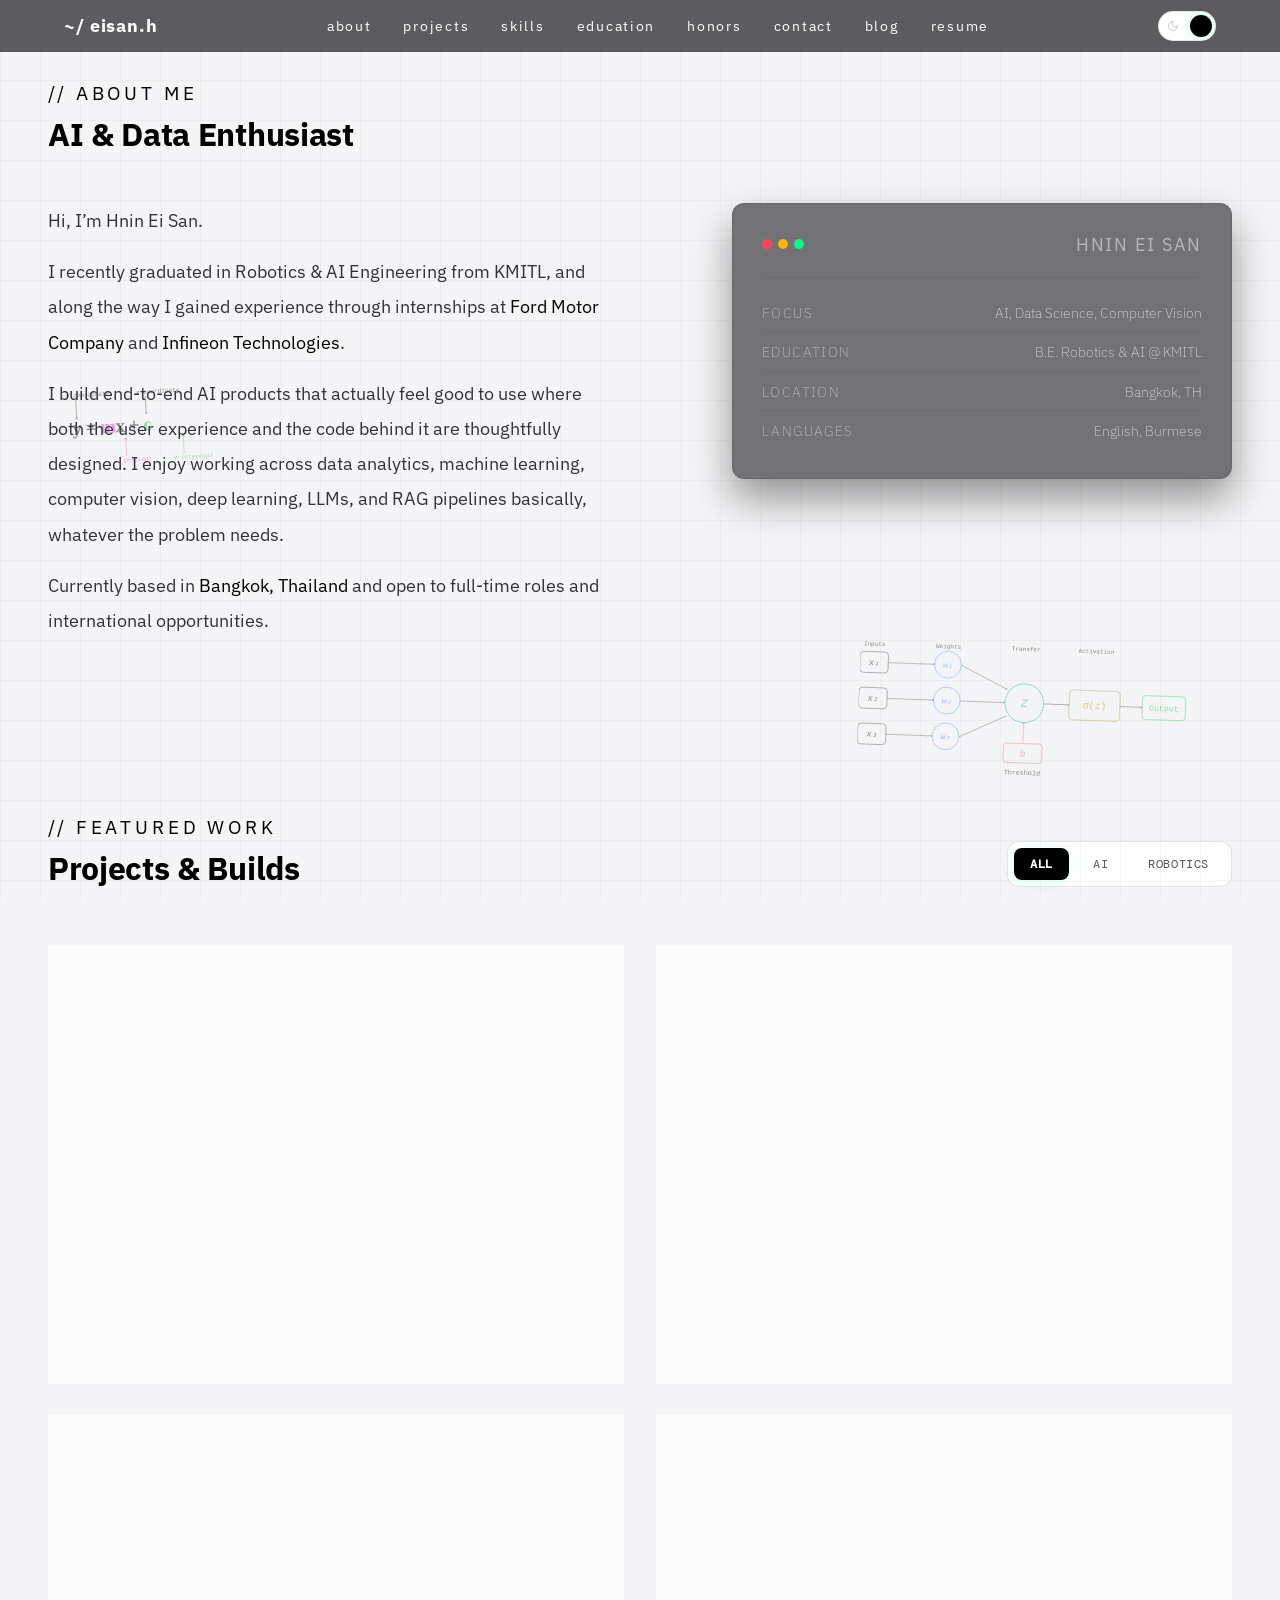
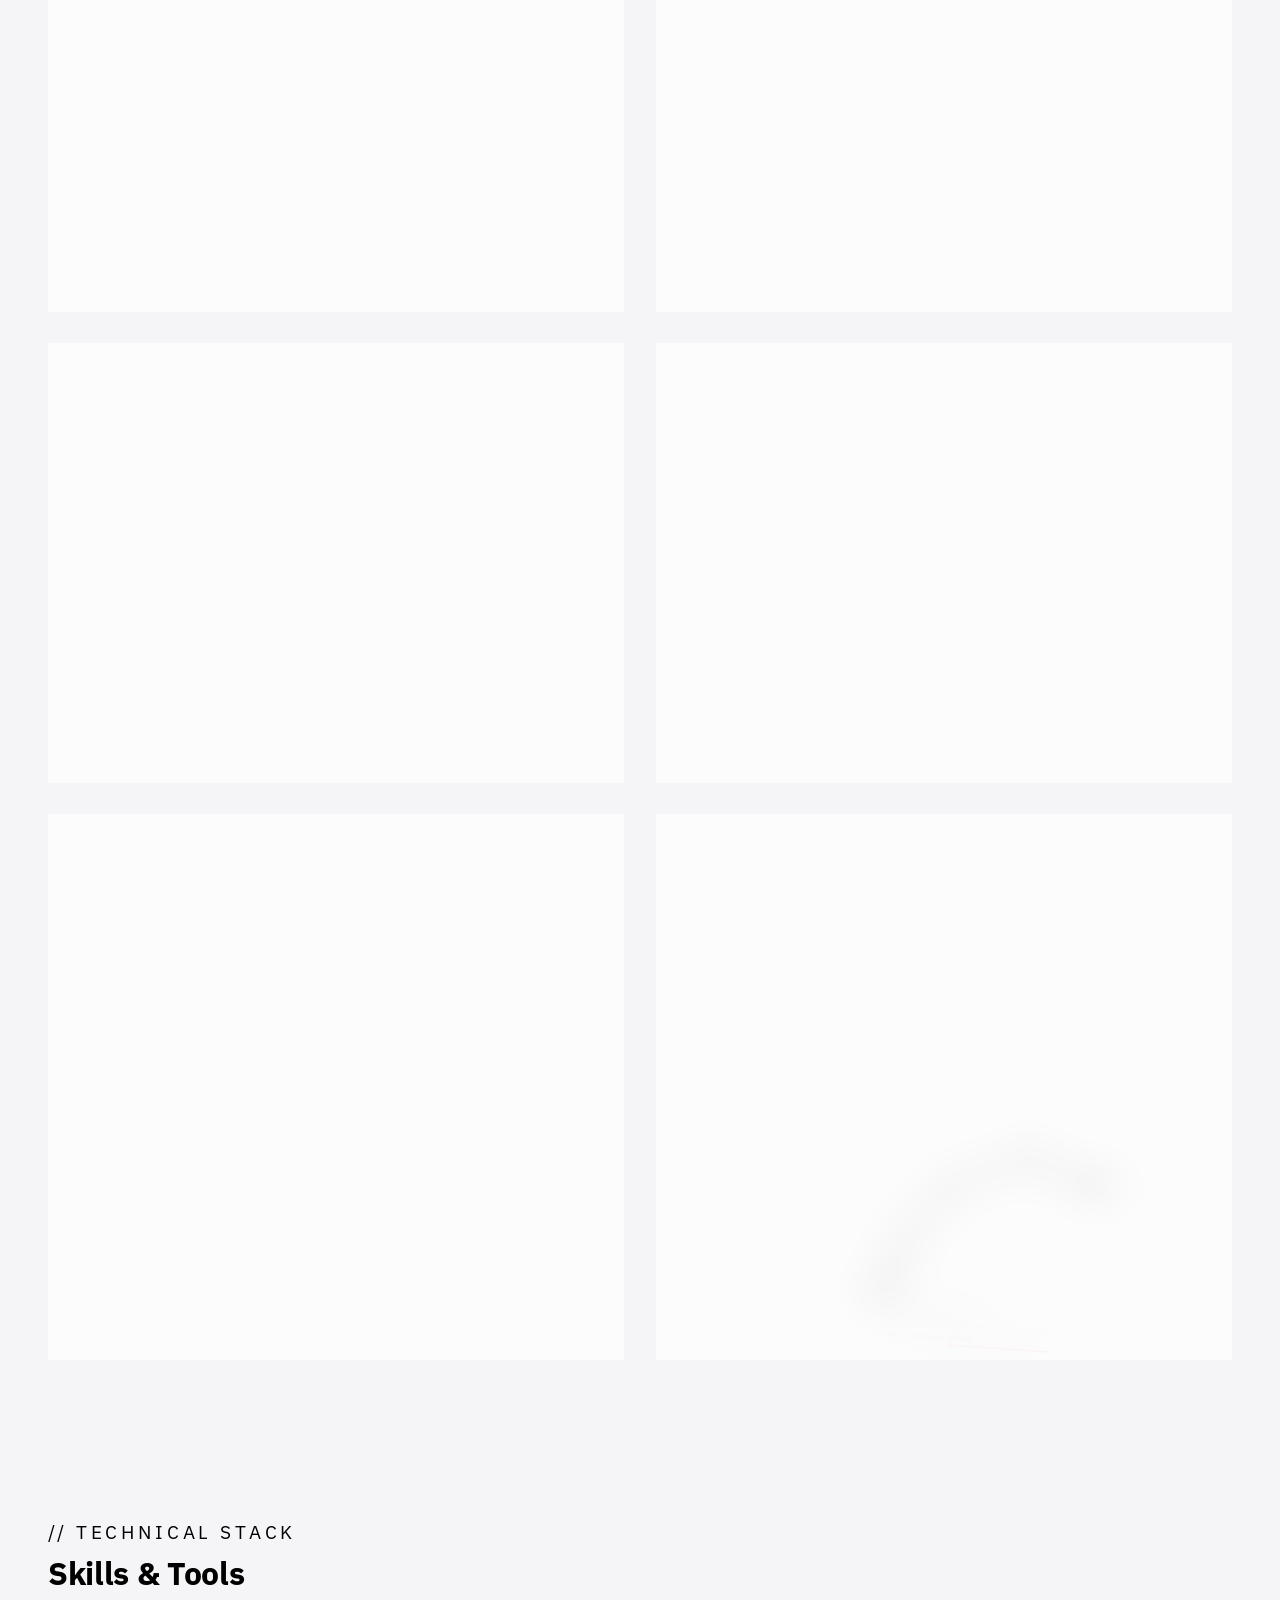
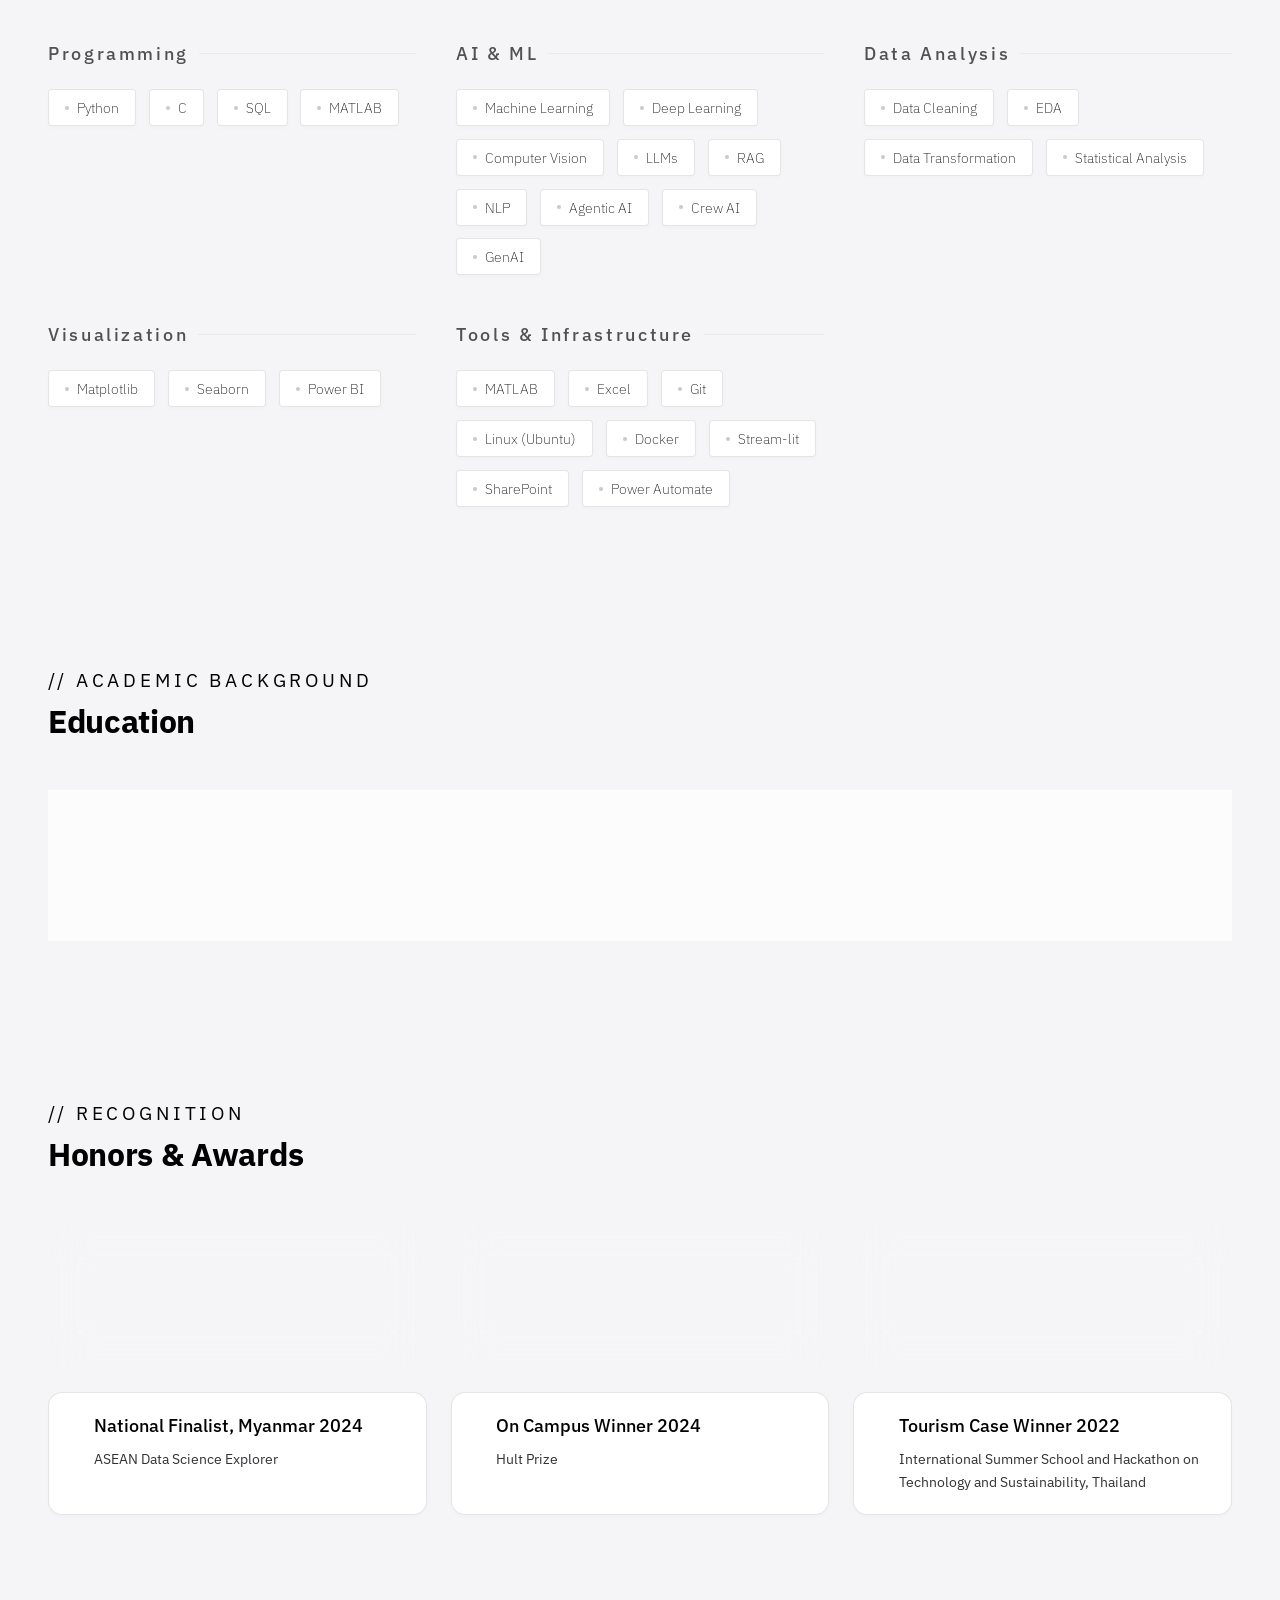
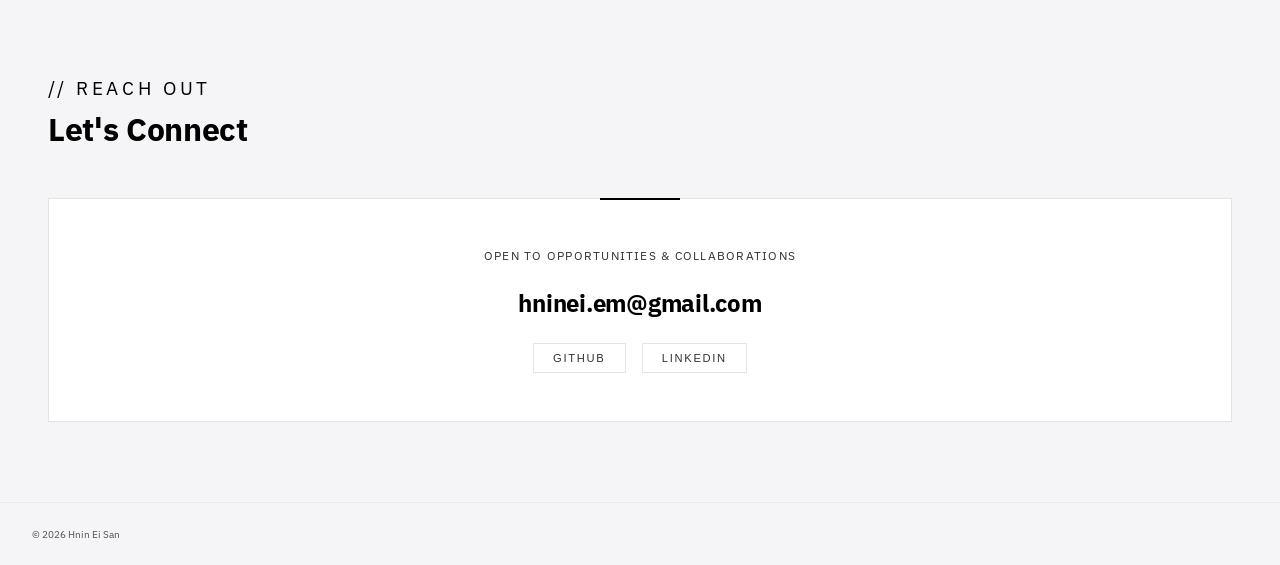
==== commit ff395451: "Add blog page: How I Learn Things I Don't Know + nav link" ====
--- a/index.html
+++ b/index.html
@@ -202,6 +202,7 @@
       <a href="#education">education</a>
       <a href="#honors">honors</a>
       <a href="#contact">contact</a>
+      <a href="blog-robot.html">blog</a>
       <a href="resume.html">resume</a>
     </div>
     <button id="theme-toggle" class="theme-toggle" aria-label="Toggle Theme">
